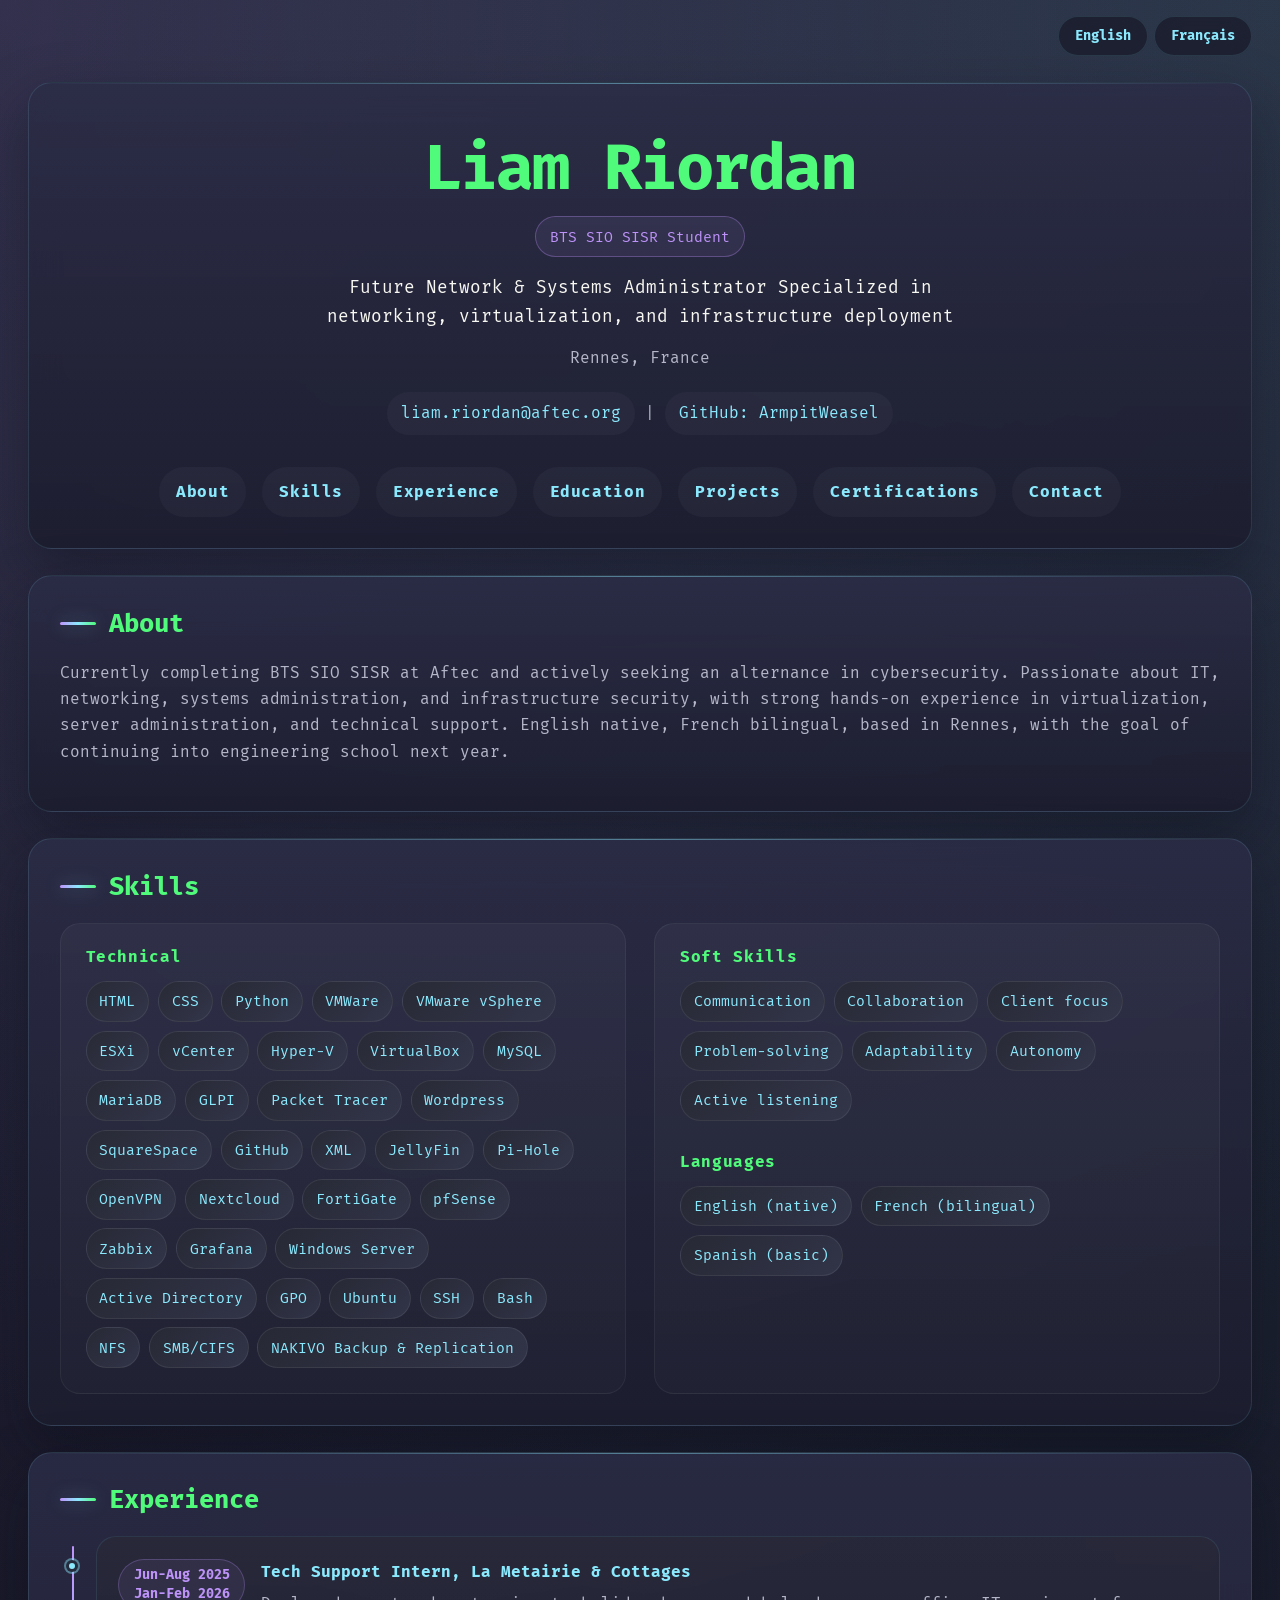
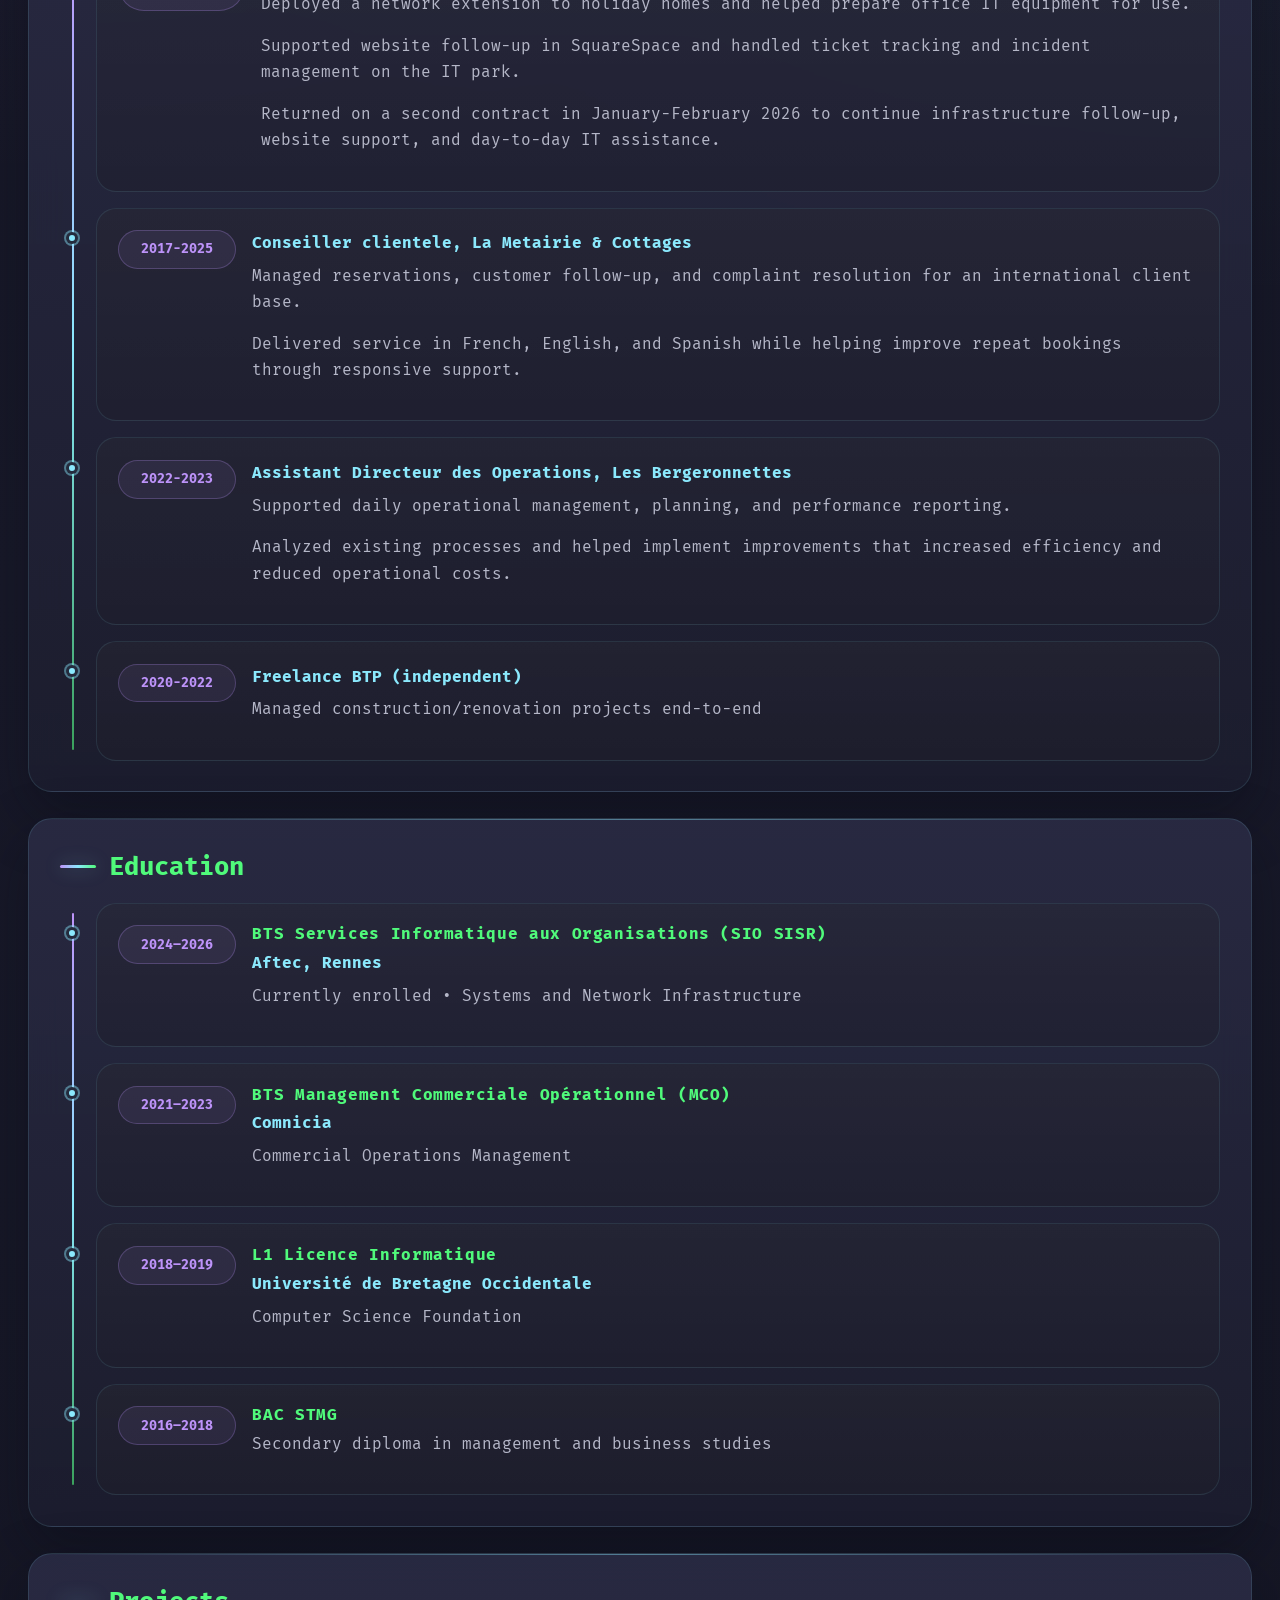
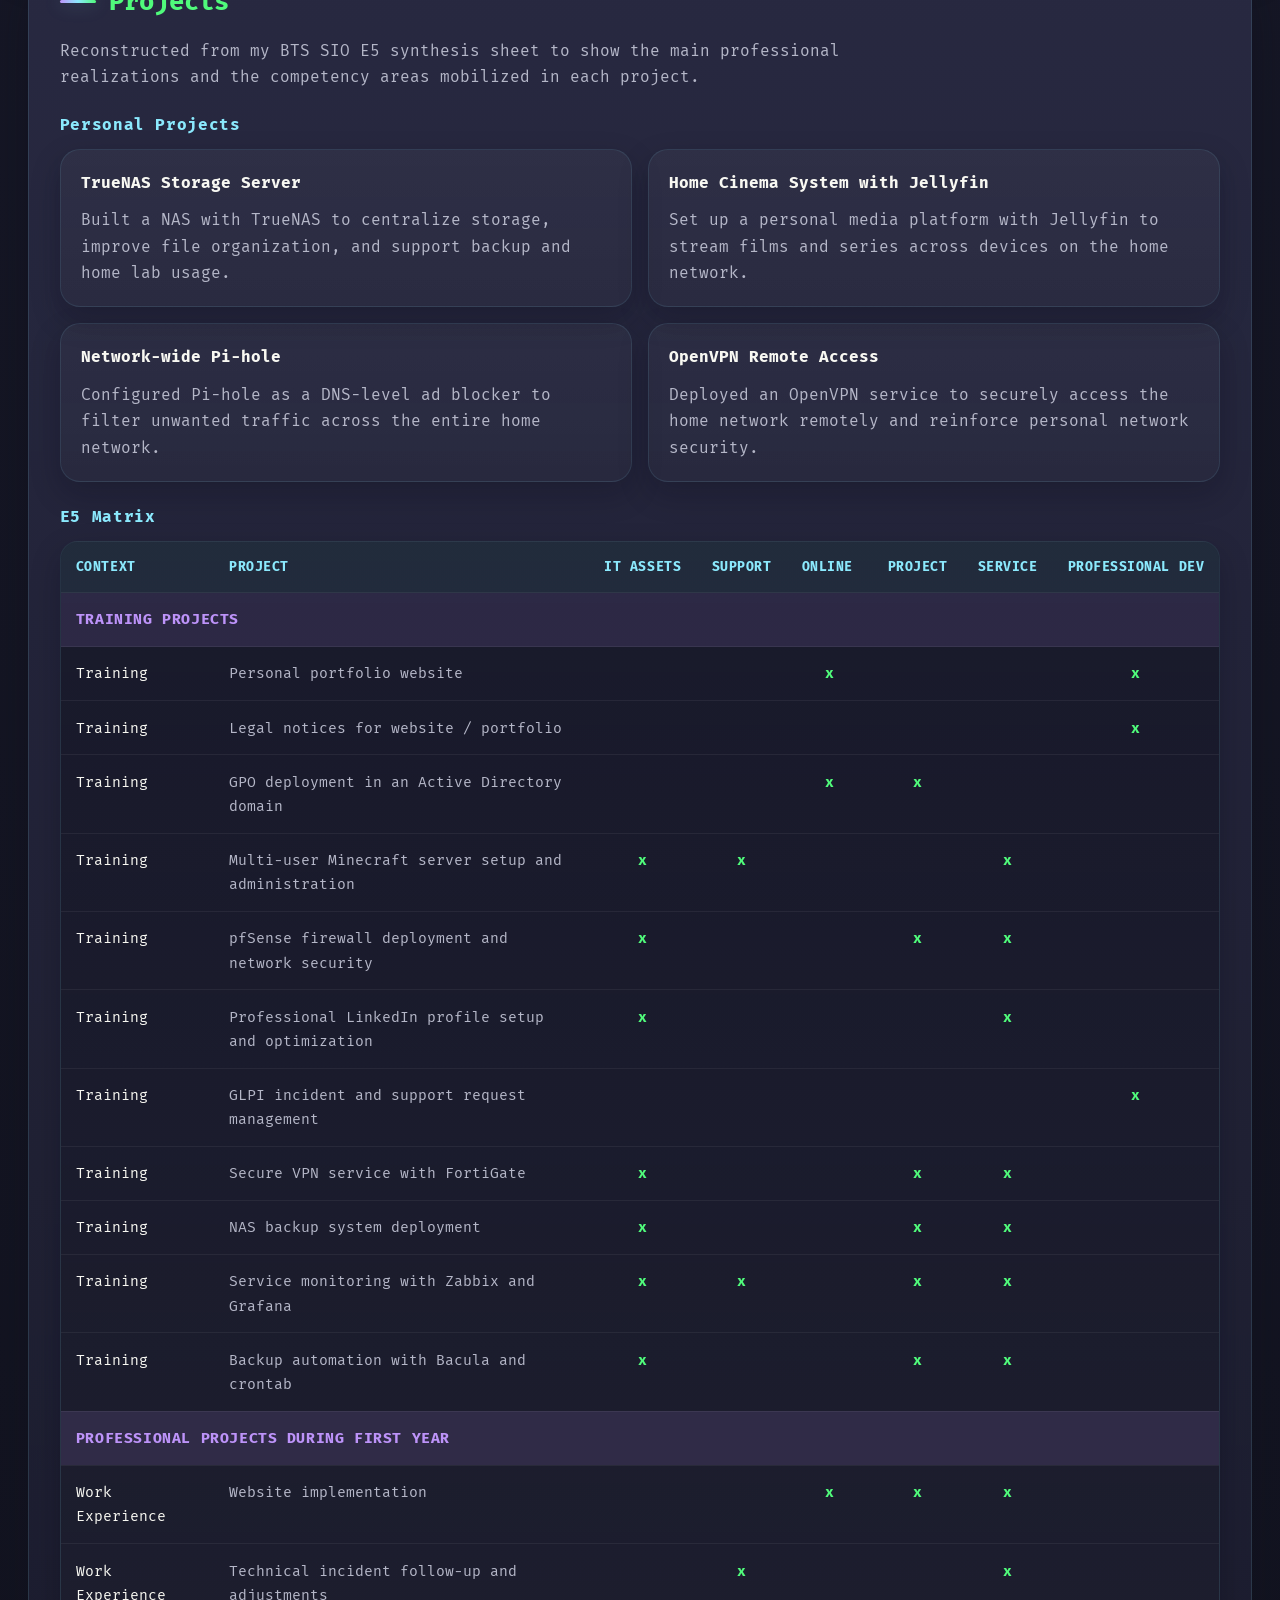
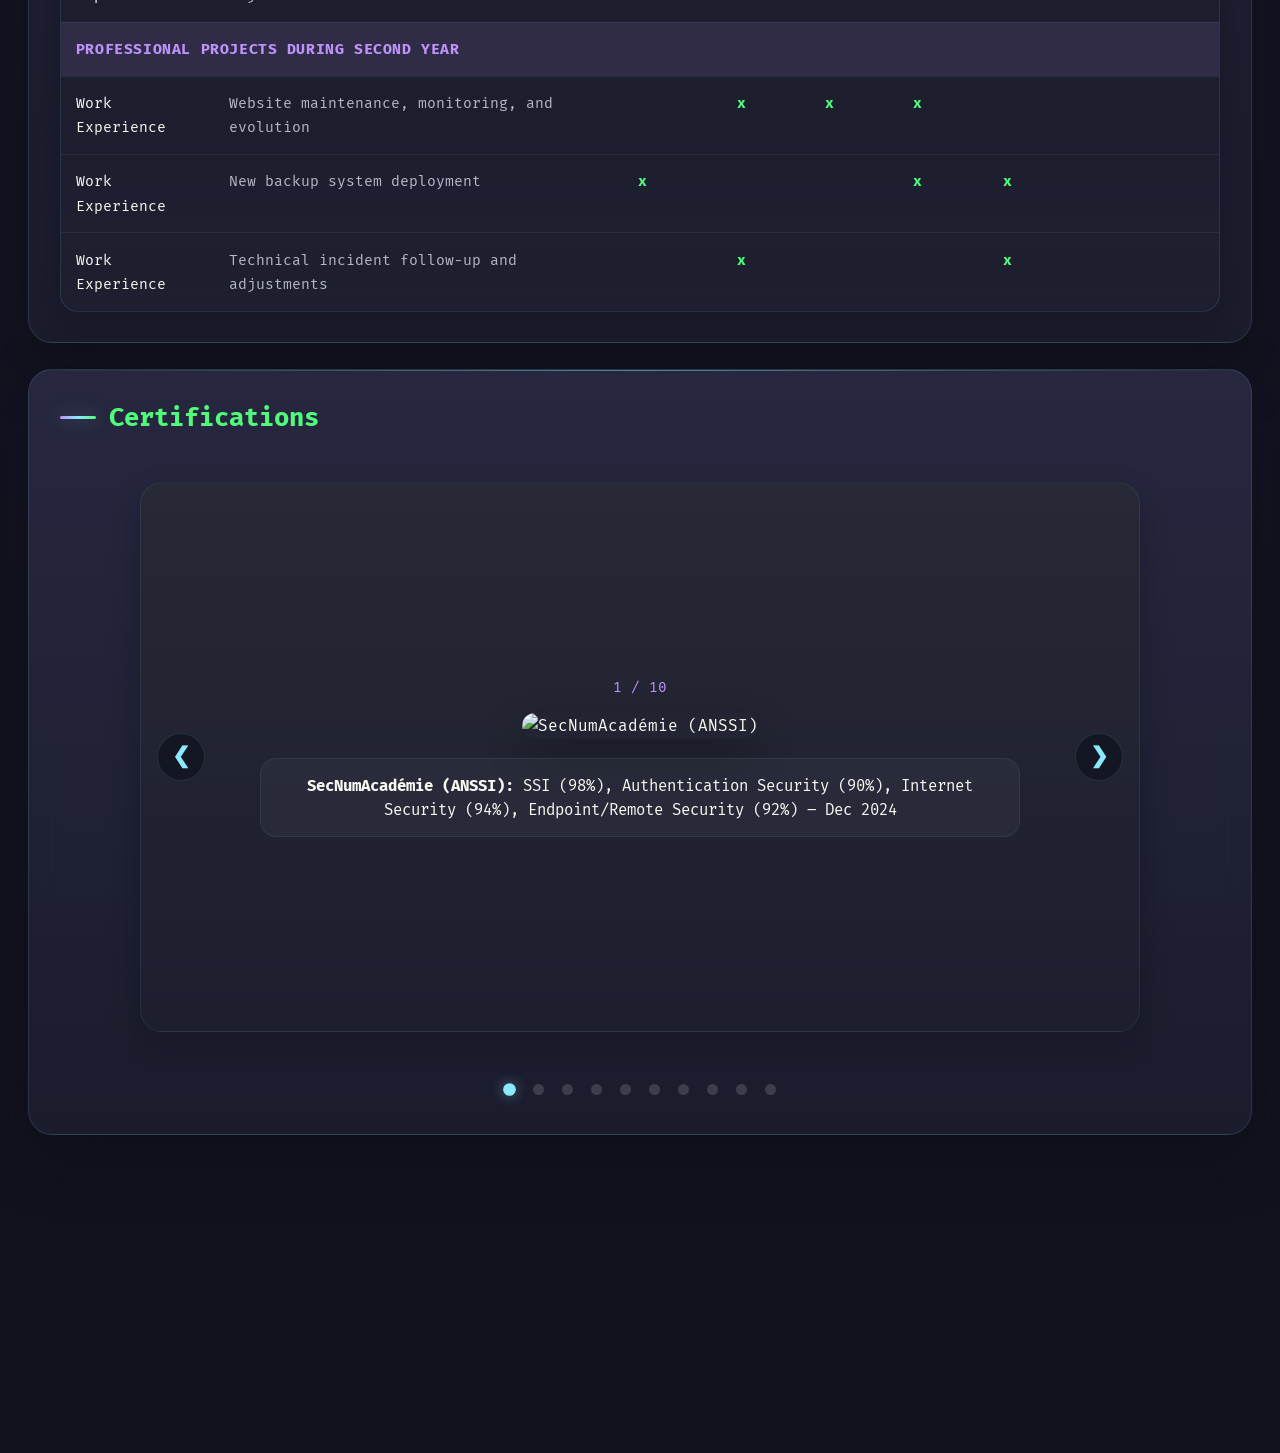
==== index.html @ 50fe9103 "Rename Portfolio.html to index.html" ====
<!DOCTYPE html>
<html lang="en">

<head>
  <meta charset="UTF-8" />
  <meta name="viewport" content="width=device-width, initial-scale=1" />
  <title>Liam Riordan | IT Technician Portfolio</title>
  <link href="https://fonts.googleapis.com/css?family=Fira+Mono:400,700&display=swap" rel="stylesheet" />
  <link rel="stylesheet" href="style.css" />
</head>

<body>
  <div class="language-switcher-container">
    <button id="btn-en" aria-label="Switch to English">English</button>
    <button id="btn-fr" aria-label="Switch to French">Français</button>
  </div>
  <!-- Header Section -->
  <header class="fade-in-element">
    <div class="header-content">
      <h1>Liam Riordan</h1>
      <p>BTS SIO SISR Student </p>  
      <p>Future Network & Systems Administrator Specialized in networking, virtualization, and infrastructure deployment</p>
      <p>Rennes, France</p>
      <div class="contact-links">
        <a href="mailto:liam.riordan@aftec.org">liam.riordan@aftec.org</a>
        <span>|</span>
        <a href="https://github.com/ArmpitWeasel" target="_blank" rel="noopener noreferrer">GitHub: ArmpitWeasel</a>
      </div>
    </div>
    <nav>
      <a href="#about" class="lang-en">About</a>
      <a href="#about" class="lang-fr" style="display:none;">À propos</a>
      <a href="#skills" class="lang-en">Skills</a>
      <a href="#skills" class="lang-fr" style="display:none;">Compétences</a>
      <a href="#experience" class="lang-en">Experience</a>
      <a href="#experience" class="lang-fr" style="display:none;">Expérience</a>
      <a href="#education" class="lang-en">Education</a>
      <a href="#education" class="lang-fr" style="display:none;">Formation</a>
      <a href="#projects" class="lang-en">Projects</a>
      <a href="#projects" class="lang-fr" style="display:none;">Projets</a>
      <a href="#certifications" class="lang-en">Certifications</a>
      <a href="#certifications" class="lang-fr" style="display:none;">Certifications</a>
      <a href="#contact" class="lang-en">Contact</a>
      <a href="#contact" class="lang-fr" style="display:none;">Contact</a>
    </nav>
  </header>

  <!-- About Section -->
  <section id="about" class="fade-in-element">
    <h2 class="lang-en">About</h2>
    <h2 class="lang-fr" style="display:none;">À propos</h2>
    <p class="lang-en">
      Currently completing BTS SIO SISR at Aftec and actively seeking an alternance in cybersecurity. Passionate about
      IT, networking, systems administration, and infrastructure security, with strong hands-on experience in
      virtualization, server administration, and technical support. English native, French bilingual, based in Rennes,
      with the goal of continuing into engineering school next year.
    </p>
    <p class="lang-fr" style="display:none;">
      Actuellement en fin de BTS SIO SISR à Aftec, je recherche activement une alternance en cybersécurité. Passionné
      par l'informatique, les réseaux, l'administration systèmes et la sécurisation des infrastructures, avec une
      solide expérience pratique en virtualisation, administration serveur et support technique. Anglais natif,
      français bilingue, basé à Rennes, avec pour objectif de poursuivre en école d'ingénieurs l'année prochaine.
    </p>
  </section>

  <!-- Skills Section -->
  <section id="skills" class="fade-in-element">
    <h2 class="lang-en">Skills</h2>
    <h2 class="lang-fr" style="display:none;">Compétences</h2>
    <div class="row">
      <div class="col">
        <h3 class="lang-en">Technical</h3>
        <h3 class="lang-fr" style="display:none;">Techniques</h3>
        <div class="skill-tags lang-en">
          <span>HTML</span>
          <span>CSS</span>
          <span>Python</span>
          <span>VMWare</span>
          <span>VMware vSphere</span>
          <span>ESXi</span>
          <span>vCenter</span>
          <span>Hyper-V</span>
          <span>VirtualBox</span>
          <span>MySQL</span>
          <span>MariaDB</span>
          <span>GLPI</span>
          <span>Packet Tracer</span>
          <span>Wordpress</span>
          <span>SquareSpace</span>
          <span>GitHub</span>
          <span>XML</span>
          <span>JellyFin</span>
          <span>Pi-Hole</span>
          <span>OpenVPN</span>
          <span>Nextcloud</span>
          <span>FortiGate</span>
          <span>pfSense</span>
          <span>Zabbix</span>
          <span>Grafana</span>
          <span>Windows Server</span>
          <span>Active Directory</span>
          <span>GPO</span>
          <span>Ubuntu</span>
          <span>SSH</span>
          <span>Bash</span>
          <span>NFS</span>
          <span>SMB/CIFS</span>
          <span>NAKIVO Backup & Replication</span>
        </div>
        <div class="skill-tags lang-fr" style="display:none;">
          <span>HTML</span>
          <span>CSS</span>
          <span>Python</span>
          <span>VMWare</span>
          <span>VMware vSphere</span>
          <span>ESXi</span>
          <span>vCenter</span>
          <span>Hyper-V</span>
          <span>VirtualBox</span>
          <span>MySQL</span>
          <span>MariaDB</span>
          <span>GLPI</span>
          <span>Packet Tracer</span>
          <span>Wordpress</span>
          <span>SquareSpace</span>
          <span>GitHub</span>
          <span>XML</span>
          <span>JellyFin</span>
          <span>Pi-Hole</span>
          <span>OpenVPN</span>
          <span>Nextcloud</span>
          <span>FortiGate</span>
          <span>pfSense</span>
          <span>Zabbix</span>
          <span>Grafana</span>
          <span>Windows Server</span>
          <span>Active Directory</span>
          <span>GPO</span>
          <span>Ubuntu</span>
          <span>SSH</span>
          <span>Bash</span>
          <span>NFS</span>
          <span>SMB/CIFS</span>
          <span>NAKIVO Backup & Replication</span>
        </div>
      </div>
      <div class="col">
        <h3 class="lang-en">Soft Skills</h3>
        <h3 class="lang-fr" style="display:none;">Compétences Douces</h3>
        <div class="soft-skill-tags lang-en">
          <span>Communication</span>
          <span>Collaboration</span>
          <span>Client focus</span>
          <span>Problem-solving</span>
          <span>Adaptability</span>
          <span>Autonomy</span>
          <span>Active listening</span>
        </div>
        <div class="soft-skill-tags lang-fr" style="display:none;">
          <span>Communication</span>
          <span>Collaboration</span>
          <span>Orientation client</span>
          <span>Résolution de problèmes</span>
          <span>Adaptabilité</span>
          <span>Autonomie</span>
          <span>Écoute active</span>
        </div>
        <h3 class="lang-en">Languages</h3>
        <h3 class="lang-fr" style="display:none;">Langues</h3>
        <div class="language-tags lang-en">
          <span>English (native)</span>
          <span>French (bilingual)</span>
          <span>Spanish (basic)</span>
        </div>
        <div class="language-tags lang-fr" style="display:none;">
          <span>Anglais (natif)</span>
          <span>Français (bilingue)</span>
          <span>Espagnol (basique)</span>
        </div>
      </div>
    </div>
  </section>

  <!-- Experience Section -->
  <section id="experience" class="fade-in-element">
    <h2 class="lang-en">Experience</h2>
    <h2 class="lang-fr" style="display:none;">Experience</h2>
    <div class="education-timeline lang-en">
      <div class="education-item">
        <div class="education-period multi-period">
          <span>Jun-Aug 2025</span>
          <span>Jan-Feb 2026</span>
        </div>
        <div class="education-content">
          <p class="education-school">Tech Support Intern, La Metairie & Cottages</p>
          <p>Deployed a network extension to holiday homes and helped prepare office IT equipment for use.</p>
          <p>Supported website follow-up in SquareSpace and handled ticket tracking and incident management on the IT park.</p>
          <p>Returned on a second contract in January-February 2026 to continue infrastructure follow-up, website support, and day-to-day IT assistance.</p>
        </div>
      </div>
      <div class="education-item">
        <div class="education-period">2017-2025</div>
        <div class="education-content">
          <p class="education-school">Conseiller clientele, La Metairie & Cottages</p>
          <p>Managed reservations, customer follow-up, and complaint resolution for an international client base.</p>
          <p>Delivered service in French, English, and Spanish while helping improve repeat bookings through responsive support.</p>
        </div>
      </div>
      <div class="education-item">
        <div class="education-period">2022-2023</div>
        <div class="education-content">
          <p class="education-school">Assistant Directeur des Operations, Les Bergeronnettes</p>
          <p>Supported daily operational management, planning, and performance reporting.</p>
          <p>Analyzed existing processes and helped implement improvements that increased efficiency and reduced operational costs.</p>
        </div>
      </div>
      <div class="education-item">
        <div class="education-period">2020-2022</div>
        <div class="education-content">
          <p class="education-school">Freelance BTP (independent)</p>
          <p>Managed construction/renovation projects end-to-end</p>
        </div>
      </div>
    </div>
    <div class="education-timeline lang-fr" style="display:none;">
      <div class="education-item">
        <div class="education-period multi-period">
          <span>Juin-Aout 2025</span>
          <span>Janv-Fevr 2026</span>
        </div>
        <div class="education-content">
          <p class="education-school">Stagiaire Support Technique, La Metairie & Cottages</p>
          <p>Mise en place d'une extension de reseau vers les maisons de vacances et preparation des equipements informatiques des bureaux.</p>
          <p>Suivi du developpement du site web sur SquareSpace et gestion des tickets ainsi que des incidents du parc informatique.</p>
          <p>Retour en contrat en janvier-fevrier 2026 pour poursuivre le suivi de l'infrastructure, du site web et du support informatique quotidien.</p>
        </div>
      </div>
      <div class="education-item">
        <div class="education-period">2017-2025</div>
        <div class="education-content">
          <p class="education-school">Conseiller clientele, La Metairie & Cottages</p>
          <p>Gestion des reservations, du suivi client et de la resolution des reclamations pour une clientele internationale.</p>
          <p>Service client en francais, anglais et espagnol, avec fidelisation grace a un accompagnement reactif et personnalise.</p>
        </div>
      </div>
      <div class="education-item">
        <div class="education-period">2022-2023</div>
        <div class="education-content">
          <p class="education-school">Assistant Directeur des Operations, Les Bergeronnettes</p>
          <p>Soutien a la gestion operationnelle quotidienne, a la planification et au reporting des performances.</p>
          <p>Analyse des processus existants et mise en place d'ameliorations pour gagner en efficacite et reduire les couts operationnels.</p>
        </div>
      </div>
      <div class="education-item">
        <div class="education-period">2020-2022</div>
        <div class="education-content">
          <p class="education-school">Freelance BTP (independant)</p>
          <p>Gere des projets de construction/renovation de A a Z</p>
        </div>
      </div>
    </div>
  </section>
  <script>
    function toggleJobInfo(event) {
      const button = event.currentTarget;
      const descId = button.getAttribute('aria-controls');
      const desc = document.getElementById(descId);
      if (desc.style.display === 'none') {
        desc.style.display = 'block';
        button.setAttribute('aria-expanded', 'true');
      } else {
        desc.style.display = 'none';
        button.setAttribute('aria-expanded', 'false');
      }
    }
  </script>

  <!-- Education Section -->
  <section id="education" class="fade-in-element">
    <h2 class="lang-en">Education</h2>
    <h2 class="lang-fr" style="display:none;">Formation</h2>
    <div class="education-timeline lang-en">
      <div class="education-item">
        <div class="education-period">2024–2026</div>
        <div class="education-content">
          <h3>BTS Services Informatique aux Organisations (SIO SISR)</h3>
          <p class="education-school">Aftec, Rennes</p>
          <p class="education-description">Currently enrolled • Systems and Network Infrastructure</p>
        </div>
      </div>
      <div class="education-item">
        <div class="education-period">2021–2023</div>
        <div class="education-content">
          <h3>BTS Management Commerciale Opérationnel (MCO)</h3>
          <p class="education-school">Comnicia</p>
          <p class="education-description">Commercial Operations Management</p>
        </div>
      </div>
      <div class="education-item">
        <div class="education-period">2018–2019</div>
        <div class="education-content">
          <h3>L1 Licence Informatique</h3>
          <p class="education-school">Université de Bretagne Occidentale</p>
          <p class="education-description">Computer Science Foundation</p>
        </div>
      </div>
      <div class="education-item">
        <div class="education-period">2016–2018</div>
        <div class="education-content">
          <h3>BAC STMG</h3>
          <p class="education-description">Secondary diploma in management and business studies</p>
        </div>
      </div>
    </div>
    <div class="education-timeline lang-fr" style="display:none;">
      <div class="education-item">
        <div class="education-period">2024–2026</div>
        <div class="education-content">
          <h3>BTS Services Informatiques aux Organisations (SIO SISR)</h3>
          <p class="education-school">Aftec, Rennes</p>
          <p class="education-description">Actuellement inscrit • Systèmes et Infrastructure Réseau</p>
        </div>
      </div>
      <div class="education-item">
        <div class="education-period">2021–2023</div>
        <div class="education-content">
          <h3>BTS Management Commercial Opérationnel (MCO)</h3>
          <p class="education-school">Comnicia</p>
          <p class="education-description">Gestion des opérations commerciales</p>
        </div>
      </div>
      <div class="education-item">
        <div class="education-period">2018–2019</div>
        <div class="education-content">
          <h3>L1 Licence Informatique</h3>
          <p class="education-school">Université de Bretagne Occidentale</p>
          <p class="education-description">Fondamentaux en informatique</p>
        </div>
      </div>
      <div class="education-item">
        <div class="education-period">2016–2018</div>
        <div class="education-content">
          <h3>BAC STMG</h3>
          <p class="education-description">Baccalauréat sciences et technologies du management et de la gestion</p>
        </div>
      </div>
    </div>
  </section>

  <!-- Projects Section -->
  <section id="projects" class="fade-in-element">
    <h2 class="lang-en">Projects</h2>
    <h2 class="lang-fr" style="display:none;">Projets</h2>

    <div class="project-showcase lang-en">
      <p class="project-intro">
        Reconstructed from my BTS SIO E5 synthesis sheet to show the main professional realizations and the competency
        areas mobilized in each project.
      </p>
      <div class="project-table-wrapper">
        <h3>Personal Projects</h3>
        <div class="personal-projects">
          <article class="personal-project-card">
            <h4>TrueNAS Storage Server</h4>
            <p>Built a NAS with TrueNAS to centralize storage, improve file organization, and support backup and home lab usage.</p>
          </article>
          <article class="personal-project-card">
            <h4>Home Cinema System with Jellyfin</h4>
            <p>Set up a personal media platform with Jellyfin to stream films and series across devices on the home network.</p>
          </article>
          <article class="personal-project-card">
            <h4>Network-wide Pi-hole</h4>
            <p>Configured Pi-hole as a DNS-level ad blocker to filter unwanted traffic across the entire home network.</p>
          </article>
          <article class="personal-project-card">
            <h4>OpenVPN Remote Access</h4>
            <p>Deployed an OpenVPN service to securely access the home network remotely and reinforce personal network security.</p>
          </article>
        </div>
      </div>
      <div class="project-table-wrapper">
        <h3>E5 Matrix</h3>
        <div class="project-matrix-scroll">
          <table class="project-matrix">
            <thead>
              <tr>
                <th>Context</th>
                <th>Project</th>
                <th>IT Assets</th>
                <th>Support</th>
                <th>Online</th>
                <th>Project</th>
                <th>Service</th>
                <th>Professional Dev</th>
              </tr>
            </thead>
            <tbody>
              <tr class="matrix-group">
                <td colspan="8">Training Projects</td>
              </tr>
              <tr>
                <td>Training</td>
                <td>Personal portfolio website</td>
                <td></td><td></td><td>x</td><td></td><td></td><td>x</td>
              </tr>
              <tr>
                <td>Training</td>
                <td>Legal notices for website / portfolio</td>
                <td></td><td></td><td></td><td></td><td></td><td>x</td>
              </tr>
              <tr>
                <td>Training</td>
                <td>GPO deployment in an Active Directory domain</td>
                <td></td><td></td><td>x</td><td>x</td><td></td><td></td>
              </tr>
              <tr>
                <td>Training</td>
                <td>Multi-user Minecraft server setup and administration</td>
                <td>x</td><td>x</td><td></td><td></td><td>x</td><td></td>
              </tr>
              <tr>
                <td>Training</td>
                <td>pfSense firewall deployment and network security</td>
                <td>x</td><td></td><td></td><td>x</td><td>x</td><td></td>
              </tr>
              <tr>
                <td>Training</td>
                <td>Professional LinkedIn profile setup and optimization</td>
                <td>x</td><td></td><td></td><td></td><td>x</td><td></td>
              </tr>
              <tr>
                <td>Training</td>
                <td>GLPI incident and support request management</td>
                <td></td><td></td><td></td><td></td><td></td><td>x</td>
              </tr>
              <tr>
                <td>Training</td>
                <td>Secure VPN service with FortiGate</td>
                <td>x</td><td></td><td></td><td>x</td><td>x</td><td></td>
              </tr>
              <tr>
                <td>Training</td>
                <td>NAS backup system deployment</td>
                <td>x</td><td></td><td></td><td>x</td><td>x</td><td></td>
              </tr>
              <tr>
                <td>Training</td>
                <td>Service monitoring with Zabbix and Grafana</td>
                <td>x</td><td>x</td><td></td><td>x</td><td>x</td><td></td>
              </tr>
              <tr>
                <td>Training</td>
                <td>Backup automation with Bacula and crontab</td>
                <td>x</td><td></td><td></td><td>x</td><td>x</td><td></td>
              </tr>
              <tr class="matrix-group">
                <td colspan="8">Professional Projects During First Year</td>
              </tr>
              <tr>
                <td>Work Experience</td>
                <td>Website implementation</td>
                <td></td><td></td><td>x</td><td>x</td><td>x</td><td></td>
              </tr>
              <tr>
                <td>Work Experience</td>
                <td>Technical incident follow-up and adjustments</td>
                <td></td><td>x</td><td></td><td></td><td>x</td><td></td>
              </tr>
              <tr class="matrix-group">
                <td colspan="8">Professional Projects During Second Year</td>
              </tr>
              <tr>
                <td>Work Experience</td>
                <td>Website maintenance, monitoring, and evolution</td>
                <td></td><td>x</td><td>x</td><td>x</td><td></td><td></td>
              </tr>
              <tr>
                <td>Work Experience</td>
                <td>New backup system deployment</td>
                <td>x</td><td></td><td></td><td>x</td><td>x</td><td></td>
              </tr>
              <tr>
                <td>Work Experience</td>
                <td>Technical incident follow-up and adjustments</td>
                <td></td><td>x</td><td></td><td></td><td>x</td><td></td>
              </tr>
            </tbody>
          </table>
        </div>
      </div>
    </div>

    <div class="project-showcase lang-fr" style="display:none;">
      <p class="project-intro">
        Reconstitution de mon tableau de synthèse E5 BTS SIO afin de présenter les réalisations professionnelles et
        les grands blocs de compétences mobilisés pour chacune.
      </p>
      <div class="project-table-wrapper">
        <h3>Projets Personnels</h3>
        <div class="personal-projects">
          <article class="personal-project-card">
            <h4>Serveur de Stockage TrueNAS</h4>
            <p>Mise en place d'un NAS avec TrueNAS pour centraliser le stockage, mieux organiser les fichiers et soutenir les sauvegardes du home lab.</p>
          </article>
          <article class="personal-project-card">
            <h4>Système Home Cinema avec Jellyfin</h4>
            <p>Création d'une plateforme multimédia personnelle avec Jellyfin pour diffuser films et séries sur les appareils du réseau domestique.</p>
          </article>
          <article class="personal-project-card">
            <h4>Pi-hole sur Tout le Réseau</h4>
            <p>Configuration de Pi-hole comme bloqueur DNS pour filtrer les publicités et le trafic indésirable sur l'ensemble du réseau domestique.</p>
          </article>
          <article class="personal-project-card">
            <h4>Accès Distant avec OpenVPN</h4>
            <p>Déploiement d'un service OpenVPN afin d'accéder au réseau domestique à distance de manière sécurisée et de renforcer la sécurité personnelle.</p>
          </article>
        </div>
      </div>
      <div class="project-table-wrapper">
        <h3>Tableau E5 Reconstitué</h3>
        <div class="project-matrix-scroll">
          <table class="project-matrix">
            <thead>
              <tr>
                <th>Contexte</th>
                <th>Réalisation professionnelle</th>
                <th>Patrimoine</th>
                <th>Support</th>
                <th>Présence en ligne</th>
                <th>Mode projet</th>
                <th>Service</th>
                <th>Dév. pro</th>
              </tr>
            </thead>
            <tbody>
              <tr class="matrix-group">
                <td colspan="8">Réalisations en cours de formation</td>
              </tr>
              <tr>
                <td>Formation</td>
                <td>Création d'un portfolio personnel</td>
                <td></td><td></td><td>x</td><td></td><td></td><td>x</td>
              </tr>
              <tr>
                <td>Formation</td>
                <td>Mentions légales du site / portfolio</td>
                <td></td><td></td><td></td><td></td><td></td><td>x</td>
              </tr>
              <tr>
                <td>Formation</td>
                <td>Mise en place et déploiement de stratégies de groupe (GPO) dans un domaine Active Directory</td>
                <td></td><td></td><td>x</td><td>x</td><td></td><td></td>
              </tr>
              <tr>
                <td>Formation</td>
                <td>Mise en place et administration d’un serveur Minecraft multi-utilisateurs</td>
                <td>x</td><td>x</td><td></td><td></td><td>x</td><td></td>
              </tr>
              <tr>
                <td>Formation</td>
                <td>Mise en place et configuration d’un pare-feu pfSense pour la sécurisation du réseau</td>
                <td>x</td><td></td><td></td><td>x</td><td>x</td><td></td>
              </tr>
              <tr>
                <td>Formation</td>
                <td>Mise en place et optimisation d’un profil LinkedIn professionnel</td>
                <td>x</td><td></td><td></td><td></td><td>x</td><td></td>
              </tr>
              <tr>
                <td>Formation</td>
                <td>Utilisation de GLPI pour la gestion des incidents et des demandes d’assistance</td>
                <td></td><td></td><td></td><td></td><td></td><td>x</td>
              </tr>
              <tr>
                <td>Formation</td>
                <td>Mise en place d’un service VPN sécurisé avec FortiGate</td>
                <td>x</td><td></td><td></td><td>x</td><td>x</td><td></td>
              </tr>
              <tr>
                <td>Formation</td>
                <td>Mise en place d’un système de sauvegarde sur NAS</td>
                <td>x</td><td></td><td></td><td>x</td><td>x</td><td></td>
              </tr>
              <tr>
                <td>Formation</td>
                <td>Mise en place d’une supervision des services avec Zabbix et Grafana</td>
                <td>x</td><td>x</td><td></td><td>x</td><td>x</td><td></td>
              </tr>
              <tr>
                <td>Formation</td>
                <td>Automatisation des sauvegardes avec Bacula et crontab</td>
                <td>x</td><td></td><td></td><td>x</td><td>x</td><td></td>
              </tr>
              <tr class="matrix-group">
                <td colspan="8">Réalisations en milieu professionnel en cours de première année</td>
              </tr>
              <tr>
                <td>Milieu professionnel</td>
                <td>Mise en place d'un site web</td>
                <td></td><td></td><td>x</td><td>x</td><td>x</td><td></td>
              </tr>
              <tr>
                <td>Milieu professionnel</td>
                <td>Suivi et réglage des incidents techniques</td>
                <td></td><td>x</td><td></td><td></td><td>x</td><td></td>
              </tr>
              <tr class="matrix-group">
                <td colspan="8">Réalisations en milieu professionnel en cours de seconde année</td>
              </tr>
              <tr>
                <td>Milieu professionnel</td>
                <td>Suivi, maintenance et évolution du site web</td>
                <td></td><td>x</td><td>x</td><td>x</td><td></td><td></td>
              </tr>
              <tr>
                <td>Milieu professionnel</td>
                <td>Mise en place d’un nouveau système de sauvegarde</td>
                <td>x</td><td></td><td></td><td>x</td><td>x</td><td></td>
              </tr>
              <tr>
                <td>Milieu professionnel</td>
                <td>Suivi et réglage des incidents techniques</td>
                <td></td><td>x</td><td></td><td></td><td>x</td><td></td>
              </tr>
            </tbody>
          </table>
        </div>
      </div>
    </div>
  </section>

  <!-- Certifications Section -->
  <section id="certifications" class="fade-in-element">
    <h2 class="lang-en">Certifications</h2>
    <h2 class="lang-fr" style="display:none;">Certifications</h2>
    <div class="slideshow-container lang-en">
      <div class="mySlides fade">
        <div class="numbertext">1 / 10</div>
        <img src="Images/SecuNum.jpeg" alt="SecNumAcadémie (ANSSI)" class="slide-image" />
        <div class="text"><strong>SecNumAcadémie (ANSSI):</strong> SSI (98%), Authentication Security (90%), Internet Security (94%), Endpoint/Remote Security (92%) – Dec 2024</div>
      </div>
      <div class="mySlides fade">
        <div class="numbertext">2 / 10</div>
        <img src="Images/RGPD - Module 1.jpeg" alt="CNIL Module 1" class="slide-image" />
        <div class="text"><strong>CNIL Module 1:</strong> RGPD (91%)</div>
      </div>
      <div class="mySlides fade">
        <div class="numbertext">3 / 10</div>
        <img src="Images/RGPD - Module 2.jpeg" alt="CNIL Module 2" class="slide-image" />
        <div class="text"><strong>CNIL Module 2:</strong> Data Protection Principles (100%)</div>
      </div>
      <div class="mySlides fade">
        <div class="numbertext">4 / 10</div>
        <img src="Images/RGPD - Module 3.jpeg" alt="CNIL Module 3" class="slide-image" />
        <div class="text"><strong>CNIL Module 3:</strong> Actor Responsibilities (100%)</div>
      </div>
      <div class="mySlides fade">
        <div class="numbertext">5 / 10</div>
        <img src="Images/RGPD - Module 4.jpeg" alt="CNIL Module 4" class="slide-image" />
        <div class="text"><strong>CNIL Module 4:</strong> DPO & Compliance Tools (100%)</div>
      </div>
      <div class="mySlides fade">
        <div class="numbertext">6 / 10</div>
        <img src="Images/RGPD - Module 5.jpeg" alt="CNIL Module 5" class="slide-image" />
        <div class="text"><strong>CNIL Module 5:</strong> Territorial Communities (100%) – Dec 2024</div>
      </div>
      <div class="mySlides fade">
        <div class="numbertext">7 / 10</div>
        <img src="Images/Cisco - Notions de Bases.jpeg" alt="Cisco Networking Academy" class="slide-image" />
        <div class="text"><strong>Cisco:</strong> Basic Networking – Jan 2025</div>
      </div>
      <div class="mySlides fade">
        <div class="numbertext">8 / 10</div>
        <img src="Images/Cisco - Network Adressing.jpeg" alt="Cisco Networking Academy" class="slide-image" />
        <div class="text"><strong>Cisco:</strong> Network Addressing & Troubleshooting – May 2025</div>
      </div>
      <div class="mySlides fade">
        <div class="numbertext">9 / 10</div>
        <img src="Images/Cisco - Support et Securite.jpeg" alt="Cisco Networking Academy" class="slide-image" />
        <div class="text"><strong>Cisco:</strong> Network Support & Security – May 2025</div>
      </div>
      <div class="mySlides fade">
        <div class="numbertext">10 / 10</div>
        <img src="Images/Cisco - Equipements Reseau.jpeg" alt="Cisco Networking Academy" class="slide-image" />
        <div class="text"><strong>Cisco:</strong> Network Equipment & Configuration – Feb 2025</div>
      </div>
      <a class="prev" onclick="plusSlides(-1)">&#10094;</a>
      <a class="next" onclick="plusSlides(1)">&#10095;</a>
    </div>
    <div class="slideshow-container lang-fr" style="display:none;">
      <div class="mySlides fade">
        <div class="numbertext">1 / 10</div>
        <img src="Images/SecuNum.jpeg" alt="SecNumAcadémie (ANSSI)" class="slide-image" />
        <div class="text"><strong>SecNumAcadémie (ANSSI) :</strong> SSI (98 %), Sécurité de l'authentification (90 %), Sécurité Internet (94 %), Sécurité des points de terminaison/à distance (92 %) – Déc 2024</div>
      </div>
      <div class="mySlides fade">
        <div class="numbertext">2 / 10</div>
        <img src="Images/RGPD - Module 1.jpeg" alt="CNIL Module 1" class="slide-image" />
        <div class="text"><strong>CNIL Module 1 :</strong> RGPD (91 %)</div>
      </div>
      <div class="mySlides fade">
        <div class="numbertext">3 / 10</div>
        <img src="Images/RGPD - Module 2.jpeg" alt="CNIL Module 2" class="slide-image" />
        <div class="text"><strong>CNIL Module 2 :</strong> Principes de protection des données (100 %)</div>
      </div>
      <div class="mySlides fade">
        <div class="numbertext">4 / 10</div>
        <img src="Images/RGPD - Module 3.jpeg" alt="CNIL Module 3" class="slide-image" />
        <div class="text"><strong>CNIL Module 3 :</strong> Responsabilités des acteurs (100 %)</div>
      </div>
      <div class="mySlides fade">
        <div class="numbertext">5 / 10</div>
        <img src="Images/RGPD - Module 4.jpeg" alt="CNIL Module 4" class="slide-image" />
        <div class="text"><strong>CNIL Module 4 :</strong> DPO & outils de conformité (100 %)</div>
      </div>
      <div class="mySlides fade">
        <div class="numbertext">6 / 10</div>
        <img src="Images/RGPD - Module 5.jpeg" alt="CNIL Module 5" class="slide-image" />
        <div class="text"><strong>CNIL Module 5 :</strong> Collectivités territoriales (100 %) – Déc 2024</div>
      </div>
      <div class="mySlides fade">
        <div class="numbertext">7 / 10</div>
        <img src="Images/Cisco - Notions de Bases.jpeg" alt="Cisco Networking Academy" class="slide-image" />
        <div class="text"><strong>Cisco :</strong> Réseautage de base – Jan 2025</div>
      </div>
      <div class="mySlides fade">
        <div class="numbertext">8 / 10</div>
        <img src="Images/Cisco - Network Adressing.jpeg" alt="Cisco Networking Academy" class="slide-image" />
        <div class="text"><strong>Cisco :</strong> Adressage réseau et dépannage – Mai 2025</div>
      </div>
      <div class="mySlides fade">
        <div class="numbertext">9 / 10</div>
        <img src="Images/Cisco - Support et Securite.jpeg" alt="Cisco Networking Academy" class="slide-image" />
        <div class="text"><strong>Cisco :</strong> Support et sécurité réseau – Mai 2025</div>
      </div>
      <div class="mySlides fade">
        <div class="numbertext">10 / 10</div>
        <img src="Images/Cisco - Equipements Reseau.jpeg" alt="Cisco Networking Academy" class="slide-image" />
        <div class="text"><strong>Cisco :</strong> Équipements et configuration réseau – Fév 2025</div>
      </div>
      <a class="prev" onclick="plusSlides(-1)">&#10094;</a>
      <a class="next" onclick="plusSlides(1)">&#10095;</a>
    </div>
    <br />
    <div class="dot-container" style="text-align:center">
      <span class="dot lang-en" onclick="currentSlide(1)"></span>
      <span class="dot lang-fr" style="display:none;" onclick="currentSlide(1)"></span>
      <span class="dot lang-en" onclick="currentSlide(2)"></span>
      <span class="dot lang-fr" style="display:none;" onclick="currentSlide(2)"></span>
      <span class="dot lang-en" onclick="currentSlide(3)"></span>
      <span class="dot lang-fr" style="display:none;" onclick="currentSlide(3)"></span>
      <span class="dot lang-en" onclick="currentSlide(4)"></span>
      <span class="dot lang-fr" style="display:none;" onclick="currentSlide(4)"></span>
      <span class="dot lang-en" onclick="currentSlide(5)"></span>
      <span class="dot lang-fr" style="display:none;" onclick="currentSlide(5)"></span>
      <span class="dot lang-en" onclick="currentSlide(6)"></span>
      <span class="dot lang-fr" style="display:none;" onclick="currentSlide(6)"></span>
      <span class="dot lang-en" onclick="currentSlide(7)"></span>
      <span class="dot lang-fr" style="display:none;" onclick="currentSlide(7)"></span>
      <span class="dot lang-en" onclick="currentSlide(8)"></span>
      <span class="dot lang-fr" style="display:none;" onclick="currentSlide(8)"></span>
      <span class="dot lang-en" onclick="currentSlide(9)"></span>
      <span class="dot lang-fr" style="display:none;" onclick="currentSlide(9)"></span>
      <span class="dot lang-en" onclick="currentSlide(10)"></span>
      <span class="dot lang-fr" style="display:none;" onclick="currentSlide(10)"></span>
    </div>
  </section>

  <!-- Contact Section -->
  <section id="contact" class="fade-in-element">
    <h2 class="lang-en">Contact</h2>
    <h2 class="lang-fr" style="display:none;">Contact</h2>
    <p class="lang-en">
      <strong>Email:</strong> <a href="mailto:liam.riordan@aftec.org">liam.riordan@aftec.org</a><br />
      <strong>GitHub:</strong> <a href="https://github.com/ArmpitWeasel" target="_blank" rel="noopener noreferrer">github.com/ArmpitWeasel</a><br />
      <strong>Legal Notice:</strong> <a href="mentions-legales.html">View the dedicated page</a>
    </p>
    <p class="lang-fr" style="display:none;">
      <strong>Email :</strong> <a href="mailto:liam.riordan@aftec.org">liam.riordan@aftec.org</a><br />
      <strong>GitHub :</strong> <a href="https://github.com/ArmpitWeasel" target="_blank" rel="noopener noreferrer">github.com/ArmpitWeasel</a><br />
      <strong>Mentions legales :</strong> <a href="mentions-legales.html">Voir la page dediee</a>
    </p>
  </section>

  <script>
    // Intersection Observer for scroll-triggered animations
    const observerOptions = {
      threshold: 0.1, // Trigger when 10% of element is visible
      rootMargin: '0px 0px -50px 0px' // Trigger slightly before element comes fully into view
    };

    const observer = new IntersectionObserver((entries) => {
      entries.forEach((entry) => {
        if (entry.isIntersecting) {
          entry.target.classList.add('visible');
          observer.unobserve(entry.target);
        }
      });
    }, observerOptions);

    document.addEventListener('DOMContentLoaded', () => {
      // Fade-in elements
      const fadeElements = document.querySelectorAll('.fade-in-element');
      fadeElements.forEach((element) => {
        observer.observe(element);
      });

      // Language switcher logic
      const btnEn = document.getElementById('btn-en');
      const btnFr = document.getElementById('btn-fr');

      function setLanguage(lang) {
        const enElements = document.querySelectorAll('.lang-en');
        const frElements = document.querySelectorAll('.lang-fr');
        const slideshowEn = document.querySelector('.slideshow-container.lang-en');
        const slideshowFr = document.querySelector('.slideshow-container.lang-fr');

        if (lang === 'en') {
          enElements.forEach(el => el.style.display = '');
          frElements.forEach(el => el.style.display = 'none');
          if (slideshowEn) slideshowEn.style.display = '';
          if (slideshowFr) slideshowFr.style.display = 'none';
          document.documentElement.lang = 'en';
          localStorage.setItem('preferredLanguage', 'en');
          slideIndexEn = 1;
          showSlides('en', slideIndexEn);
        } else if (lang === 'fr') {
          enElements.forEach(el => el.style.display = 'none');
          frElements.forEach(el => el.style.display = '');
          if (slideshowEn) slideshowEn.style.display = 'none';
          if (slideshowFr) slideshowFr.style.display = '';
          document.documentElement.lang = 'fr';
          localStorage.setItem('preferredLanguage', 'fr');
          slideIndexFr = 1;
          showSlides('fr', slideIndexFr);
        }
      }

      btnEn.addEventListener('click', () => {
        setLanguage('en');
      });
      btnFr.addEventListener('click', () => {
        setLanguage('fr');
      });

      // Force English as the default language on page load, ignoring stored preference
      const preferredLanguage = 'en';
      setLanguage(preferredLanguage);
    });

    // Slideshow functionality
    let slideIndexEn = 1;
    let slideIndexFr = 1;

    function plusSlides(n) {
      const lang = document.documentElement.lang || 'en';
      if (lang === 'en') {
        slideIndexEn += n;
        showSlides(lang, slideIndexEn);
      } else {
        slideIndexFr += n;
        showSlides(lang, slideIndexFr);
      }
    }

    function currentSlide(n) {
      const lang = document.documentElement.lang || 'en';
      if (lang === 'en') {
        slideIndexEn = n;
        showSlides(lang, slideIndexEn);
      } else {
        slideIndexFr = n;
        showSlides(lang, slideIndexFr);
      }
    }

    function showSlides(lang, n) {
      let i;
      // Get the slideshow container for the current language
      const container = document.querySelector('.slideshow-container.lang-' + lang);
      // Get slides inside the container
      const slides = container ? container.querySelectorAll('.mySlides') : [];
      // Get dots container
      const dotContainer = document.querySelector('.dot-container');
      // Get dots for current language
      const dots = dotContainer ? dotContainer.querySelectorAll('.dot.lang-' + lang) : [];
      if (n > slides.length) {
        n = 1;
        if (lang === 'en') slideIndexEn = 1;
        else slideIndexFr = 1;
      }
      if (n < 1) {
        n = slides.length;
        if (lang === 'en') slideIndexEn = n;
        else slideIndexFr = n;
      }
      // Hide all slides and dots only within the current language container
      for (i = 0; i < slides.length; i++) {
        slides[i].style.display = 'none';
      }
      for (i = 0; i < dots.length; i++) {
        dots[i].className = dots[i].className.replace(' active', '');
      }
      if (slides.length > 0) slides[n - 1].style.display = 'flex';
      if (dots.length > 0) dots[n - 1].className += ' active';
    }
  </script>
</body>

</html>
---- style.css ----
:root {
  --bg-dark: #181929;
  --bg-dark-rgb: 24, 25, 41;
  --bg-section: rgba(36, 36, 58, 0.82);
  --bg-section-strong: rgba(30, 31, 49, 0.94);
  --bg-accent: #282a36;
  --surface-soft: rgba(255, 255, 255, 0.03);
  --surface-border: rgba(139, 233, 253, 0.12);
  --surface-border-strong: rgba(139, 233, 253, 0.25);
  --text-primary: #f8f8f2;
  --text-secondary: #b5b7c8;
  --accent-green: #50fa7b;
  --accent-blue: #8be9fd;
  --accent-purple: #bd93f9;
  --shadow: 0 24px 60px rgba(8, 10, 22, 0.38);
  --shadow-soft: 0 12px 30px rgba(8, 10, 22, 0.24);
  --border-radius: 24px;
  --border-radius-sm: 16px;
  --transition: 0.3s ease;
  --page-width: 1320px;
}

*,
*::before,
*::after {
  box-sizing: border-box;
}

html {
  scroll-behavior: smooth;
}

body {
  margin: 0;
  padding: 0 28px 56px;
  min-height: 100vh;
  background:
    radial-gradient(circle at top left, rgba(189, 147, 249, 0.16), transparent 28%),
    radial-gradient(circle at top right, rgba(139, 233, 253, 0.14), transparent 30%),
    linear-gradient(180deg, #131422 0%, var(--bg-dark) 35%, #11121d 100%);
  color: var(--text-primary);
  font-family: 'Fira Mono', monospace, monospace;
  line-height: 1.65;
}

body::before {
  content: '';
  position: fixed;
  inset: 0;
  pointer-events: none;
  background-image:
    linear-gradient(rgba(255, 255, 255, 0.015) 1px, transparent 1px),
    linear-gradient(90deg, rgba(255, 255, 255, 0.015) 1px, transparent 1px);
  background-size: 28px 28px;
  mask-image: linear-gradient(180deg, rgba(0, 0, 0, 0.45), transparent 85%);
  opacity: 0.55;
}

a {
  color: var(--accent-blue);
  text-decoration: none;
  transition: color var(--transition), transform var(--transition), opacity var(--transition);
}

a:hover {
  color: var(--accent-green);
}

p {
  margin: 0 0 0.95rem;
  color: var(--text-secondary);
}

h1,
h2,
h3 {
  margin-top: 0;
  color: var(--accent-green);
  font-weight: 700;
  line-height: 1.15;
}

h1 {
  margin-bottom: 0.75rem;
  font-size: clamp(2.4rem, 6vw, 4rem);
  letter-spacing: -0.03em;
}

h2 {
  display: inline-flex;
  align-items: center;
  gap: 0.85rem;
  margin-bottom: 1.35rem;
  padding-left: 0;
  border-left: none;
  font-size: clamp(1.35rem, 2vw, 1.85rem);
}

h2::before {
  content: '';
  width: 36px;
  height: 3px;
  border-radius: 999px;
  background: linear-gradient(90deg, var(--accent-purple), var(--accent-blue), var(--accent-green));
  box-shadow: 0 0 18px rgba(139, 233, 253, 0.35);
}

h3 {
  margin-bottom: 0.9rem;
  font-size: 1rem;
  letter-spacing: 0.04em;
}

ul {
  margin: 0;
  padding-left: 1.15rem;
}

header,
section {
  position: relative;
  width: min(100%, var(--page-width));
  margin: 26px auto;
  padding: clamp(1.6rem, 2.4vw, 2.8rem);
  background: linear-gradient(180deg, rgba(43, 44, 70, 0.85) 0%, rgba(28, 29, 46, 0.92) 100%);
  border: 1px solid var(--surface-border);
  border-radius: var(--border-radius);
  box-shadow: var(--shadow);
  backdrop-filter: blur(16px);
  overflow: hidden;
}

header::before,
section::before {
  content: '';
  position: absolute;
  inset: 0 0 auto;
  height: 1px;
  background: linear-gradient(90deg, transparent, rgba(139, 233, 253, 0.75), transparent);
  opacity: 0.6;
}

.language-switcher-container {
  position: sticky;
  top: 16px;
  z-index: 20;
  display: flex;
  justify-content: flex-end;
  gap: 0.35rem;
  width: min(100%, var(--page-width));
  margin: 16px auto 0;
  padding: 0;
}

.language-switcher-container button {
  padding: 0.65rem 1rem;
  border: 1px solid var(--surface-border);
  border-radius: 999px;
  background: rgba(var(--bg-dark-rgb), 0.72);
  color: var(--accent-blue);
  font-family: 'Fira Mono', monospace;
  font-size: 0.86rem;
  font-weight: 600;
  cursor: pointer;
  transition: transform var(--transition), border-color var(--transition), color var(--transition), box-shadow var(--transition), background var(--transition);
  backdrop-filter: blur(12px);
}

.language-switcher-container button:hover,
.language-switcher-container button:focus {
  outline: none;
  color: var(--accent-green);
  border-color: var(--surface-border-strong);
  background: rgba(40, 42, 54, 0.92);
  transform: translateY(-2px);
  box-shadow: var(--shadow-soft);
}

header {
  text-align: center;
  padding-top: clamp(2rem, 4vw, 3rem);
}

.header-content {
  max-width: 900px;
  margin: 0 auto 2rem;
}

.header-content p:first-of-type {
  display: inline-block;
  margin-bottom: 1rem;
  padding: 0.45rem 0.9rem;
  border: 1px solid rgba(189, 147, 249, 0.32);
  border-radius: 999px;
  background: rgba(189, 147, 249, 0.08);
  color: var(--accent-purple);
  font-size: 0.92rem;
}

.header-content p:nth-of-type(2) {
  max-width: 700px;
  margin: 0 auto 0.9rem;
  color: var(--text-primary);
  font-size: clamp(1rem, 2vw, 1.1rem);
}

.header-content p:nth-of-type(3) {
  margin-bottom: 1.25rem;
  color: var(--text-secondary);
}

.contact-links {
  display: flex;
  flex-wrap: wrap;
  justify-content: center;
  align-items: center;
  gap: 0.65rem;
  color: var(--text-secondary);
}

.contact-links a {
  padding: 0.45rem 0.8rem;
  border: 1px solid transparent;
  border-radius: 999px;
  background: rgba(255, 255, 255, 0.03);
}

.contact-links a:hover {
  border-color: var(--surface-border-strong);
  background: rgba(139, 233, 253, 0.08);
}

nav {
  display: flex;
  flex-wrap: wrap;
  justify-content: center;
  gap: 0.8rem 1rem;
  margin-top: 0.5rem;
}

nav a {
  position: relative;
  display: inline-flex;
  align-items: center;
  justify-content: center;
  min-height: 42px;
  padding: 0.7rem 1rem;
  border: 1px solid transparent;
  border-radius: 999px;
  background: rgba(255, 255, 255, 0.03);
  color: var(--accent-blue);
  font-weight: 700;
  letter-spacing: 0.04em;
}

nav a::before {
  content: '';
  position: absolute;
  inset: auto 14px 8px;
  height: 2px;
  border-radius: 999px;
  background: linear-gradient(90deg, var(--accent-blue), var(--accent-green));
  transform: scaleX(0);
  transform-origin: center;
  transition: transform var(--transition);
}

nav a:hover {
  transform: translateY(-2px);
  border-color: var(--surface-border-strong);
  text-shadow: 0 4px 12px rgba(139, 233, 253, 0.25);
}

nav a:hover::before {
  transform: scaleX(1);
}

.row {
  display: grid;
  grid-template-columns: repeat(2, minmax(0, 1fr));
  gap: 1.8rem;
}

.col {
  min-width: 0;
  padding: 1.55rem;
  border: 1px solid rgba(255, 255, 255, 0.05);
  border-radius: 20px;
  background: linear-gradient(180deg, rgba(255, 255, 255, 0.035), rgba(255, 255, 255, 0.02));
}

.skill-tags,
.soft-skill-tags,
.language-tags {
  display: flex;
  flex-wrap: wrap;
  gap: 0.55rem;
}

.skill-tags span,
.soft-skill-tags span,
.language-tags span {
  display: inline-flex;
  align-items: center;
  min-height: 36px;
  padding: 0.45rem 0.8rem;
  border: 1px solid rgba(255, 255, 255, 0.08);
  border-radius: 999px;
  background: linear-gradient(135deg, rgba(40, 42, 54, 0.95) 0%, rgba(51, 54, 74, 0.95) 100%);
  color: var(--accent-blue);
  font-size: 0.92rem;
  cursor: default;
  transition: transform var(--transition), box-shadow var(--transition), border-color var(--transition), background var(--transition), color var(--transition);
}

.skill-tags span:hover,
.soft-skill-tags span:hover,
.language-tags span:hover {
  transform: translateY(-2px);
  border-color: rgba(139, 233, 253, 0.4);
  box-shadow: 0 12px 24px rgba(8, 10, 22, 0.22);
}

.skill-tags span:hover {
  background: linear-gradient(135deg, var(--accent-blue) 0%, var(--accent-green) 100%);
  color: #141625;
}

.soft-skill-tags span:hover {
  background: linear-gradient(135deg, #ffcf4d 0%, #ffa023 100%);
  color: #171717;
}

.language-tags span:hover {
  background: linear-gradient(135deg, #57d3ff 0%, #4a8cff 100%);
  color: #10162a;
}

.soft-skill-tags + h3 {
  margin-top: 2rem;
}

.education-timeline {
  position: relative;
  display: grid;
  gap: 1rem;
  padding-left: 2.25rem;
}

.education-timeline::before {
  content: '';
  position: absolute;
  left: 0.75rem;
  top: 0.65rem;
  bottom: 0.65rem;
  width: 2px;
  border-radius: 999px;
  background: linear-gradient(180deg, var(--accent-purple), var(--accent-blue), rgba(80, 250, 123, 0.6));
}

.education-item {
  position: relative;
  display: grid;
  grid-template-columns: auto 1fr;
  gap: 1rem;
  align-items: start;
  padding: 1.35rem;
  border: 1px solid rgba(139, 233, 253, 0.1);
  border-radius: 20px;
  background:
    linear-gradient(180deg, rgba(255, 255, 255, 0.04), rgba(255, 255, 255, 0.02)),
    rgba(20, 21, 35, 0.45);
  transition: transform var(--transition), border-color var(--transition), box-shadow var(--transition);
}

.education-item:hover {
  transform: translateX(6px);
  border-color: rgba(139, 233, 253, 0.24);
  box-shadow: var(--shadow-soft);
}

.education-item::before {
  content: '';
  position: absolute;
  left: -1.95rem;
  top: 1.45rem;
  width: 12px;
  height: 12px;
  border: 3px solid var(--bg-section-strong);
  border-radius: 50%;
  background: var(--accent-blue);
  box-shadow: 0 0 0 2px rgba(139, 233, 253, 0.45);
}

.education-period {
  min-width: 118px;
  padding: 0.45rem 0.9rem;
  border: 1px solid rgba(189, 147, 249, 0.25);
  border-radius: 999px;
  background: rgba(189, 147, 249, 0.08);
  color: var(--accent-purple);
  font-size: 0.84rem;
  font-weight: 700;
  text-align: center;
  white-space: nowrap;
}

.education-period.multi-period {
  display: inline-flex;
  flex-direction: column;
  align-items: center;
  gap: 0.12rem;
  min-width: 0;
  white-space: normal;
  line-height: 1.25;
}

.education-period.multi-period span {
  display: block;
}

.education-content h3,
.education-school {
  margin-bottom: 0.4rem;
}

.education-school {
  color: var(--accent-blue);
  font-weight: 600;
}

.education-description,
.education-content p:not(.education-school) {
  color: var(--text-secondary);
}

.project-list {
  padding-left: 0;
  list-style: none;
}

.project-list li {
  position: relative;
  margin-bottom: 1rem;
  padding: 1.15rem 1.2rem 1.15rem 1.35rem;
  border: 1px solid rgba(80, 250, 123, 0.08);
  border-left: 4px solid var(--accent-green);
  border-radius: 18px;
  background: linear-gradient(135deg, rgba(40, 40, 60, 0.35) 0%, rgba(28, 29, 46, 0.72) 100%);
  transition: transform var(--transition), box-shadow var(--transition), border-color var(--transition);
}

.project-list li:hover {
  transform: translateX(5px);
  border-color: rgba(80, 250, 123, 0.22);
  box-shadow: var(--shadow-soft);
}

.project-showcase {
  display: grid;
  gap: 1.6rem;
}

.project-intro {
  max-width: 860px;
  margin-bottom: 0;
  color: var(--text-secondary);
}

.project-table-wrapper h3 {
  margin-bottom: 0;
}

.project-table-wrapper {
  display: grid;
  gap: 0.9rem;
}

.project-table-wrapper h3 {
  color: var(--accent-blue);
}

.personal-projects {
  display: grid;
  grid-template-columns: repeat(2, minmax(0, 1fr));
  gap: 1rem;
}

.personal-project-card {
  padding: 1.25rem;
  border: 1px solid rgba(139, 233, 253, 0.1);
  border-radius: 20px;
  background: linear-gradient(180deg, rgba(255, 255, 255, 0.04), rgba(255, 255, 255, 0.02));
  box-shadow: var(--shadow-soft);
  transition: transform var(--transition), border-color var(--transition), box-shadow var(--transition);
}

.personal-project-card:hover {
  transform: translateY(-4px);
  border-color: rgba(139, 233, 253, 0.24);
  box-shadow: 0 18px 36px rgba(8, 10, 22, 0.28);
}

.personal-project-card h4 {
  margin: 0 0 0.7rem;
  color: var(--text-primary);
  font-size: 1rem;
}

.personal-project-card p {
  margin-bottom: 0;
}

.project-table {
  width: 100%;
  border-collapse: collapse;
  overflow: hidden;
  border: 1px solid rgba(139, 233, 253, 0.12);
  border-radius: 18px;
  background: linear-gradient(180deg, rgba(20, 21, 35, 0.64), rgba(31, 32, 49, 0.86));
}

.project-table thead {
  background: rgba(139, 233, 253, 0.08);
}

.project-table th,
.project-table td {
  padding: 0.95rem 1rem;
  border-bottom: 1px solid rgba(255, 255, 255, 0.06);
  text-align: left;
  vertical-align: top;
}

.project-table th {
  color: var(--accent-blue);
  font-size: 0.86rem;
  letter-spacing: 0.04em;
  text-transform: uppercase;
}

.project-table td {
  color: var(--text-secondary);
  font-size: 0.92rem;
}

.project-table tbody tr:last-child td {
  border-bottom: none;
}

.project-table tbody tr:hover {
  background: rgba(255, 255, 255, 0.03);
}

.project-matrix-scroll {
  overflow-x: auto;
  border: 1px solid rgba(139, 233, 253, 0.12);
  border-radius: 18px;
  background: linear-gradient(180deg, rgba(20, 21, 35, 0.64), rgba(31, 32, 49, 0.86));
  box-shadow: var(--shadow-soft);
}

.project-matrix {
  width: 100%;
  min-width: 920px;
  border-collapse: collapse;
}

.project-matrix thead {
  background: rgba(139, 233, 253, 0.08);
}

.project-matrix th,
.project-matrix td {
  padding: 0.9rem 0.95rem;
  border-bottom: 1px solid rgba(255, 255, 255, 0.06);
  text-align: left;
  vertical-align: top;
}

.project-matrix th {
  color: var(--accent-blue);
  font-size: 0.82rem;
  letter-spacing: 0.04em;
  text-transform: uppercase;
  white-space: nowrap;
}

.project-matrix td {
  color: var(--text-secondary);
  font-size: 0.92rem;
}

.project-matrix td:nth-child(n + 3) {
  width: 86px;
  text-align: center;
  font-weight: 700;
  color: var(--accent-green);
}

.project-matrix td:nth-child(1) {
  min-width: 150px;
  color: var(--text-primary);
}

.project-matrix td:nth-child(2) {
  min-width: 340px;
}

.project-matrix tbody tr:last-child td {
  border-bottom: none;
}

.project-matrix tbody tr:hover td {
  background: rgba(255, 255, 255, 0.025);
}

.project-matrix .matrix-group td {
  background: rgba(189, 147, 249, 0.12);
  color: var(--accent-purple);
  font-weight: 700;
  text-transform: uppercase;
  letter-spacing: 0.04em;
  text-align: left;
}

.legal-top-links {
  display: flex;
  justify-content: center;
  margin-bottom: 1rem;
}

.legal-top-links a {
  display: inline-flex;
  align-items: center;
  min-height: 40px;
  padding: 0.65rem 1rem;
  border: 1px solid rgba(139, 233, 253, 0.12);
  border-radius: 999px;
  background: rgba(255, 255, 255, 0.03);
  color: var(--accent-blue);
  font-weight: 700;
}

.legal-top-links a:hover {
  border-color: rgba(139, 233, 253, 0.28);
  background: rgba(139, 233, 253, 0.08);
}

.legal-meta {
  margin-bottom: 0;
  color: var(--accent-purple);
  font-size: 0.92rem;
}

.legal-grid {
  display: grid;
  grid-template-columns: repeat(2, minmax(0, 1fr));
  gap: 1rem;
}

.legal-grid-single {
  grid-template-columns: 1fr;
}

.legal-card {
  padding: 1.25rem;
  border: 1px solid rgba(139, 233, 253, 0.1);
  border-radius: 20px;
  background: linear-gradient(180deg, rgba(255, 255, 255, 0.04), rgba(255, 255, 255, 0.02));
  box-shadow: var(--shadow-soft);
}

.legal-card h3 {
  margin-bottom: 0.8rem;
  color: var(--accent-blue);
}

.legal-list {
  margin: 0;
  padding-left: 1.15rem;
}

.legal-list li {
  margin-bottom: 0.7rem;
  color: var(--text-secondary);
}

.slideshow-container {
  position: relative;
  display: grid;
  place-items: center;
  max-width: 1000px;
  margin: 1.75rem auto 0;
  padding: 1.5rem 4.2rem;
  border: 1px solid rgba(139, 233, 253, 0.08);
  border-radius: 22px;
  background: linear-gradient(180deg, rgba(40, 42, 54, 0.92), rgba(29, 30, 47, 0.96));
  box-shadow: var(--shadow-soft);
  overflow: hidden;
}

.mySlides {
  display: flex;
  flex-direction: column;
  align-items: center;
  justify-content: center;
  width: 100%;
  min-height: 500px;
  text-align: center;
}

.mySlides img {
  display: block;
  width: auto;
  max-width: 100%;
  max-height: 400px;
  border-radius: 16px;
  box-shadow: 0 16px 38px rgba(0, 0, 0, 0.28);
}

.numbertext {
  margin-bottom: 0.8rem;
  color: var(--accent-purple);
  font-size: 0.9rem;
}

.text {
  max-width: 760px;
  margin-top: 1.15rem;
  padding: 0.95rem 1.1rem;
  border: 1px solid rgba(139, 233, 253, 0.08);
  border-radius: 16px;
  background: rgba(255, 255, 255, 0.04);
  color: var(--text-primary);
  font-size: 0.98rem;
  line-height: 1.5;
}

.prev,
.next {
  position: absolute;
  top: 50%;
  display: flex;
  align-items: center;
  justify-content: center;
  width: 48px;
  height: 48px;
  padding: 0;
  border: 1px solid rgba(139, 233, 253, 0.12);
  border-radius: 50%;
  background: rgba(19, 20, 34, 0.85);
  color: var(--accent-blue);
  font-size: 1.4rem;
  font-weight: 700;
  transform: translateY(-50%);
  transition: transform var(--transition), background var(--transition), color var(--transition), border-color var(--transition);
  user-select: none;
  cursor: pointer;
}

.prev {
  left: 1rem;
}

.next {
  right: 1rem;
}

.prev:hover,
.next:hover {
  background: rgba(139, 233, 253, 0.12);
  color: var(--accent-green);
  border-color: rgba(139, 233, 253, 0.28);
}

.dot-container {
  padding: 1.15rem 0 0;
  text-align: center;
}

.dot {
  display: inline-block;
  width: 11px;
  height: 11px;
  margin: 0 4px;
  border-radius: 50%;
  background: rgba(255, 255, 255, 0.15);
  transition: transform var(--transition), background-color var(--transition), box-shadow var(--transition);
  cursor: pointer;
}

.dot:hover,
.dot.active {
  background: var(--accent-blue);
  transform: scale(1.15);
  box-shadow: 0 0 12px rgba(139, 233, 253, 0.45);
}

.cert-list li,
.project-list li {
  line-height: 1.5;
}

.fade-in-element {
  opacity: 0;
}

.fade-in-element.visible {
  animation: fadeInUp 1s cubic-bezier(0.16, 1, 0.3, 1) forwards;
}

@keyframes fadeInUp {
  from {
    opacity: 0;
    transform: translateY(26px);
  }

  to {
    opacity: 1;
    transform: translateY(0);
  }
}

.fade {
  animation: fade 0.9s ease;
}

@keyframes fade {
  from {
    opacity: 0.45;
  }

  to {
    opacity: 1;
  }
}

@media (max-width: 900px) {
  body {
    padding-inline: 18px;
  }

  .row {
    grid-template-columns: 1fr;
  }

  .personal-projects {
    grid-template-columns: 1fr;
  }

  .legal-grid {
    grid-template-columns: 1fr;
  }

  .slideshow-container {
    padding-inline: 3.4rem;
  }
}

@media (max-width: 800px) {
  header,
  section {
    padding: 1.2rem;
    border-radius: 20px;
  }

  nav {
    gap: 0.55rem 0.65rem;
  }

  nav a {
    min-height: 38px;
    padding: 0.6rem 0.85rem;
    font-size: 0.9rem;
  }

  .education-timeline {
    padding-left: 0;
  }

  .education-timeline::before,
  .education-item::before {
    display: none;
  }

  .education-item {
    grid-template-columns: 1fr;
    text-align: center;
  }

  .education-period {
    justify-self: center;
  }

  .contact-links {
    flex-direction: column;
  }

  .contact-links span {
    display: none;
  }

  .slideshow-container {
    padding: 1.2rem 1rem 4rem;
  }

  .mySlides {
    min-height: auto;
  }

  .prev,
  .next {
    top: auto;
    bottom: 0.9rem;
    transform: none;
    width: 42px;
    height: 42px;
  }

  .prev {
    left: calc(50% - 52px);
  }

  .next {
    right: calc(50% - 52px);
  }
}

@media (max-width: 560px) {
  body {
    padding-inline: 12px;
  }

  h2 {
    gap: 0.65rem;
  }

  h2::before {
    width: 26px;
  }

  .language-switcher-container {
    top: 10px;
  }

  .language-switcher-container button {
    padding: 0.55rem 0.8rem;
    font-size: 0.8rem;
  }

  .col {
    padding: 1rem;
  }

  .skill-tags span,
  .soft-skill-tags span,
  .language-tags span {
    width: 100%;
    justify-content: center;
  }

  .text {
    font-size: 0.92rem;
  }
}
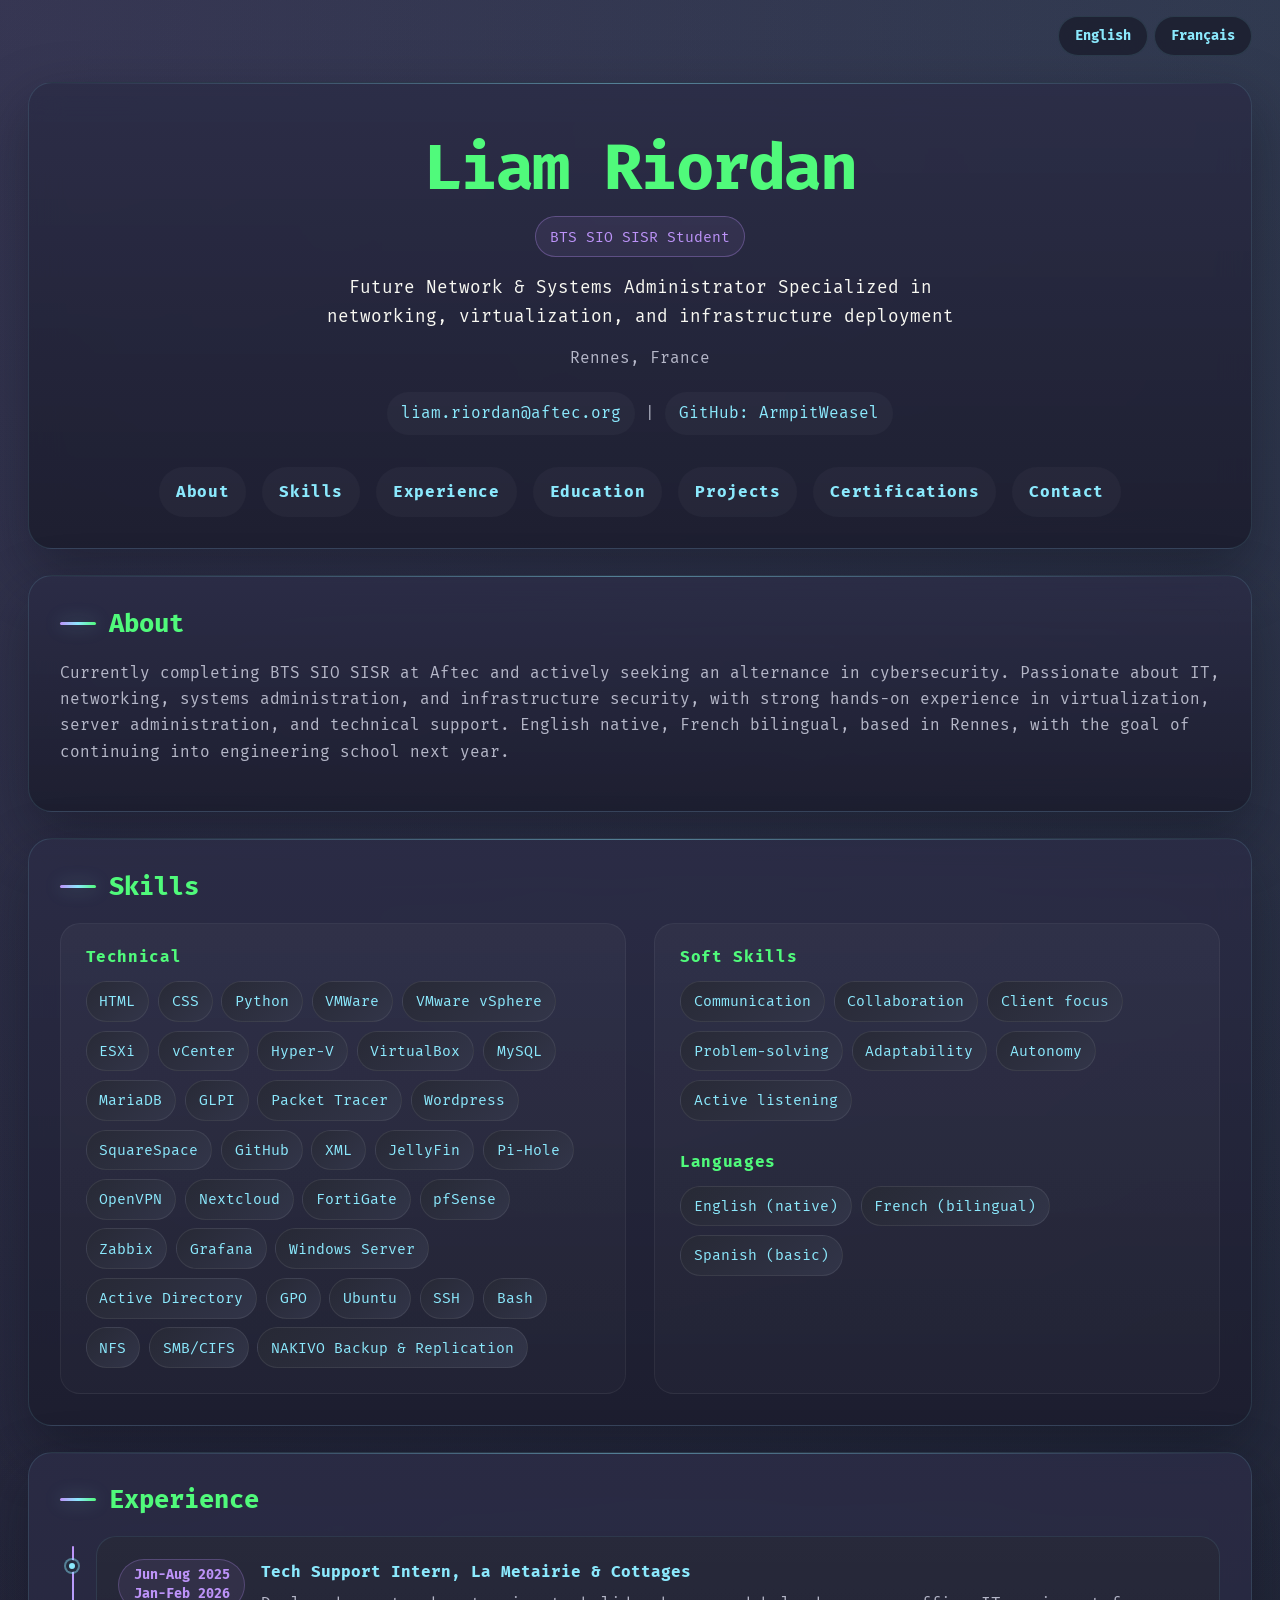
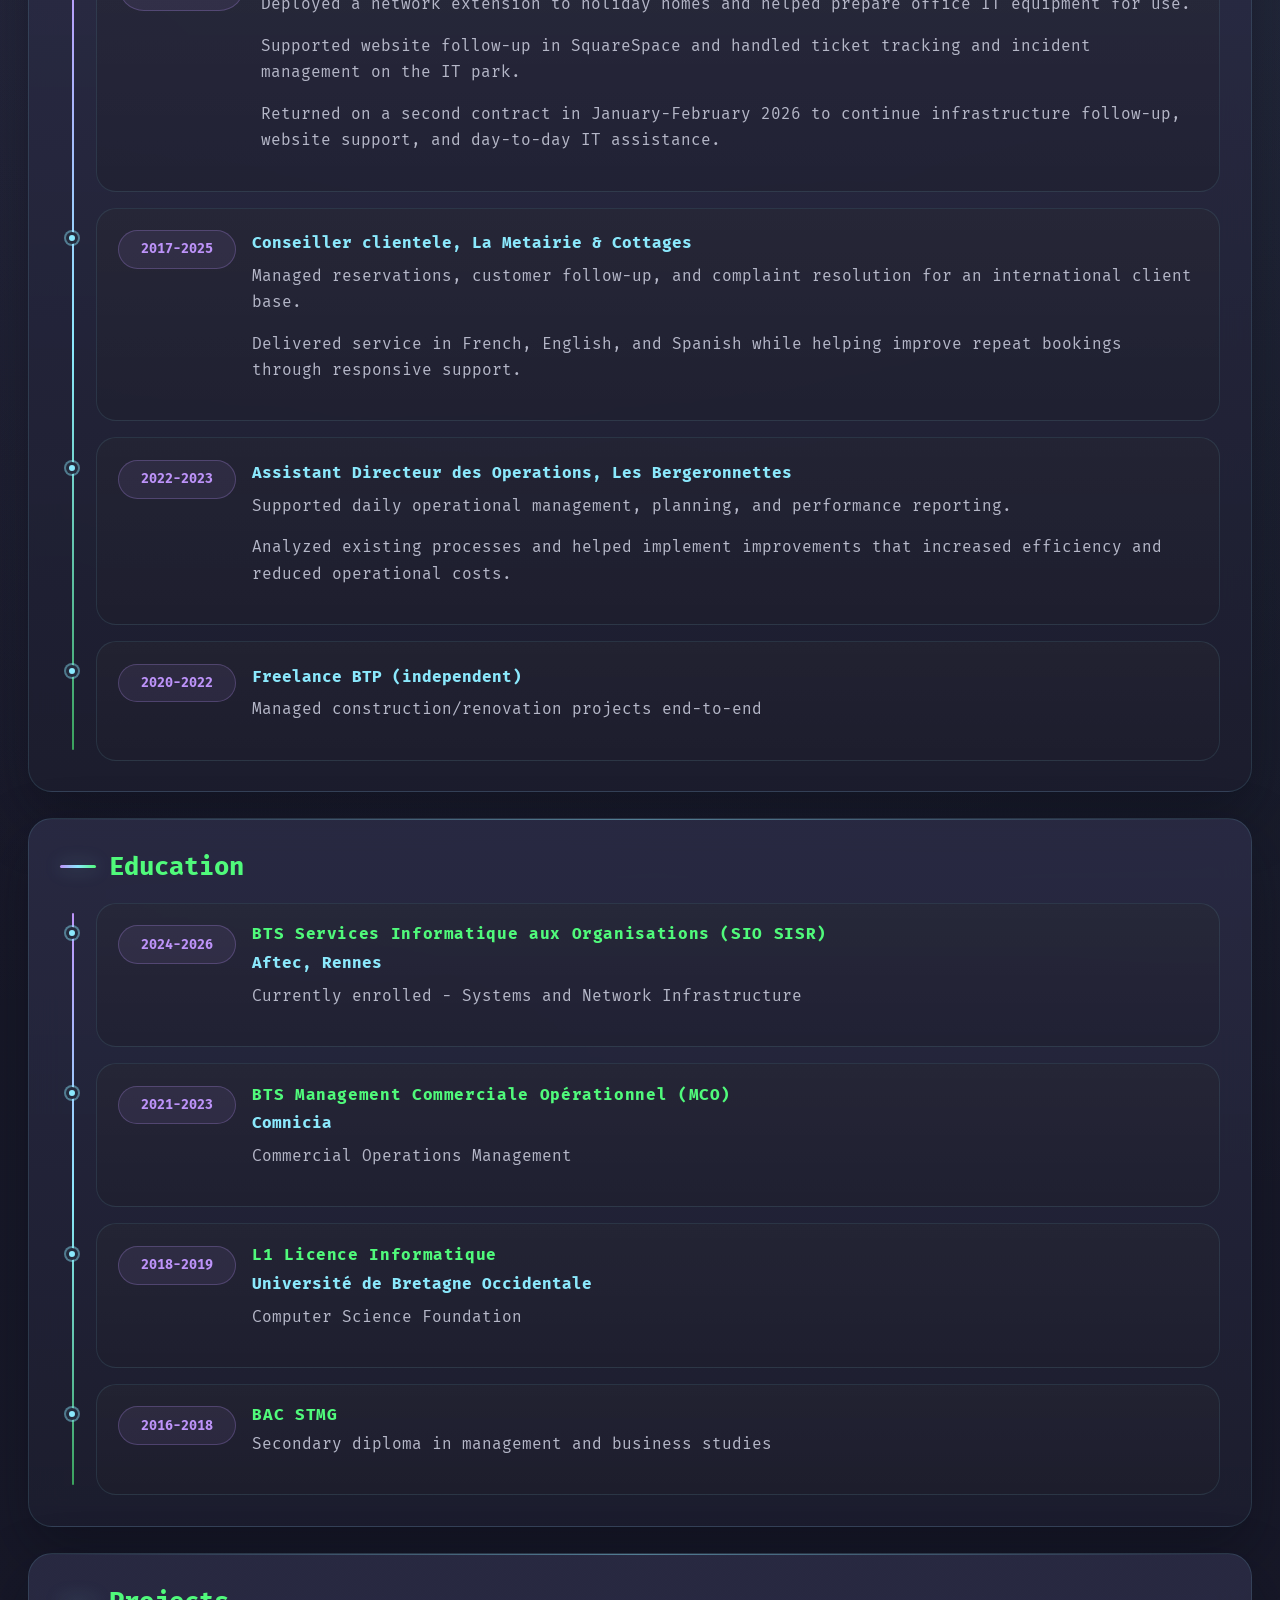
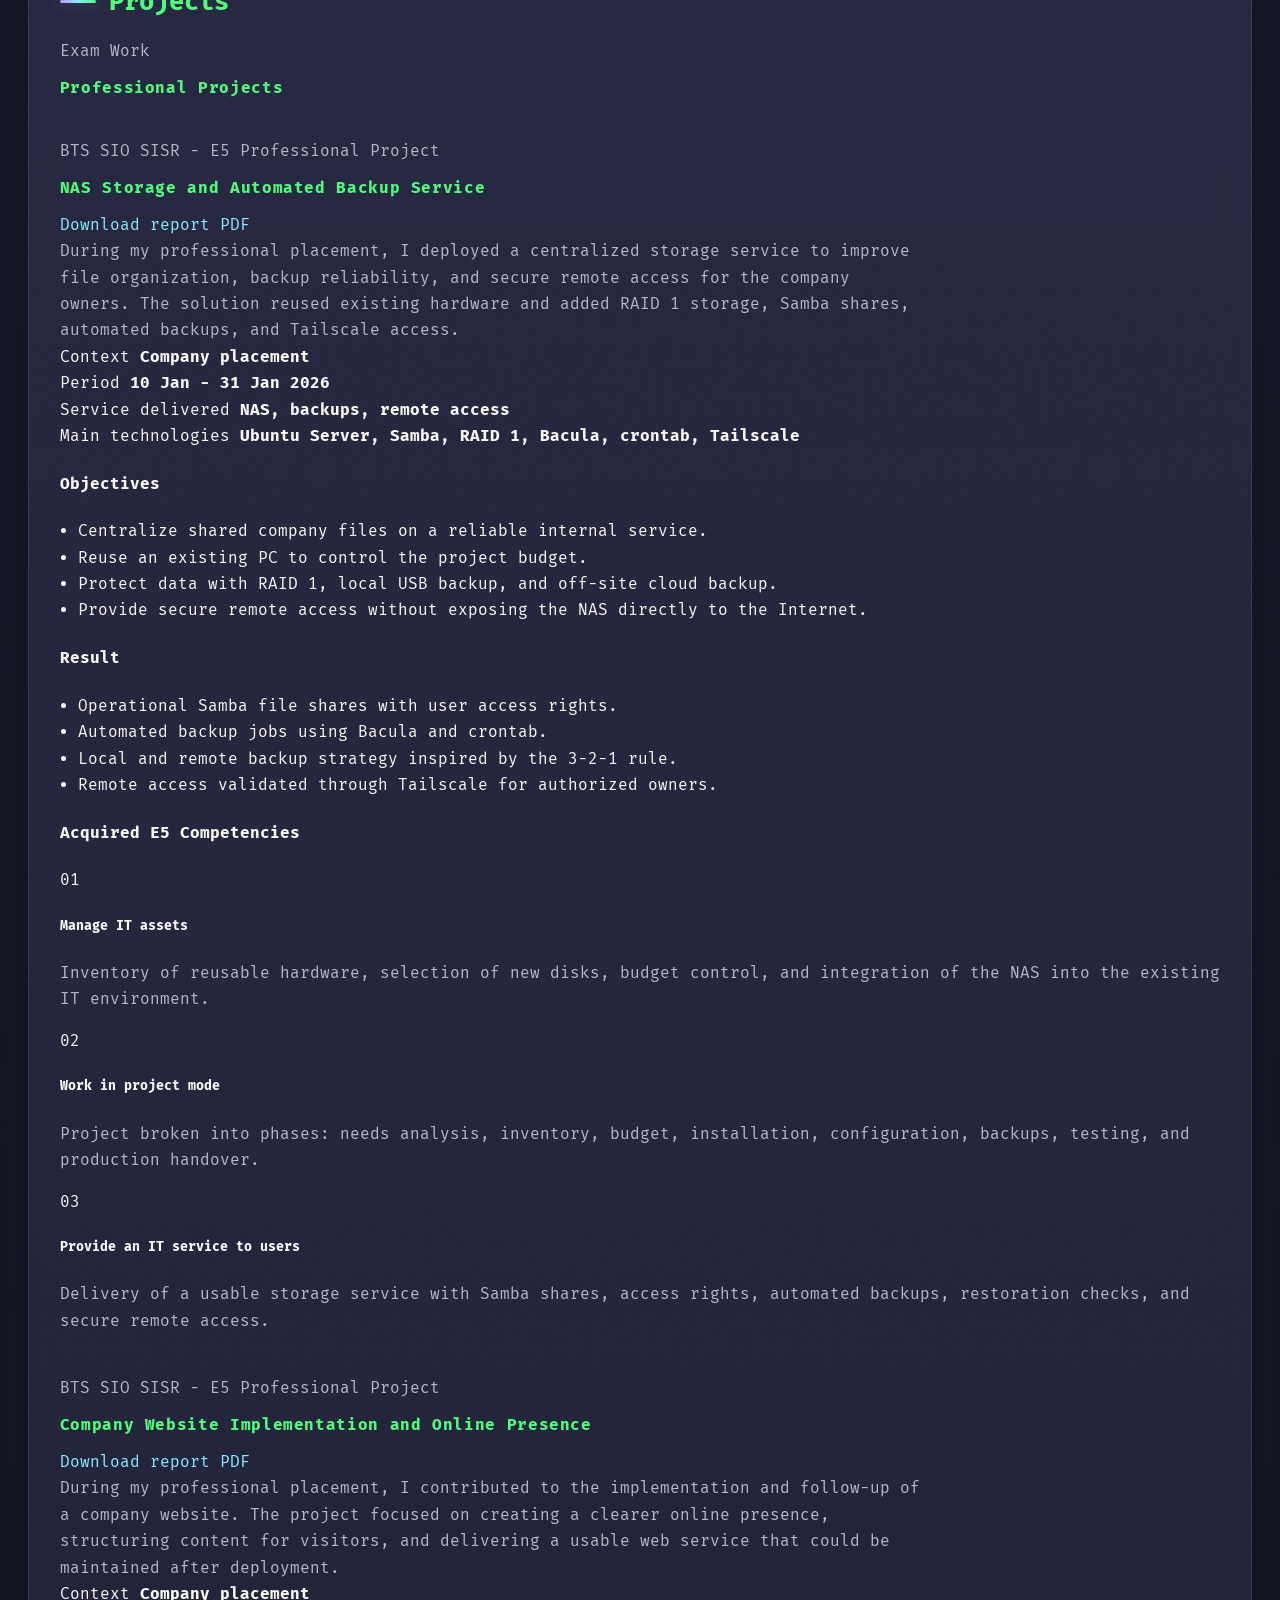
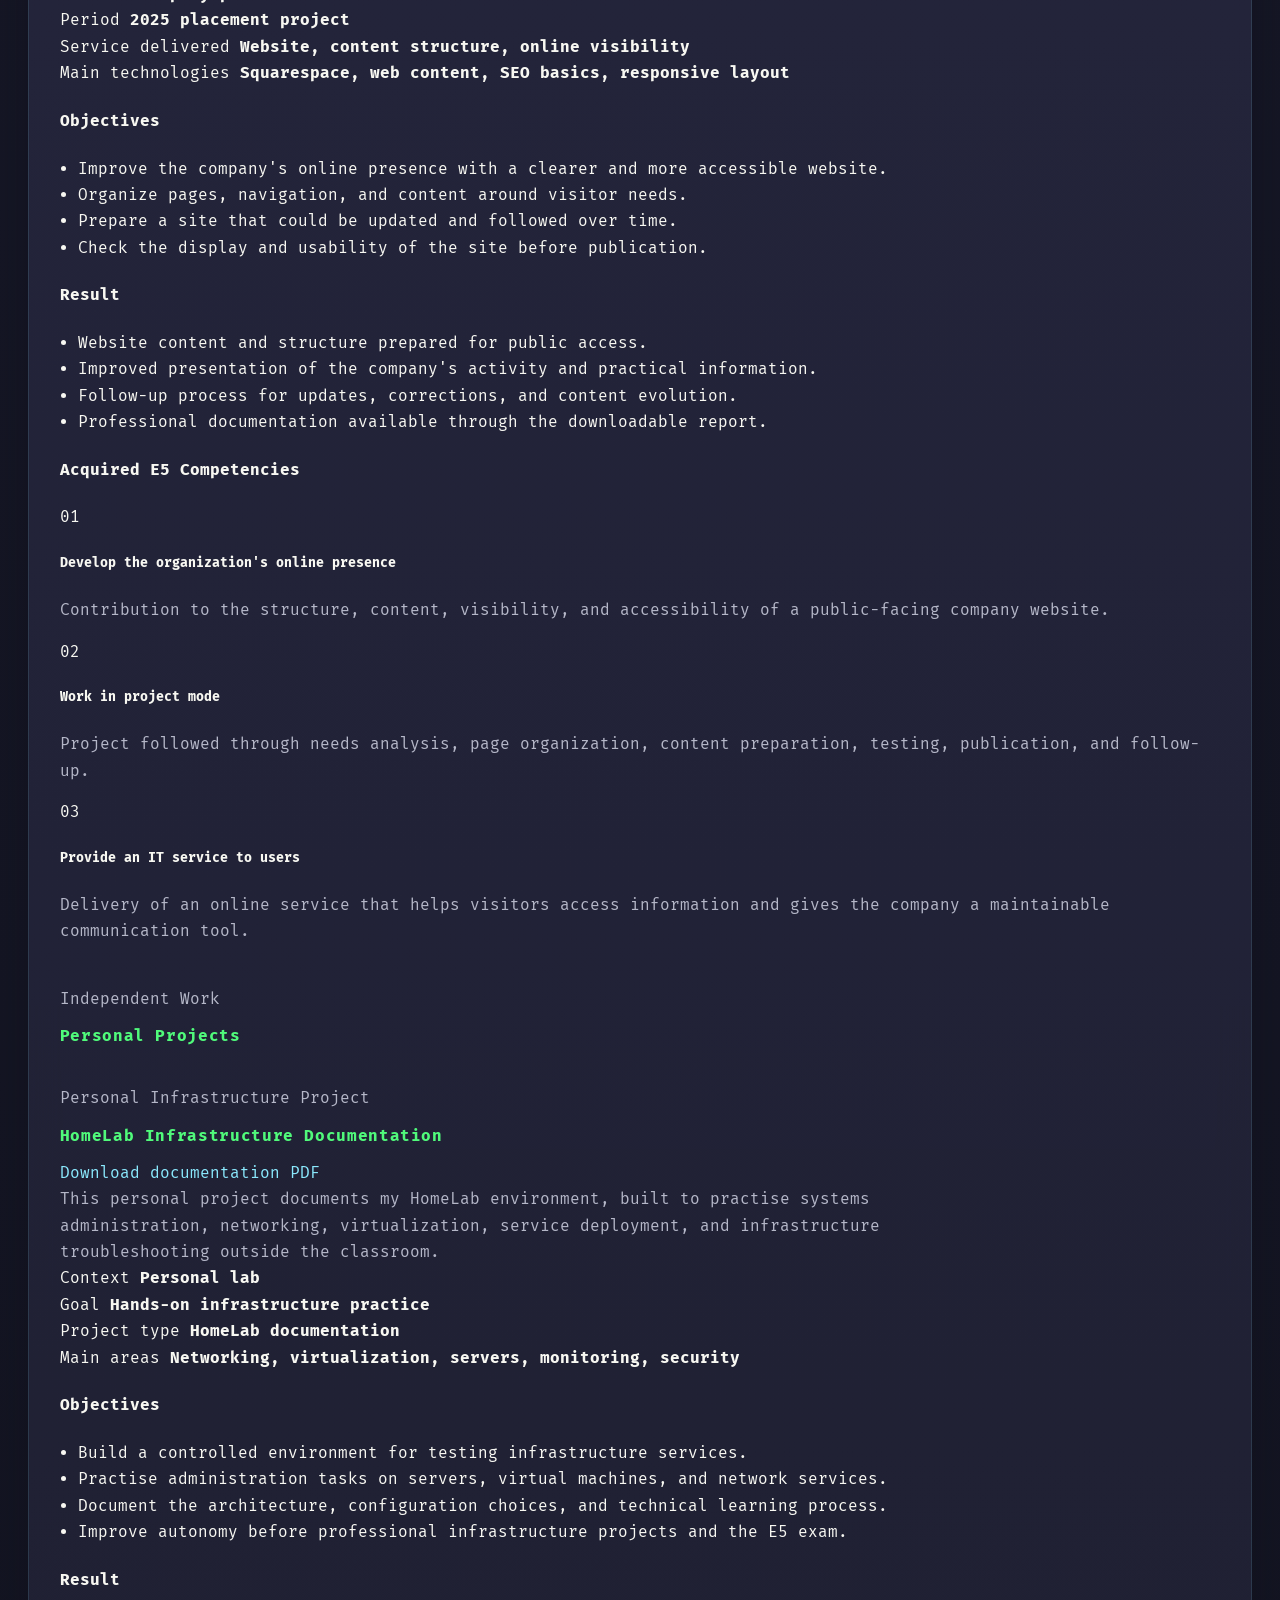
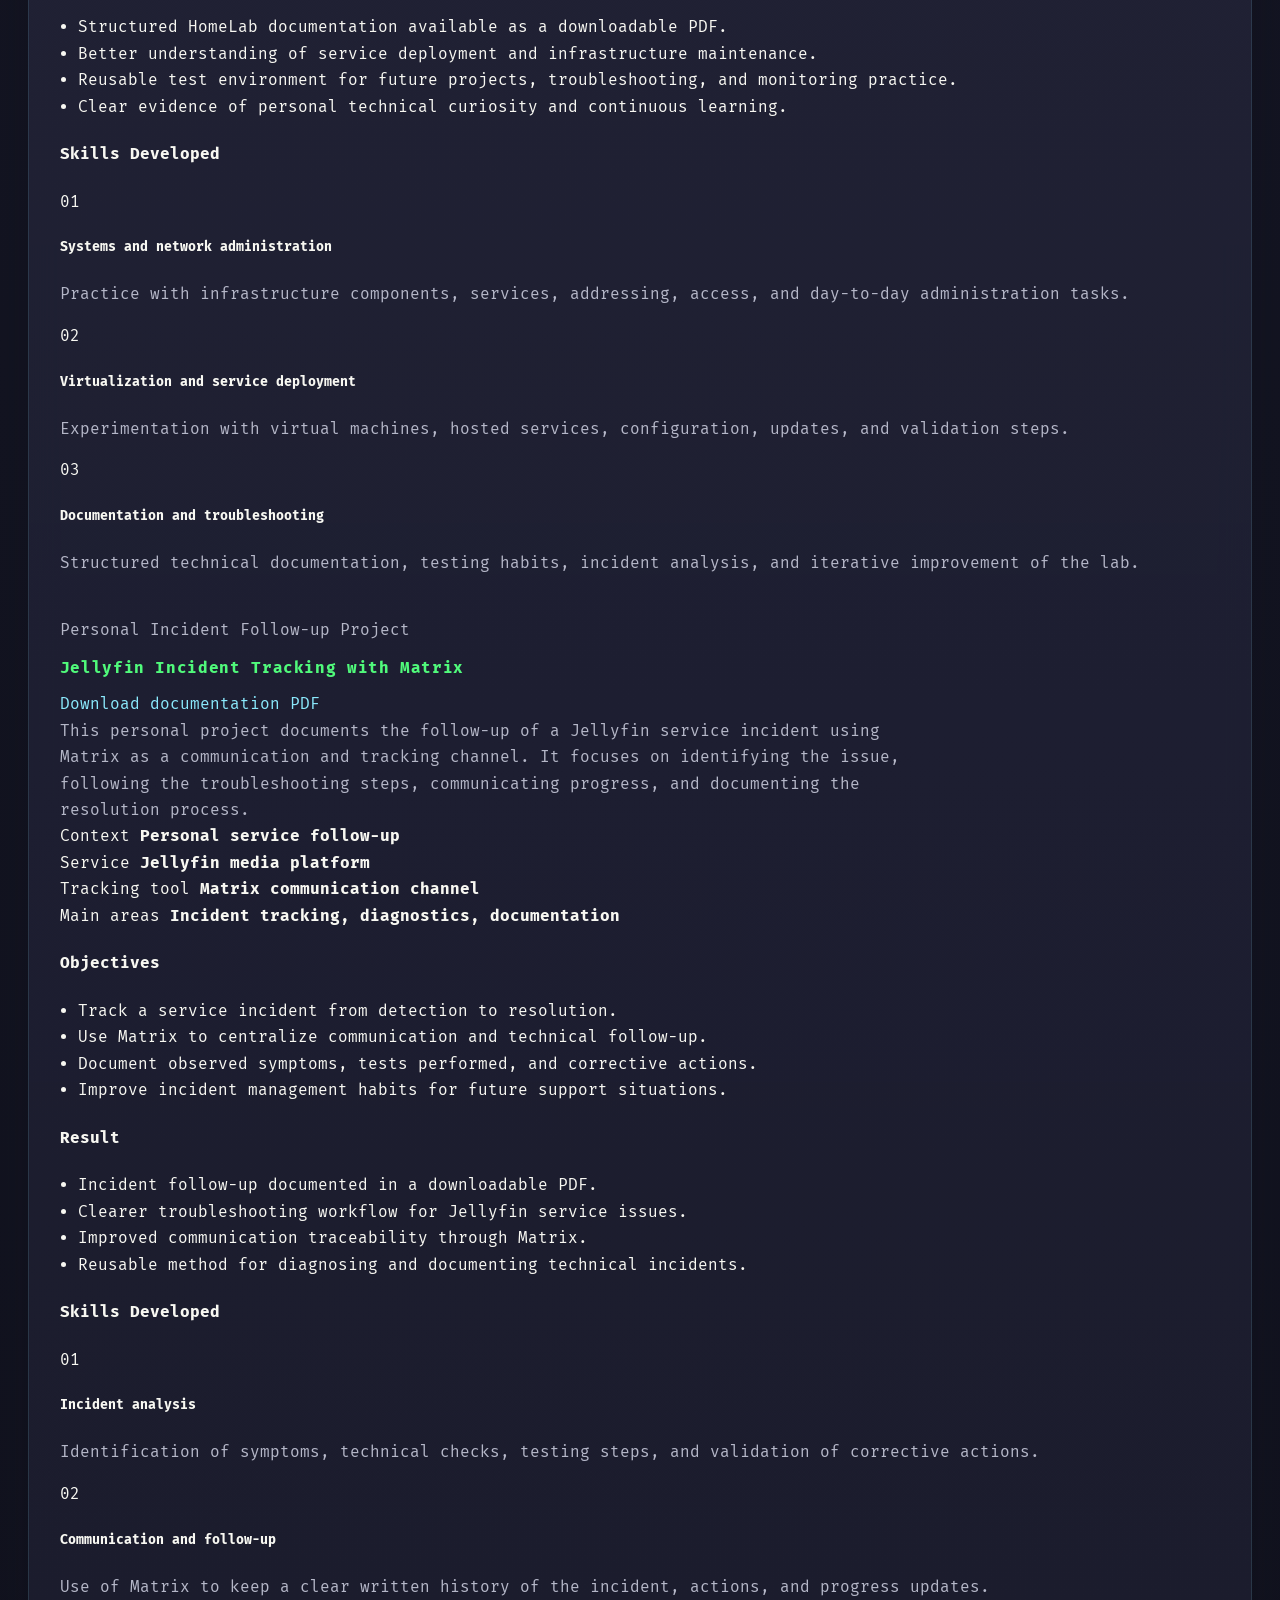
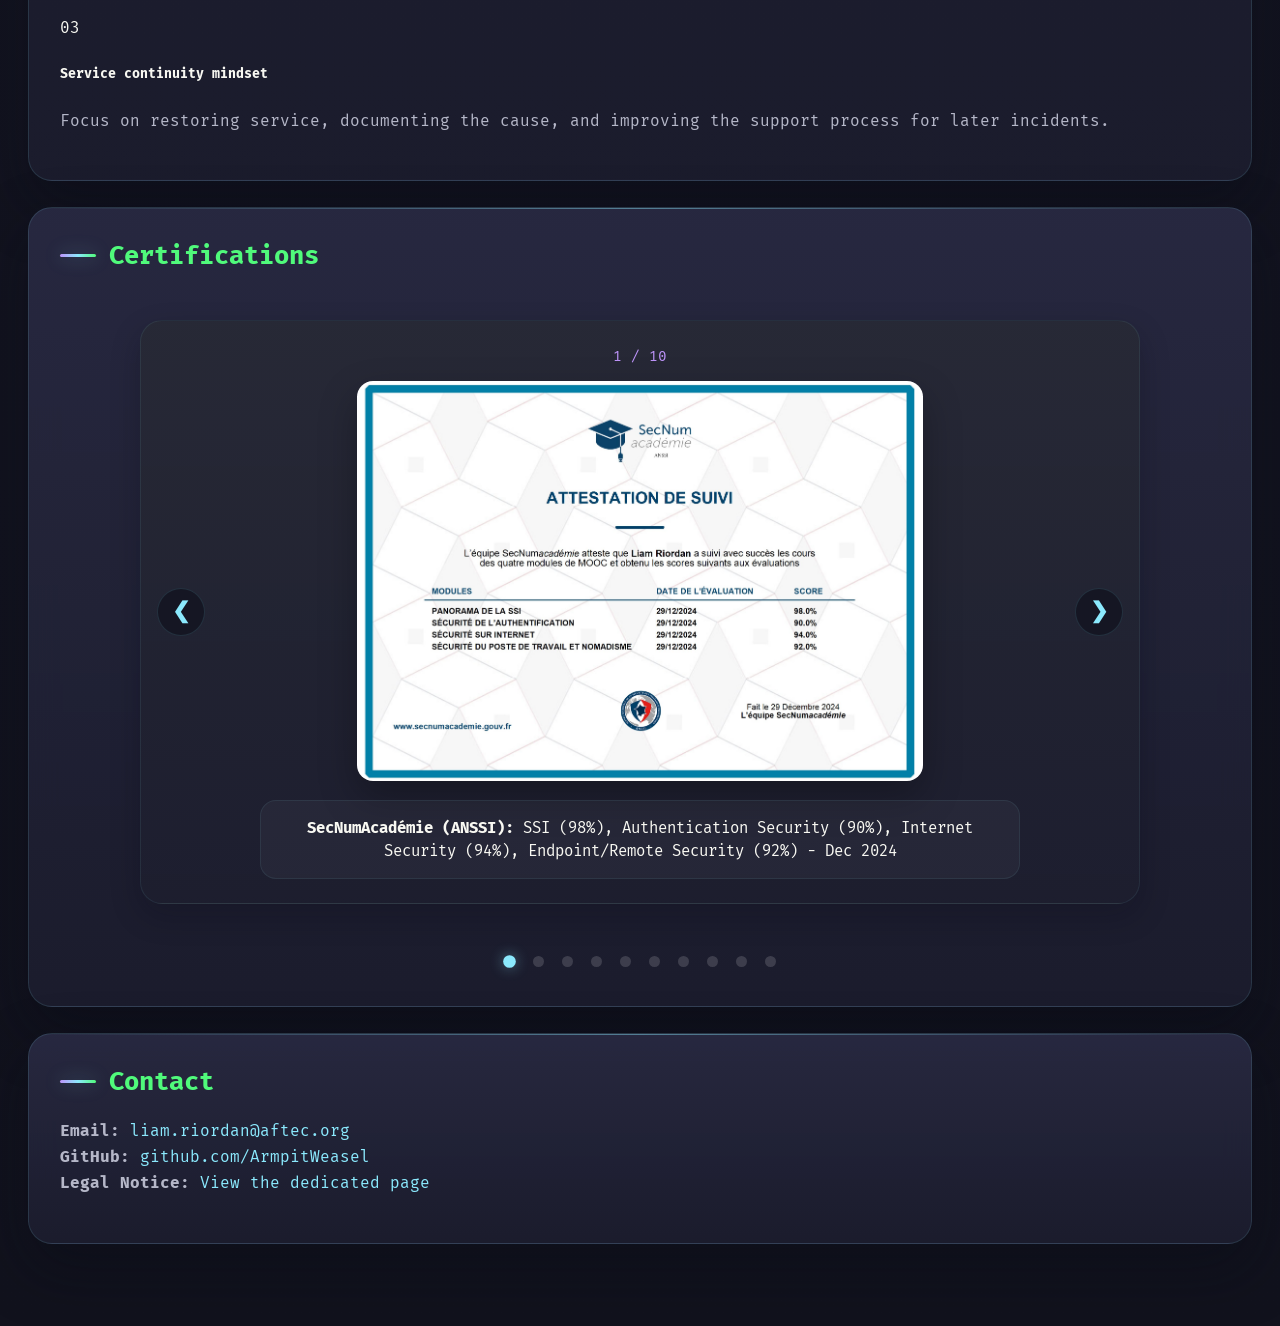
==== commit 7bdd4a4c: "Add files via upload" ====
--- a/index.html
+++ b/index.html
@@ -1,4 +1,4 @@
-<!DOCTYPE html>
+﻿<!DOCTYPE html>
 <html lang="en">
 
 <head>
@@ -29,7 +29,7 @@
     </div>
     <nav>
       <a href="#about" class="lang-en">About</a>
-      <a href="#about" class="lang-fr" style="display:none;">À propos</a>
+      <a href="#about" class="lang-fr" style="display:none;">À propos</a>
       <a href="#skills" class="lang-en">Skills</a>
       <a href="#skills" class="lang-fr" style="display:none;">Compétences</a>
       <a href="#experience" class="lang-en">Experience</a>
@@ -48,7 +48,7 @@
   <!-- About Section -->
   <section id="about" class="fade-in-element">
     <h2 class="lang-en">About</h2>
-    <h2 class="lang-fr" style="display:none;">À propos</h2>
+    <h2 class="lang-fr" style="display:none;">À propos</h2>
     <p class="lang-en">
       Currently completing BTS SIO SISR at Aftec and actively seeking an alternance in cybersecurity. Passionate about
       IT, networking, systems administration, and infrastructure security, with strong hands-on experience in
@@ -163,7 +163,7 @@
           <span>Résolution de problèmes</span>
           <span>Adaptabilité</span>
           <span>Autonomie</span>
-          <span>Écoute active</span>
+          <span>Écoute active</span>
         </div>
         <h3 class="lang-en">Languages</h3>
         <h3 class="lang-fr" style="display:none;">Langues</h3>
@@ -184,7 +184,7 @@
   <!-- Experience Section -->
   <section id="experience" class="fade-in-element">
     <h2 class="lang-en">Experience</h2>
-    <h2 class="lang-fr" style="display:none;">Experience</h2>
+    <h2 class="lang-fr" style="display:none;">Expérience</h2>
     <div class="education-timeline lang-en">
       <div class="education-item">
         <div class="education-period multi-period">
@@ -240,7 +240,7 @@
         <div class="education-content">
           <p class="education-school">Conseiller clientele, La Metairie & Cottages</p>
           <p>Gestion des reservations, du suivi client et de la resolution des reclamations pour une clientele internationale.</p>
-          <p>Service client en francais, anglais et espagnol, avec fidelisation grace a un accompagnement reactif et personnalise.</p>
+          <p>Service client en français, anglais et espagnol, avec fidélisation grâce à un accompagnement réactif et personnalisé.</p>
         </div>
       </div>
       <div class="education-item">
@@ -281,15 +281,15 @@
     <h2 class="lang-fr" style="display:none;">Formation</h2>
     <div class="education-timeline lang-en">
       <div class="education-item">
-        <div class="education-period">2024–2026</div>
+        <div class="education-period">2024-2026</div>
         <div class="education-content">
           <h3>BTS Services Informatique aux Organisations (SIO SISR)</h3>
           <p class="education-school">Aftec, Rennes</p>
-          <p class="education-description">Currently enrolled • Systems and Network Infrastructure</p>
-        </div>
-      </div>
-      <div class="education-item">
-        <div class="education-period">2021–2023</div>
+          <p class="education-description">Currently enrolled - Systems and Network Infrastructure</p>
+        </div>
+      </div>
+      <div class="education-item">
+        <div class="education-period">2021-2023</div>
         <div class="education-content">
           <h3>BTS Management Commerciale Opérationnel (MCO)</h3>
           <p class="education-school">Comnicia</p>
@@ -297,7 +297,7 @@
         </div>
       </div>
       <div class="education-item">
-        <div class="education-period">2018–2019</div>
+        <div class="education-period">2018-2019</div>
         <div class="education-content">
           <h3>L1 Licence Informatique</h3>
           <p class="education-school">Université de Bretagne Occidentale</p>
@@ -305,7 +305,7 @@
         </div>
       </div>
       <div class="education-item">
-        <div class="education-period">2016–2018</div>
+        <div class="education-period">2016-2018</div>
         <div class="education-content">
           <h3>BAC STMG</h3>
           <p class="education-description">Secondary diploma in management and business studies</p>
@@ -314,15 +314,15 @@
     </div>
     <div class="education-timeline lang-fr" style="display:none;">
       <div class="education-item">
-        <div class="education-period">2024–2026</div>
+        <div class="education-period">2024-2026</div>
         <div class="education-content">
           <h3>BTS Services Informatiques aux Organisations (SIO SISR)</h3>
           <p class="education-school">Aftec, Rennes</p>
-          <p class="education-description">Actuellement inscrit • Systèmes et Infrastructure Réseau</p>
-        </div>
-      </div>
-      <div class="education-item">
-        <div class="education-period">2021–2023</div>
+          <p class="education-description">Actuellement inscrit - Systèmes et Infrastructure Réseau</p>
+        </div>
+      </div>
+      <div class="education-item">
+        <div class="education-period">2021-2023</div>
         <div class="education-content">
           <h3>BTS Management Commercial Opérationnel (MCO)</h3>
           <p class="education-school">Comnicia</p>
@@ -330,7 +330,7 @@
         </div>
       </div>
       <div class="education-item">
-        <div class="education-period">2018–2019</div>
+        <div class="education-period">2018-2019</div>
         <div class="education-content">
           <h3>L1 Licence Informatique</h3>
           <p class="education-school">Université de Bretagne Occidentale</p>
@@ -338,7 +338,7 @@
         </div>
       </div>
       <div class="education-item">
-        <div class="education-period">2016–2018</div>
+        <div class="education-period">2016-2018</div>
         <div class="education-content">
           <h3>BAC STMG</h3>
           <p class="education-description">Baccalauréat sciences et technologies du management et de la gestion</p>
@@ -351,284 +351,647 @@
   <section id="projects" class="fade-in-element">
     <h2 class="lang-en">Projects</h2>
     <h2 class="lang-fr" style="display:none;">Projets</h2>
-
-    <div class="project-showcase lang-en">
-      <p class="project-intro">
-        Reconstructed from my BTS SIO E5 synthesis sheet to show the main professional realizations and the competency
-        areas mobilized in each project.
-      </p>
-      <div class="project-table-wrapper">
-        <h3>Personal Projects</h3>
-        <div class="personal-projects">
-          <article class="personal-project-card">
-            <h4>TrueNAS Storage Server</h4>
-            <p>Built a NAS with TrueNAS to centralize storage, improve file organization, and support backup and home lab usage.</p>
-          </article>
-          <article class="personal-project-card">
-            <h4>Home Cinema System with Jellyfin</h4>
-            <p>Set up a personal media platform with Jellyfin to stream films and series across devices on the home network.</p>
-          </article>
-          <article class="personal-project-card">
-            <h4>Network-wide Pi-hole</h4>
-            <p>Configured Pi-hole as a DNS-level ad blocker to filter unwanted traffic across the entire home network.</p>
-          </article>
-          <article class="personal-project-card">
-            <h4>OpenVPN Remote Access</h4>
-            <p>Deployed an OpenVPN service to securely access the home network remotely and reinforce personal network security.</p>
-          </article>
-        </div>
-      </div>
-      <div class="project-table-wrapper">
-        <h3>E5 Matrix</h3>
-        <div class="project-matrix-scroll">
-          <table class="project-matrix">
-            <thead>
-              <tr>
-                <th>Context</th>
-                <th>Project</th>
-                <th>IT Assets</th>
-                <th>Support</th>
-                <th>Online</th>
-                <th>Project</th>
-                <th>Service</th>
-                <th>Professional Dev</th>
-              </tr>
-            </thead>
-            <tbody>
-              <tr class="matrix-group">
-                <td colspan="8">Training Projects</td>
-              </tr>
-              <tr>
-                <td>Training</td>
-                <td>Personal portfolio website</td>
-                <td></td><td></td><td>x</td><td></td><td></td><td>x</td>
-              </tr>
-              <tr>
-                <td>Training</td>
-                <td>Legal notices for website / portfolio</td>
-                <td></td><td></td><td></td><td></td><td></td><td>x</td>
-              </tr>
-              <tr>
-                <td>Training</td>
-                <td>GPO deployment in an Active Directory domain</td>
-                <td></td><td></td><td>x</td><td>x</td><td></td><td></td>
-              </tr>
-              <tr>
-                <td>Training</td>
-                <td>Multi-user Minecraft server setup and administration</td>
-                <td>x</td><td>x</td><td></td><td></td><td>x</td><td></td>
-              </tr>
-              <tr>
-                <td>Training</td>
-                <td>pfSense firewall deployment and network security</td>
-                <td>x</td><td></td><td></td><td>x</td><td>x</td><td></td>
-              </tr>
-              <tr>
-                <td>Training</td>
-                <td>Professional LinkedIn profile setup and optimization</td>
-                <td>x</td><td></td><td></td><td></td><td>x</td><td></td>
-              </tr>
-              <tr>
-                <td>Training</td>
-                <td>GLPI incident and support request management</td>
-                <td></td><td></td><td></td><td></td><td></td><td>x</td>
-              </tr>
-              <tr>
-                <td>Training</td>
-                <td>Secure VPN service with FortiGate</td>
-                <td>x</td><td></td><td></td><td>x</td><td>x</td><td></td>
-              </tr>
-              <tr>
-                <td>Training</td>
-                <td>NAS backup system deployment</td>
-                <td>x</td><td></td><td></td><td>x</td><td>x</td><td></td>
-              </tr>
-              <tr>
-                <td>Training</td>
-                <td>Service monitoring with Zabbix and Grafana</td>
-                <td>x</td><td>x</td><td></td><td>x</td><td>x</td><td></td>
-              </tr>
-              <tr>
-                <td>Training</td>
-                <td>Backup automation with Bacula and crontab</td>
-                <td>x</td><td></td><td></td><td>x</td><td>x</td><td></td>
-              </tr>
-              <tr class="matrix-group">
-                <td colspan="8">Professional Projects During First Year</td>
-              </tr>
-              <tr>
-                <td>Work Experience</td>
-                <td>Website implementation</td>
-                <td></td><td></td><td>x</td><td>x</td><td>x</td><td></td>
-              </tr>
-              <tr>
-                <td>Work Experience</td>
-                <td>Technical incident follow-up and adjustments</td>
-                <td></td><td>x</td><td></td><td></td><td>x</td><td></td>
-              </tr>
-              <tr class="matrix-group">
-                <td colspan="8">Professional Projects During Second Year</td>
-              </tr>
-              <tr>
-                <td>Work Experience</td>
-                <td>Website maintenance, monitoring, and evolution</td>
-                <td></td><td>x</td><td>x</td><td>x</td><td></td><td></td>
-              </tr>
-              <tr>
-                <td>Work Experience</td>
-                <td>New backup system deployment</td>
-                <td>x</td><td></td><td></td><td>x</td><td>x</td><td></td>
-              </tr>
-              <tr>
-                <td>Work Experience</td>
-                <td>Technical incident follow-up and adjustments</td>
-                <td></td><td>x</td><td></td><td></td><td>x</td><td></td>
-              </tr>
-            </tbody>
-          </table>
-        </div>
-      </div>
-    </div>
-
-    <div class="project-showcase lang-fr" style="display:none;">
-      <p class="project-intro">
-        Reconstitution de mon tableau de synthèse E5 BTS SIO afin de présenter les réalisations professionnelles et
-        les grands blocs de compétences mobilisés pour chacune.
-      </p>
-      <div class="project-table-wrapper">
-        <h3>Projets Personnels</h3>
-        <div class="personal-projects">
-          <article class="personal-project-card">
-            <h4>Serveur de Stockage TrueNAS</h4>
-            <p>Mise en place d'un NAS avec TrueNAS pour centraliser le stockage, mieux organiser les fichiers et soutenir les sauvegardes du home lab.</p>
-          </article>
-          <article class="personal-project-card">
-            <h4>Système Home Cinema avec Jellyfin</h4>
-            <p>Création d'une plateforme multimédia personnelle avec Jellyfin pour diffuser films et séries sur les appareils du réseau domestique.</p>
-          </article>
-          <article class="personal-project-card">
-            <h4>Pi-hole sur Tout le Réseau</h4>
-            <p>Configuration de Pi-hole comme bloqueur DNS pour filtrer les publicités et le trafic indésirable sur l'ensemble du réseau domestique.</p>
-          </article>
-          <article class="personal-project-card">
-            <h4>Accès Distant avec OpenVPN</h4>
-            <p>Déploiement d'un service OpenVPN afin d'accéder au réseau domestique à distance de manière sécurisée et de renforcer la sécurité personnelle.</p>
-          </article>
-        </div>
-      </div>
-      <div class="project-table-wrapper">
-        <h3>Tableau E5 Reconstitué</h3>
-        <div class="project-matrix-scroll">
-          <table class="project-matrix">
-            <thead>
-              <tr>
-                <th>Contexte</th>
-                <th>Réalisation professionnelle</th>
-                <th>Patrimoine</th>
-                <th>Support</th>
-                <th>Présence en ligne</th>
-                <th>Mode projet</th>
-                <th>Service</th>
-                <th>Dév. pro</th>
-              </tr>
-            </thead>
-            <tbody>
-              <tr class="matrix-group">
-                <td colspan="8">Réalisations en cours de formation</td>
-              </tr>
-              <tr>
-                <td>Formation</td>
-                <td>Création d'un portfolio personnel</td>
-                <td></td><td></td><td>x</td><td></td><td></td><td>x</td>
-              </tr>
-              <tr>
-                <td>Formation</td>
-                <td>Mentions légales du site / portfolio</td>
-                <td></td><td></td><td></td><td></td><td></td><td>x</td>
-              </tr>
-              <tr>
-                <td>Formation</td>
-                <td>Mise en place et déploiement de stratégies de groupe (GPO) dans un domaine Active Directory</td>
-                <td></td><td></td><td>x</td><td>x</td><td></td><td></td>
-              </tr>
-              <tr>
-                <td>Formation</td>
-                <td>Mise en place et administration d’un serveur Minecraft multi-utilisateurs</td>
-                <td>x</td><td>x</td><td></td><td></td><td>x</td><td></td>
-              </tr>
-              <tr>
-                <td>Formation</td>
-                <td>Mise en place et configuration d’un pare-feu pfSense pour la sécurisation du réseau</td>
-                <td>x</td><td></td><td></td><td>x</td><td>x</td><td></td>
-              </tr>
-              <tr>
-                <td>Formation</td>
-                <td>Mise en place et optimisation d’un profil LinkedIn professionnel</td>
-                <td>x</td><td></td><td></td><td></td><td>x</td><td></td>
-              </tr>
-              <tr>
-                <td>Formation</td>
-                <td>Utilisation de GLPI pour la gestion des incidents et des demandes d’assistance</td>
-                <td></td><td></td><td></td><td></td><td></td><td>x</td>
-              </tr>
-              <tr>
-                <td>Formation</td>
-                <td>Mise en place d’un service VPN sécurisé avec FortiGate</td>
-                <td>x</td><td></td><td></td><td>x</td><td>x</td><td></td>
-              </tr>
-              <tr>
-                <td>Formation</td>
-                <td>Mise en place d’un système de sauvegarde sur NAS</td>
-                <td>x</td><td></td><td></td><td>x</td><td>x</td><td></td>
-              </tr>
-              <tr>
-                <td>Formation</td>
-                <td>Mise en place d’une supervision des services avec Zabbix et Grafana</td>
-                <td>x</td><td>x</td><td></td><td>x</td><td>x</td><td></td>
-              </tr>
-              <tr>
-                <td>Formation</td>
-                <td>Automatisation des sauvegardes avec Bacula et crontab</td>
-                <td>x</td><td></td><td></td><td>x</td><td>x</td><td></td>
-              </tr>
-              <tr class="matrix-group">
-                <td colspan="8">Réalisations en milieu professionnel en cours de première année</td>
-              </tr>
-              <tr>
-                <td>Milieu professionnel</td>
-                <td>Mise en place d'un site web</td>
-                <td></td><td></td><td>x</td><td>x</td><td>x</td><td></td>
-              </tr>
-              <tr>
-                <td>Milieu professionnel</td>
-                <td>Suivi et réglage des incidents techniques</td>
-                <td></td><td>x</td><td></td><td></td><td>x</td><td></td>
-              </tr>
-              <tr class="matrix-group">
-                <td colspan="8">Réalisations en milieu professionnel en cours de seconde année</td>
-              </tr>
-              <tr>
-                <td>Milieu professionnel</td>
-                <td>Suivi, maintenance et évolution du site web</td>
-                <td></td><td>x</td><td>x</td><td>x</td><td></td><td></td>
-              </tr>
-              <tr>
-                <td>Milieu professionnel</td>
-                <td>Mise en place d’un nouveau système de sauvegarde</td>
-                <td>x</td><td></td><td></td><td>x</td><td>x</td><td></td>
-              </tr>
-              <tr>
-                <td>Milieu professionnel</td>
-                <td>Suivi et réglage des incidents techniques</td>
-                <td></td><td>x</td><td></td><td></td><td>x</td><td></td>
-              </tr>
-            </tbody>
-          </table>
-        </div>
-      </div>
-    </div>
-  </section>
-
+
+    <div class="project-showcase lang-en">
+      <div class="project-group-heading">
+        <p>Exam Work</p>
+        <h3>Professional Projects</h3>
+      </div>
+
+      <article class="e5-project-card project-dropdown">
+        <div class="project-heading">
+          <div>
+            <p class="project-label">BTS SIO SISR - E5 Professional Project</p>
+            <h3>NAS Storage and Automated Backup Service</h3>
+          </div>
+          <a class="project-download" href="Documents/nas-project-e5.pdf" download>Download report PDF</a>
+        </div>
+
+        <p class="project-intro">
+          During my professional placement, I deployed a centralized storage service to improve file organization,
+          backup reliability, and secure remote access for the company owners. The solution reused existing hardware
+          and added RAID 1 storage, Samba shares, automated backups, and Tailscale access.
+        </p>
+
+        <div class="project-meta-grid">
+          <div>
+            <span>Context</span>
+            <strong>Company placement</strong>
+          </div>
+          <div>
+            <span>Period</span>
+            <strong>10 Jan - 31 Jan 2026</strong>
+          </div>
+          <div>
+            <span>Service delivered</span>
+            <strong>NAS, backups, remote access</strong>
+          </div>
+          <div>
+            <span>Main technologies</span>
+            <strong>Ubuntu Server, Samba, RAID 1, Bacula, crontab, Tailscale</strong>
+          </div>
+        </div>
+
+        <div class="project-columns">
+          <div>
+            <h4>Objectives</h4>
+            <ul class="project-detail-list">
+              <li>Centralize shared company files on a reliable internal service.</li>
+              <li>Reuse an existing PC to control the project budget.</li>
+              <li>Protect data with RAID 1, local USB backup, and off-site cloud backup.</li>
+              <li>Provide secure remote access without exposing the NAS directly to the Internet.</li>
+            </ul>
+          </div>
+          <div>
+            <h4>Result</h4>
+            <ul class="project-detail-list">
+              <li>Operational Samba file shares with user access rights.</li>
+              <li>Automated backup jobs using Bacula and crontab.</li>
+              <li>Local and remote backup strategy inspired by the 3-2-1 rule.</li>
+              <li>Remote access validated through Tailscale for authorized owners.</li>
+            </ul>
+          </div>
+        </div>
+
+        <div class="competency-section">
+          <h4>Acquired E5 Competencies</h4>
+          <div class="competency-grid">
+            <article class="competency-card">
+              <span>01</span>
+              <h5>Manage IT assets</h5>
+              <p>Inventory of reusable hardware, selection of new disks, budget control, and integration of the NAS into the existing IT environment.</p>
+            </article>
+            <article class="competency-card">
+              <span>02</span>
+              <h5>Work in project mode</h5>
+              <p>Project broken into phases: needs analysis, inventory, budget, installation, configuration, backups, testing, and production handover.</p>
+            </article>
+            <article class="competency-card">
+              <span>03</span>
+              <h5>Provide an IT service to users</h5>
+              <p>Delivery of a usable storage service with Samba shares, access rights, automated backups, restoration checks, and secure remote access.</p>
+            </article>
+          </div>
+        </div>
+      </article>
+
+      <article class="e5-project-card project-dropdown">
+        <div class="project-heading">
+          <div>
+            <p class="project-label">BTS SIO SISR - E5 Professional Project</p>
+            <h3>Company Website Implementation and Online Presence</h3>
+          </div>
+          <a class="project-download" href="Documents/site-web-project-e5.pdf" download>Download report PDF</a>
+        </div>
+
+        <p class="project-intro">
+          During my professional placement, I contributed to the implementation and follow-up of a company website.
+          The project focused on creating a clearer online presence, structuring content for visitors, and delivering
+          a usable web service that could be maintained after deployment.
+        </p>
+
+        <div class="project-meta-grid">
+          <div>
+            <span>Context</span>
+            <strong>Company placement</strong>
+          </div>
+          <div>
+            <span>Period</span>
+            <strong>2025 placement project</strong>
+          </div>
+          <div>
+            <span>Service delivered</span>
+            <strong>Website, content structure, online visibility</strong>
+          </div>
+          <div>
+            <span>Main technologies</span>
+            <strong>Squarespace, web content, SEO basics, responsive layout</strong>
+          </div>
+        </div>
+
+        <div class="project-columns">
+          <div>
+            <h4>Objectives</h4>
+            <ul class="project-detail-list">
+              <li>Improve the company's online presence with a clearer and more accessible website.</li>
+              <li>Organize pages, navigation, and content around visitor needs.</li>
+              <li>Prepare a site that could be updated and followed over time.</li>
+              <li>Check the display and usability of the site before publication.</li>
+            </ul>
+          </div>
+          <div>
+            <h4>Result</h4>
+            <ul class="project-detail-list">
+              <li>Website content and structure prepared for public access.</li>
+              <li>Improved presentation of the company's activity and practical information.</li>
+              <li>Follow-up process for updates, corrections, and content evolution.</li>
+              <li>Professional documentation available through the downloadable report.</li>
+            </ul>
+          </div>
+        </div>
+
+        <div class="competency-section">
+          <h4>Acquired E5 Competencies</h4>
+          <div class="competency-grid">
+            <article class="competency-card">
+              <span>01</span>
+              <h5>Develop the organization's online presence</h5>
+              <p>Contribution to the structure, content, visibility, and accessibility of a public-facing company website.</p>
+            </article>
+            <article class="competency-card">
+              <span>02</span>
+              <h5>Work in project mode</h5>
+              <p>Project followed through needs analysis, page organization, content preparation, testing, publication, and follow-up.</p>
+            </article>
+            <article class="competency-card">
+              <span>03</span>
+              <h5>Provide an IT service to users</h5>
+              <p>Delivery of an online service that helps visitors access information and gives the company a maintainable communication tool.</p>
+            </article>
+          </div>
+        </div>
+      </article>
+
+      <div class="project-group-heading">
+        <p>Independent Work</p>
+        <h3>Personal Projects</h3>
+      </div>
+
+      <article class="e5-project-card project-dropdown">
+        <div class="project-heading">
+          <div>
+            <p class="project-label">Personal Infrastructure Project</p>
+            <h3>HomeLab Infrastructure Documentation</h3>
+          </div>
+          <a class="project-download" href="Documents/homelab-project.pdf" download>Download documentation PDF</a>
+        </div>
+
+        <p class="project-intro">
+          This personal project documents my HomeLab environment, built to practise systems administration,
+          networking, virtualization, service deployment, and infrastructure troubleshooting outside the classroom.
+        </p>
+
+        <div class="project-meta-grid">
+          <div>
+            <span>Context</span>
+            <strong>Personal lab</strong>
+          </div>
+          <div>
+            <span>Goal</span>
+            <strong>Hands-on infrastructure practice</strong>
+          </div>
+          <div>
+            <span>Project type</span>
+            <strong>HomeLab documentation</strong>
+          </div>
+          <div>
+            <span>Main areas</span>
+            <strong>Networking, virtualization, servers, monitoring, security</strong>
+          </div>
+        </div>
+
+        <div class="project-columns">
+          <div>
+            <h4>Objectives</h4>
+            <ul class="project-detail-list">
+              <li>Build a controlled environment for testing infrastructure services.</li>
+              <li>Practise administration tasks on servers, virtual machines, and network services.</li>
+              <li>Document the architecture, configuration choices, and technical learning process.</li>
+              <li>Improve autonomy before professional infrastructure projects and the E5 exam.</li>
+            </ul>
+          </div>
+          <div>
+            <h4>Result</h4>
+            <ul class="project-detail-list">
+              <li>Structured HomeLab documentation available as a downloadable PDF.</li>
+              <li>Better understanding of service deployment and infrastructure maintenance.</li>
+              <li>Reusable test environment for future projects, troubleshooting, and monitoring practice.</li>
+              <li>Clear evidence of personal technical curiosity and continuous learning.</li>
+            </ul>
+          </div>
+        </div>
+
+        <div class="competency-section">
+          <h4>Skills Developed</h4>
+          <div class="competency-grid">
+            <article class="competency-card">
+              <span>01</span>
+              <h5>Systems and network administration</h5>
+              <p>Practice with infrastructure components, services, addressing, access, and day-to-day administration tasks.</p>
+            </article>
+            <article class="competency-card">
+              <span>02</span>
+              <h5>Virtualization and service deployment</h5>
+              <p>Experimentation with virtual machines, hosted services, configuration, updates, and validation steps.</p>
+            </article>
+            <article class="competency-card">
+              <span>03</span>
+              <h5>Documentation and troubleshooting</h5>
+              <p>Structured technical documentation, testing habits, incident analysis, and iterative improvement of the lab.</p>
+            </article>
+          </div>
+        </div>
+      </article>
+
+      <article class="e5-project-card project-dropdown">
+        <div class="project-heading">
+          <div>
+            <p class="project-label">Personal Incident Follow-up Project</p>
+            <h3>Jellyfin Incident Tracking with Matrix</h3>
+          </div>
+          <a class="project-download" href="Documents/jellyfin-matrix-incident.pdf" download>Download documentation PDF</a>
+        </div>
+
+        <p class="project-intro">
+          This personal project documents the follow-up of a Jellyfin service incident using Matrix as a communication
+          and tracking channel. It focuses on identifying the issue, following the troubleshooting steps, communicating
+          progress, and documenting the resolution process.
+        </p>
+
+        <div class="project-meta-grid">
+          <div>
+            <span>Context</span>
+            <strong>Personal service follow-up</strong>
+          </div>
+          <div>
+            <span>Service</span>
+            <strong>Jellyfin media platform</strong>
+          </div>
+          <div>
+            <span>Tracking tool</span>
+            <strong>Matrix communication channel</strong>
+          </div>
+          <div>
+            <span>Main areas</span>
+            <strong>Incident tracking, diagnostics, documentation</strong>
+          </div>
+        </div>
+
+        <div class="project-columns">
+          <div>
+            <h4>Objectives</h4>
+            <ul class="project-detail-list">
+              <li>Track a service incident from detection to resolution.</li>
+              <li>Use Matrix to centralize communication and technical follow-up.</li>
+              <li>Document observed symptoms, tests performed, and corrective actions.</li>
+              <li>Improve incident management habits for future support situations.</li>
+            </ul>
+          </div>
+          <div>
+            <h4>Result</h4>
+            <ul class="project-detail-list">
+              <li>Incident follow-up documented in a downloadable PDF.</li>
+              <li>Clearer troubleshooting workflow for Jellyfin service issues.</li>
+              <li>Improved communication traceability through Matrix.</li>
+              <li>Reusable method for diagnosing and documenting technical incidents.</li>
+            </ul>
+          </div>
+        </div>
+
+        <div class="competency-section">
+          <h4>Skills Developed</h4>
+          <div class="competency-grid">
+            <article class="competency-card">
+              <span>01</span>
+              <h5>Incident analysis</h5>
+              <p>Identification of symptoms, technical checks, testing steps, and validation of corrective actions.</p>
+            </article>
+            <article class="competency-card">
+              <span>02</span>
+              <h5>Communication and follow-up</h5>
+              <p>Use of Matrix to keep a clear written history of the incident, actions, and progress updates.</p>
+            </article>
+            <article class="competency-card">
+              <span>03</span>
+              <h5>Service continuity mindset</h5>
+              <p>Focus on restoring service, documenting the cause, and improving the support process for later incidents.</p>
+            </article>
+          </div>
+        </div>
+      </article>
+    </div>
+
+    <div class="project-showcase lang-fr" style="display:none;">
+      <div class="project-group-heading">
+        <p>Travaux d'examen</p>
+        <h3>Projets professionnels</h3>
+      </div>
+
+      <article class="e5-project-card project-dropdown">
+        <div class="project-heading">
+          <div>
+            <p class="project-label">BTS SIO SISR - Projet professionnel E5</p>
+            <h3>Service NAS de stockage et de sauvegardes automatisées</h3>
+          </div>
+          <a class="project-download" href="Documents/nas-project-e5.pdf" download>Télécharger le compte rendu PDF</a>
+        </div>
+
+        <p class="project-intro">
+          Lors de mon stage, j'ai mis en place un service de stockage centralisé afin d'améliorer l'organisation des
+          fichiers, la fiabilité des sauvegardes et l'accès distant sécurisé pour les propriétaires. La solution
+          réutilise du matériel existant et ajoute du RAID 1, des partages Samba, des sauvegardes automatisées et un
+          accès Tailscale.
+        </p>
+
+        <div class="project-meta-grid">
+          <div>
+            <span>Contexte</span>
+            <strong>Stage en entreprise</strong>
+          </div>
+          <div>
+            <span>Période</span>
+            <strong>10 janv. - 31 janv. 2026</strong>
+          </div>
+          <div>
+            <span>Service rendu</span>
+            <strong>NAS, sauvegardes, accès distant</strong>
+          </div>
+          <div>
+            <span>Technologies principales</span>
+            <strong>Ubuntu Server, Samba, RAID 1, Bacula, crontab, Tailscale</strong>
+          </div>
+        </div>
+
+        <div class="project-columns">
+          <div>
+            <h4>Objectifs</h4>
+            <ul class="project-detail-list">
+              <li>Centraliser les fichiers partagés de l'entreprise sur un service interne fiable.</li>
+              <li>Réutiliser un ancien PC afin de maîtriser le budget du projet.</li>
+              <li>Protéger les données avec du RAID 1, une sauvegarde USB locale et une sauvegarde cloud hors site.</li>
+              <li>Donner un accès distant sécurisé sans exposer directement le NAS sur Internet.</li>
+            </ul>
+          </div>
+          <div>
+            <h4>Résultat</h4>
+            <ul class="project-detail-list">
+              <li>Partages de fichiers Samba opérationnels avec droits utilisateurs.</li>
+              <li>Tâches de sauvegarde automatisées avec Bacula et crontab.</li>
+              <li>Stratégie de sauvegarde locale et distante inspirée de la règle 3-2-1.</li>
+              <li>Accès distant validé via Tailscale pour les propriétaires autorisés.</li>
+            </ul>
+          </div>
+        </div>
+
+        <div class="competency-section">
+          <h4>Compétences E5 acquises</h4>
+          <div class="competency-grid">
+            <article class="competency-card">
+              <span>01</span>
+              <h5>Gérer le patrimoine informatique</h5>
+              <p>Inventaire du matériel réutilisable, choix des nouveaux disques, maîtrise du budget et intégration du NAS dans l'environnement existant.</p>
+            </article>
+            <article class="competency-card">
+              <span>02</span>
+              <h5>Travailler en mode projet</h5>
+              <p>Projet découpé en phases : analyse du besoin, inventaire, budget, installation, configuration, sauvegardes, tests et mise en service.</p>
+            </article>
+            <article class="competency-card">
+              <span>03</span>
+              <h5>Mettre à disposition un service informatique</h5>
+              <p>Livraison d'un service de stockage utilisable avec partages Samba, droits d'accès, sauvegardes automatisées, contrôles de restauration et accès distant sécurisé.</p>
+            </article>
+          </div>
+        </div>
+      </article>
+
+      <article class="e5-project-card project-dropdown">
+        <div class="project-heading">
+          <div>
+            <p class="project-label">BTS SIO SISR - Projet professionnel E5</p>
+            <h3>Mise en place d'un site web et présence en ligne</h3>
+          </div>
+          <a class="project-download" href="Documents/site-web-project-e5.pdf" download>Télécharger le compte rendu PDF</a>
+        </div>
+
+        <p class="project-intro">
+          Lors de mon stage, j'ai participé à la mise en place et au suivi d'un site web d'entreprise. Le projet avait
+          pour objectif de créer une présence en ligne plus claire, de structurer les contenus pour les visiteurs et de
+          livrer un service web exploitable après sa mise en ligne.
+        </p>
+
+        <div class="project-meta-grid">
+          <div>
+            <span>Contexte</span>
+            <strong>Stage en entreprise</strong>
+          </div>
+          <div>
+            <span>Période</span>
+            <strong>Projet de stage 2025</strong>
+          </div>
+          <div>
+            <span>Service rendu</span>
+            <strong>Site web, structure de contenu, visibilité en ligne</strong>
+          </div>
+          <div>
+            <span>Technologies principales</span>
+            <strong>Squarespace, contenu web, bases SEO, affichage responsive</strong>
+          </div>
+        </div>
+
+        <div class="project-columns">
+          <div>
+            <h4>Objectifs</h4>
+            <ul class="project-detail-list">
+              <li>Améliorer la présence en ligne de l'entreprise avec un site plus clair et accessible.</li>
+              <li>Organiser les pages, la navigation et les contenus autour des besoins des visiteurs.</li>
+              <li>Préparer un site pouvant être mis à jour et suivi dans le temps.</li>
+              <li>Vérifier l'affichage et l'utilisabilité du site avant sa publication.</li>
+            </ul>
+          </div>
+          <div>
+            <h4>Résultat</h4>
+            <ul class="project-detail-list">
+              <li>Contenus et structure du site préparés pour un accès public.</li>
+              <li>Meilleure présentation de l'activité de l'entreprise et des informations pratiques.</li>
+              <li>Processus de suivi pour les mises à jour, corrections et évolutions de contenu.</li>
+              <li>Documentation professionnelle accessible via le compte rendu téléchargeable.</li>
+            </ul>
+          </div>
+        </div>
+
+        <div class="competency-section">
+          <h4>Compétences E5 acquises</h4>
+          <div class="competency-grid">
+            <article class="competency-card">
+              <span>01</span>
+              <h5>Développer la présence en ligne de l'organisation</h5>
+              <p>Contribution à la structure, aux contenus, à la visibilité et à l'accessibilité d'un site web public d'entreprise.</p>
+            </article>
+            <article class="competency-card">
+              <span>02</span>
+              <h5>Travailler en mode projet</h5>
+              <p>Projet suivi depuis l'analyse du besoin jusqu'à l'organisation des pages, la préparation des contenus, les tests, la publication et le suivi.</p>
+            </article>
+            <article class="competency-card">
+              <span>03</span>
+              <h5>Mettre à disposition un service informatique</h5>
+              <p>Livraison d'un service en ligne permettant aux visiteurs d'accéder aux informations et à l'entreprise de disposer d'un outil de communication maintenable.</p>
+            </article>
+          </div>
+        </div>
+      </article>
+
+      <div class="project-group-heading">
+        <p>Travail personnel</p>
+        <h3>Projets personnels</h3>
+      </div>
+
+      <article class="e5-project-card project-dropdown">
+        <div class="project-heading">
+          <div>
+            <p class="project-label">Projet d'infrastructure personnel</p>
+            <h3>Documentation d'un environnement HomeLab</h3>
+          </div>
+          <a class="project-download" href="Documents/homelab-project.pdf" download>Télécharger la documentation PDF</a>
+        </div>
+
+        <p class="project-intro">
+          Ce projet personnel documente mon environnement HomeLab, mis en place pour pratiquer l'administration
+          systèmes, le réseau, la virtualisation, le déploiement de services et le dépannage d'infrastructure en dehors
+          du cadre de cours.
+        </p>
+
+        <div class="project-meta-grid">
+          <div>
+            <span>Contexte</span>
+            <strong>Laboratoire personnel</strong>
+          </div>
+          <div>
+            <span>Objectif</span>
+            <strong>Pratique concrète de l'infrastructure</strong>
+          </div>
+          <div>
+            <span>Type de projet</span>
+            <strong>Documentation HomeLab</strong>
+          </div>
+          <div>
+            <span>Domaines principaux</span>
+            <strong>Réseau, virtualisation, serveurs, supervision, sécurité</strong>
+          </div>
+        </div>
+
+        <div class="project-columns">
+          <div>
+            <h4>Objectifs</h4>
+            <ul class="project-detail-list">
+              <li>Construire un environnement contrôlé pour tester des services d'infrastructure.</li>
+              <li>Pratiquer l'administration de serveurs, de machines virtuelles et de services réseau.</li>
+              <li>Documenter l'architecture, les choix de configuration et la progression technique.</li>
+              <li>Renforcer mon autonomie avant les projets professionnels et l'épreuve E5.</li>
+            </ul>
+          </div>
+          <div>
+            <h4>Résultat</h4>
+            <ul class="project-detail-list">
+              <li>Documentation HomeLab structurée et accessible en PDF téléchargeable.</li>
+              <li>Meilleure compréhension du déploiement de services et de la maintenance d'infrastructure.</li>
+              <li>Environnement de test réutilisable pour de futurs projets, du dépannage et de la supervision.</li>
+              <li>Preuve claire de curiosité technique personnelle et d'apprentissage continu.</li>
+            </ul>
+          </div>
+        </div>
+
+        <div class="competency-section">
+          <h4>Compétences développées</h4>
+          <div class="competency-grid">
+            <article class="competency-card">
+              <span>01</span>
+              <h5>Administration systèmes et réseau</h5>
+              <p>Pratique des composants d'infrastructure, des services, de l'adressage, des accès et des tâches d'administration courantes.</p>
+            </article>
+            <article class="competency-card">
+              <span>02</span>
+              <h5>Virtualisation et déploiement de services</h5>
+              <p>Expérimentation avec des machines virtuelles, des services hébergés, la configuration, les mises à jour et les validations.</p>
+            </article>
+            <article class="competency-card">
+              <span>03</span>
+              <h5>Documentation et dépannage</h5>
+              <p>Documentation technique structurée, habitudes de test, analyse d'incidents et amélioration progressive du laboratoire.</p>
+            </article>
+          </div>
+        </div>
+      </article>
+
+      <article class="e5-project-card project-dropdown">
+        <div class="project-heading">
+          <div>
+            <p class="project-label">Projet personnel de suivi d'incident</p>
+            <h3>Suivi d'incident Jellyfin avec Matrix</h3>
+          </div>
+          <a class="project-download" href="Documents/jellyfin-matrix-incident.pdf" download>Télécharger la documentation PDF</a>
+        </div>
+
+        <p class="project-intro">
+          Ce projet personnel documente le suivi d'un incident sur le service Jellyfin en utilisant Matrix comme canal
+          de communication et de suivi. Il met l'accent sur l'identification du problème, les étapes de diagnostic, la
+          communication de l'avancement et la documentation de la résolution.
+        </p>
+
+        <div class="project-meta-grid">
+          <div>
+            <span>Contexte</span>
+            <strong>Suivi de service personnel</strong>
+          </div>
+          <div>
+            <span>Service</span>
+            <strong>Plateforme média Jellyfin</strong>
+          </div>
+          <div>
+            <span>Outil de suivi</span>
+            <strong>Canal de communication Matrix</strong>
+          </div>
+          <div>
+            <span>Domaines principaux</span>
+            <strong>Suivi d'incident, diagnostic, documentation</strong>
+          </div>
+        </div>
+
+        <div class="project-columns">
+          <div>
+            <h4>Objectifs</h4>
+            <ul class="project-detail-list">
+              <li>Suivre un incident de service depuis sa détection jusqu'à sa résolution.</li>
+              <li>Utiliser Matrix pour centraliser la communication et le suivi technique.</li>
+              <li>Documenter les symptômes observés, les tests réalisés et les actions correctives.</li>
+              <li>Améliorer mes habitudes de gestion d'incident pour de futures situations de support.</li>
+            </ul>
+          </div>
+          <div>
+            <h4>Résultat</h4>
+            <ul class="project-detail-list">
+              <li>Suivi d'incident documenté dans un PDF téléchargeable.</li>
+              <li>Méthode de dépannage plus claire pour les problèmes de service Jellyfin.</li>
+              <li>Meilleure traçabilité de la communication grâce à Matrix.</li>
+              <li>Méthode réutilisable pour diagnostiquer et documenter des incidents techniques.</li>
+            </ul>
+          </div>
+        </div>
+
+        <div class="competency-section">
+          <h4>Compétences développées</h4>
+          <div class="competency-grid">
+            <article class="competency-card">
+              <span>01</span>
+              <h5>Analyse d'incident</h5>
+              <p>Identification des symptômes, vérifications techniques, étapes de test et validation des actions correctives.</p>
+            </article>
+            <article class="competency-card">
+              <span>02</span>
+              <h5>Communication et suivi</h5>
+              <p>Utilisation de Matrix pour conserver un historique écrit clair de l'incident, des actions et de l'avancement.</p>
+            </article>
+            <article class="competency-card">
+              <span>03</span>
+              <h5>Continuité de service</h5>
+              <p>Priorité donnée au rétablissement du service, à la documentation de la cause et à l'amélioration du suivi pour les incidents futurs.</p>
+            </article>
+          </div>
+        </div>
+      </article>
+    </div>
+  </section>
   <!-- Certifications Section -->
   <section id="certifications" class="fade-in-element">
     <h2 class="lang-en">Certifications</h2>
@@ -637,7 +1000,7 @@
       <div class="mySlides fade">
         <div class="numbertext">1 / 10</div>
         <img src="Images/SecuNum.jpeg" alt="SecNumAcadémie (ANSSI)" class="slide-image" />
-        <div class="text"><strong>SecNumAcadémie (ANSSI):</strong> SSI (98%), Authentication Security (90%), Internet Security (94%), Endpoint/Remote Security (92%) – Dec 2024</div>
+        <div class="text"><strong>SecNumAcadémie (ANSSI):</strong> SSI (98%), Authentication Security (90%), Internet Security (94%), Endpoint/Remote Security (92%) - Dec 2024</div>
       </div>
       <div class="mySlides fade">
         <div class="numbertext">2 / 10</div>
@@ -662,36 +1025,36 @@
       <div class="mySlides fade">
         <div class="numbertext">6 / 10</div>
         <img src="Images/RGPD - Module 5.jpeg" alt="CNIL Module 5" class="slide-image" />
-        <div class="text"><strong>CNIL Module 5:</strong> Territorial Communities (100%) – Dec 2024</div>
+        <div class="text"><strong>CNIL Module 5:</strong> Territorial Communities (100%) - Dec 2024</div>
       </div>
       <div class="mySlides fade">
         <div class="numbertext">7 / 10</div>
         <img src="Images/Cisco - Notions de Bases.jpeg" alt="Cisco Networking Academy" class="slide-image" />
-        <div class="text"><strong>Cisco:</strong> Basic Networking – Jan 2025</div>
+        <div class="text"><strong>Cisco:</strong> Basic Networking - Jan 2025</div>
       </div>
       <div class="mySlides fade">
         <div class="numbertext">8 / 10</div>
         <img src="Images/Cisco - Network Adressing.jpeg" alt="Cisco Networking Academy" class="slide-image" />
-        <div class="text"><strong>Cisco:</strong> Network Addressing & Troubleshooting – May 2025</div>
+        <div class="text"><strong>Cisco:</strong> Network Addressing & Troubleshooting - May 2025</div>
       </div>
       <div class="mySlides fade">
         <div class="numbertext">9 / 10</div>
         <img src="Images/Cisco - Support et Securite.jpeg" alt="Cisco Networking Academy" class="slide-image" />
-        <div class="text"><strong>Cisco:</strong> Network Support & Security – May 2025</div>
+        <div class="text"><strong>Cisco:</strong> Network Support & Security - May 2025</div>
       </div>
       <div class="mySlides fade">
         <div class="numbertext">10 / 10</div>
         <img src="Images/Cisco - Equipements Reseau.jpeg" alt="Cisco Networking Academy" class="slide-image" />
-        <div class="text"><strong>Cisco:</strong> Network Equipment & Configuration – Feb 2025</div>
-      </div>
-      <a class="prev" onclick="plusSlides(-1)">&#10094;</a>
-      <a class="next" onclick="plusSlides(1)">&#10095;</a>
+        <div class="text"><strong>Cisco:</strong> Network Equipment & Configuration - Feb 2025</div>
+      </div>
+      <a class="prev" onclick="plusSlides(-1)">❮</a>
+      <a class="next" onclick="plusSlides(1)">❯</a>
     </div>
     <div class="slideshow-container lang-fr" style="display:none;">
       <div class="mySlides fade">
         <div class="numbertext">1 / 10</div>
         <img src="Images/SecuNum.jpeg" alt="SecNumAcadémie (ANSSI)" class="slide-image" />
-        <div class="text"><strong>SecNumAcadémie (ANSSI) :</strong> SSI (98 %), Sécurité de l'authentification (90 %), Sécurité Internet (94 %), Sécurité des points de terminaison/à distance (92 %) – Déc 2024</div>
+        <div class="text"><strong>SecNumAcadémie (ANSSI) :</strong> SSI (98 %), Sécurité de l'authentification (90 %), Sécurité Internet (94 %), Sécurité des points de terminaison/à distance (92 %) - Déc 2024</div>
       </div>
       <div class="mySlides fade">
         <div class="numbertext">2 / 10</div>
@@ -716,30 +1079,30 @@
       <div class="mySlides fade">
         <div class="numbertext">6 / 10</div>
         <img src="Images/RGPD - Module 5.jpeg" alt="CNIL Module 5" class="slide-image" />
-        <div class="text"><strong>CNIL Module 5 :</strong> Collectivités territoriales (100 %) – Déc 2024</div>
+        <div class="text"><strong>CNIL Module 5 :</strong> Collectivités territoriales (100 %) - Déc 2024</div>
       </div>
       <div class="mySlides fade">
         <div class="numbertext">7 / 10</div>
         <img src="Images/Cisco - Notions de Bases.jpeg" alt="Cisco Networking Academy" class="slide-image" />
-        <div class="text"><strong>Cisco :</strong> Réseautage de base – Jan 2025</div>
+        <div class="text"><strong>Cisco :</strong> Réseautage de base - Jan 2025</div>
       </div>
       <div class="mySlides fade">
         <div class="numbertext">8 / 10</div>
         <img src="Images/Cisco - Network Adressing.jpeg" alt="Cisco Networking Academy" class="slide-image" />
-        <div class="text"><strong>Cisco :</strong> Adressage réseau et dépannage – Mai 2025</div>
+        <div class="text"><strong>Cisco :</strong> Adressage réseau et dépannage - Mai 2025</div>
       </div>
       <div class="mySlides fade">
         <div class="numbertext">9 / 10</div>
         <img src="Images/Cisco - Support et Securite.jpeg" alt="Cisco Networking Academy" class="slide-image" />
-        <div class="text"><strong>Cisco :</strong> Support et sécurité réseau – Mai 2025</div>
+        <div class="text"><strong>Cisco :</strong> Support et sécurité réseau - Mai 2025</div>
       </div>
       <div class="mySlides fade">
         <div class="numbertext">10 / 10</div>
         <img src="Images/Cisco - Equipements Reseau.jpeg" alt="Cisco Networking Academy" class="slide-image" />
-        <div class="text"><strong>Cisco :</strong> Équipements et configuration réseau – Fév 2025</div>
-      </div>
-      <a class="prev" onclick="plusSlides(-1)">&#10094;</a>
-      <a class="next" onclick="plusSlides(1)">&#10095;</a>
+        <div class="text"><strong>Cisco :</strong> Équipements et configuration réseau - Fév 2025</div>
+      </div>
+      <a class="prev" onclick="plusSlides(-1)">❮</a>
+      <a class="next" onclick="plusSlides(1)">❯</a>
     </div>
     <br />
     <div class="dot-container" style="text-align:center">
@@ -778,7 +1141,7 @@
     <p class="lang-fr" style="display:none;">
       <strong>Email :</strong> <a href="mailto:liam.riordan@aftec.org">liam.riordan@aftec.org</a><br />
       <strong>GitHub :</strong> <a href="https://github.com/ArmpitWeasel" target="_blank" rel="noopener noreferrer">github.com/ArmpitWeasel</a><br />
-      <strong>Mentions legales :</strong> <a href="mentions-legales.html">Voir la page dediee</a>
+      <strong>Mentions légales :</strong> <a href="mentions-legales.html">Voir la page dédiée</a>
     </p>
   </section>
 
@@ -839,13 +1202,37 @@
       btnEn.addEventListener('click', () => {
         setLanguage('en');
       });
-      btnFr.addEventListener('click', () => {
-        setLanguage('fr');
-      });
-
-      // Force English as the default language on page load, ignoring stored preference
-      const preferredLanguage = 'en';
-      setLanguage(preferredLanguage);
+      btnFr.addEventListener('click', () => {
+        setLanguage('fr');
+      });
+
+      const projectDropdowns = document.querySelectorAll('.project-dropdown');
+      projectDropdowns.forEach((card) => {
+        const heading = card.querySelector('.project-heading');
+        if (!heading) return;
+
+        heading.setAttribute('role', 'button');
+        heading.setAttribute('tabindex', '0');
+        heading.setAttribute('aria-expanded', 'false');
+
+        function toggleProject(event) {
+          if (event.target.closest('.project-download')) return;
+          const isOpen = card.classList.toggle('open');
+          heading.setAttribute('aria-expanded', String(isOpen));
+        }
+
+        heading.addEventListener('click', toggleProject);
+        heading.addEventListener('keydown', (event) => {
+          if (event.key === 'Enter' || event.key === ' ') {
+            event.preventDefault();
+            toggleProject(event);
+          }
+        });
+      });
+
+      // Force English as the default language on page load, ignoring stored preference
+      const preferredLanguage = 'en';
+      setLanguage(preferredLanguage);
     });
 
     // Slideshow functionality
@@ -909,3 +1296,8 @@
 
 </html>
 
+
+
+
+
+
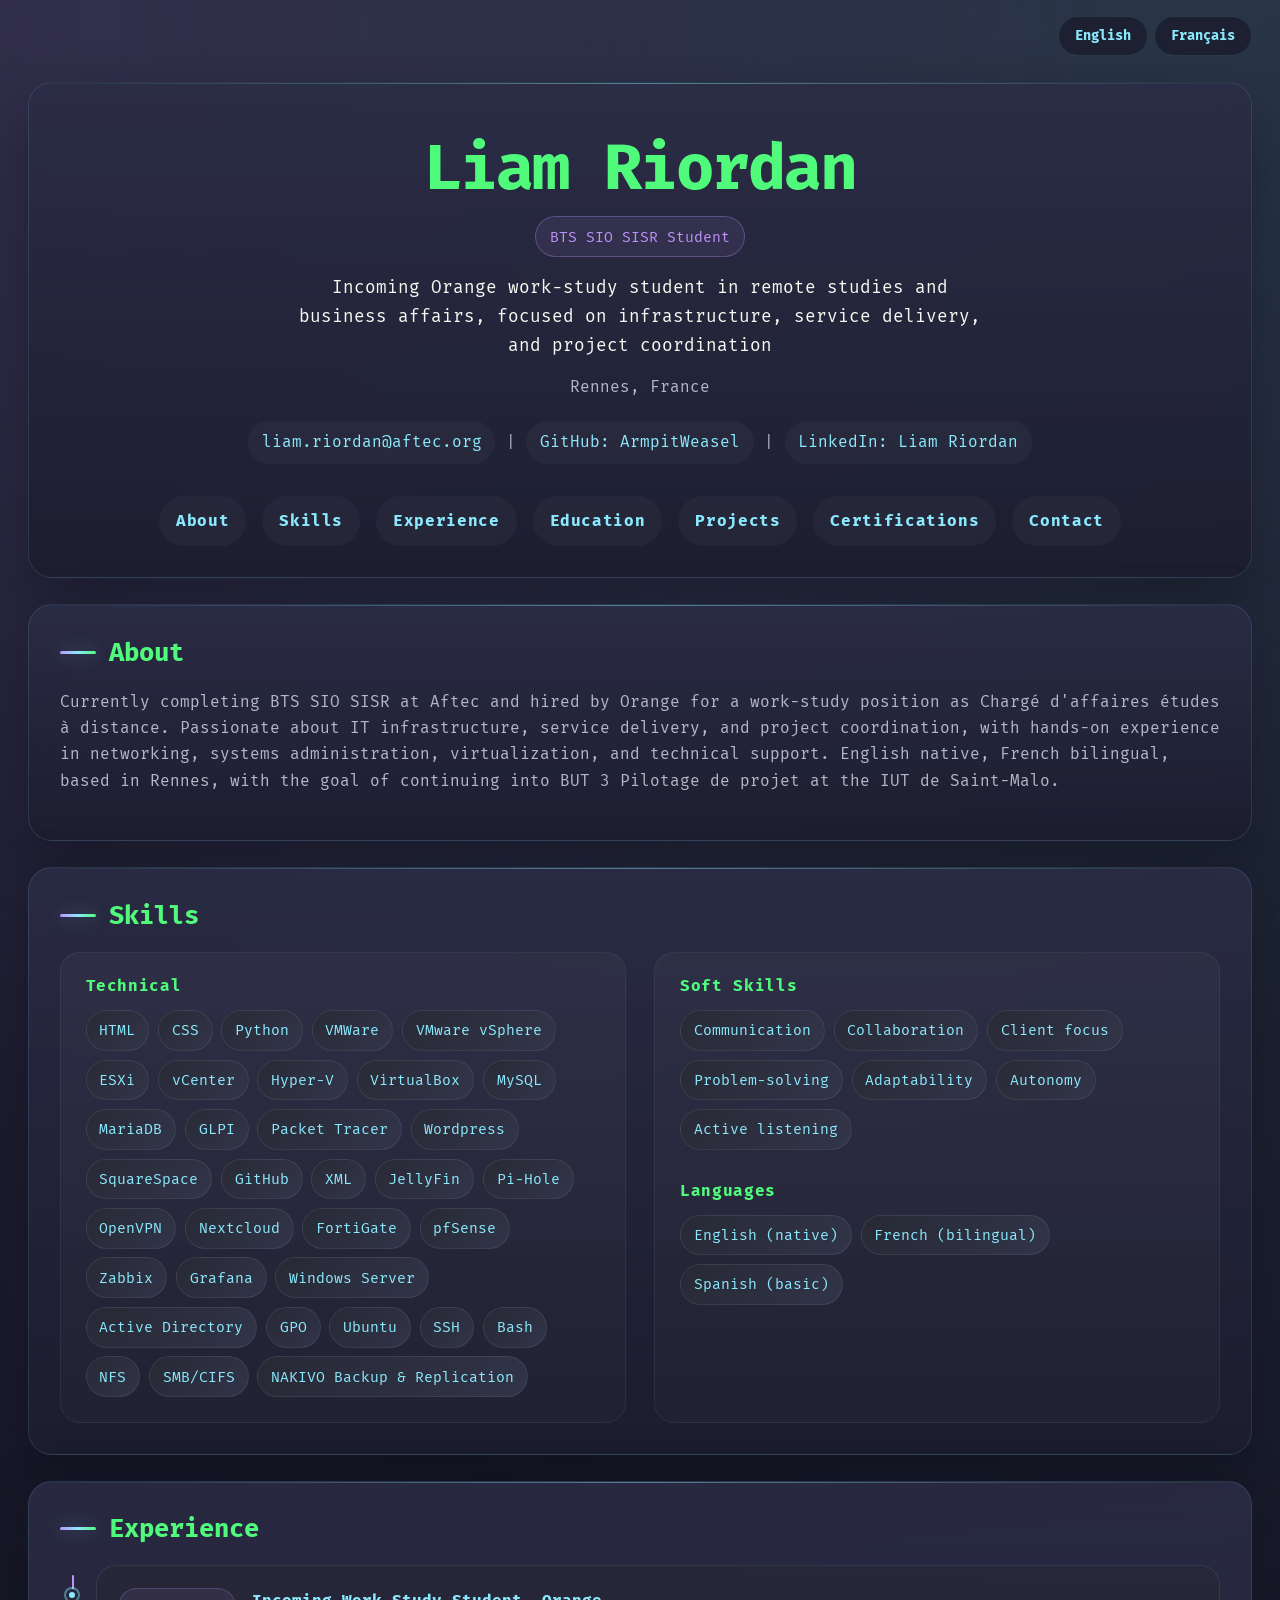
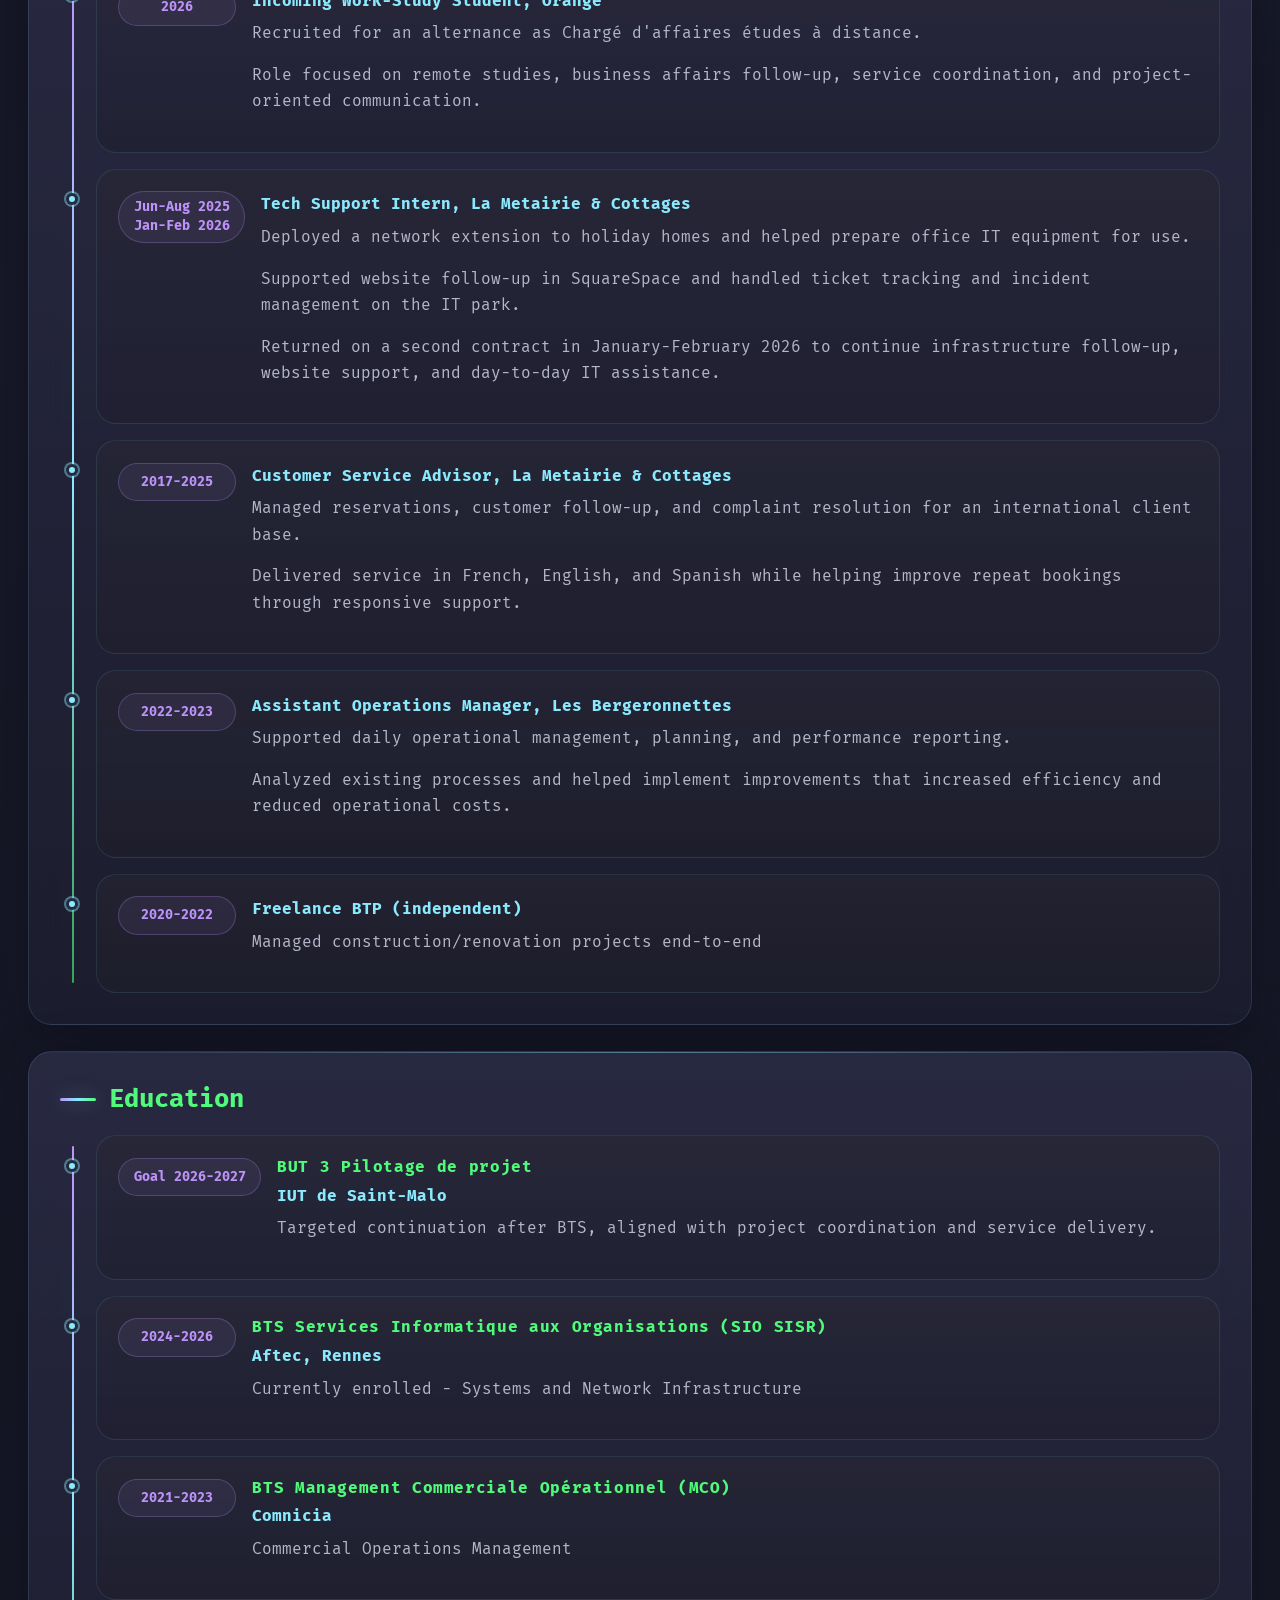
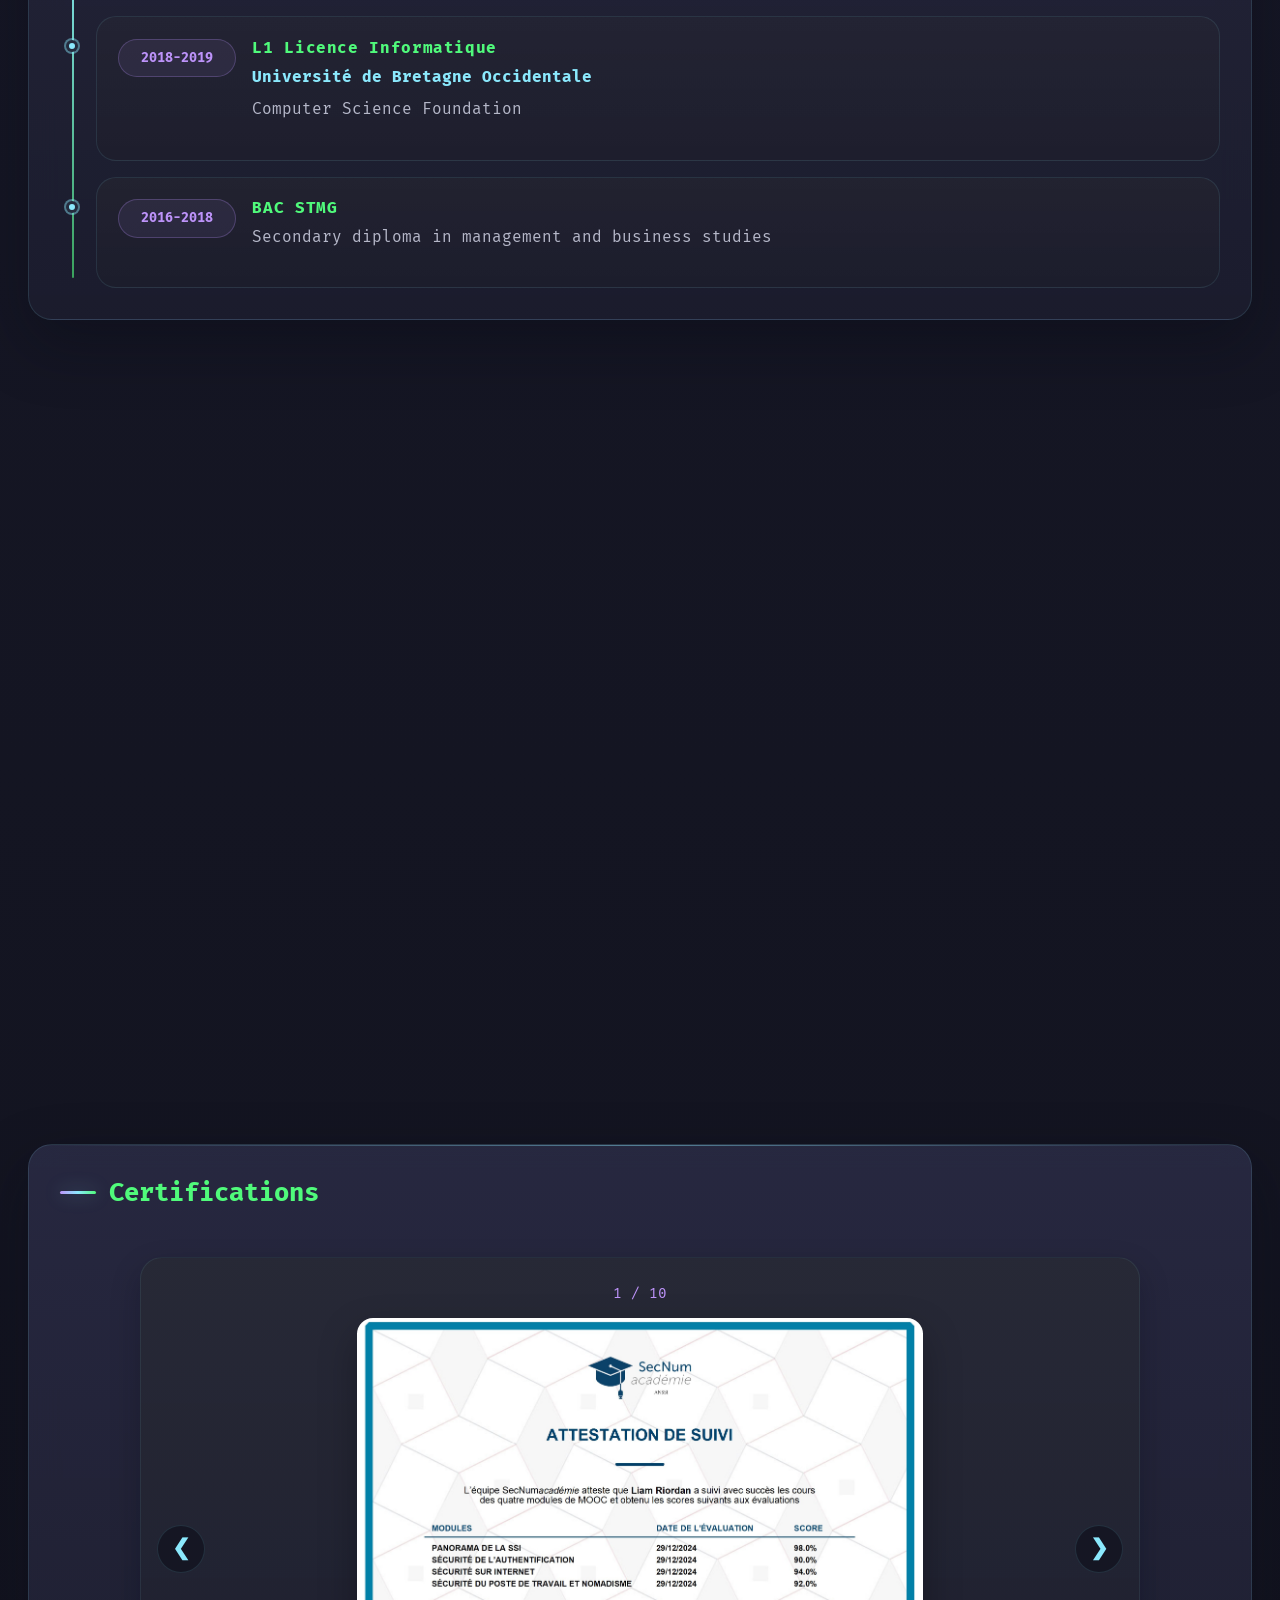
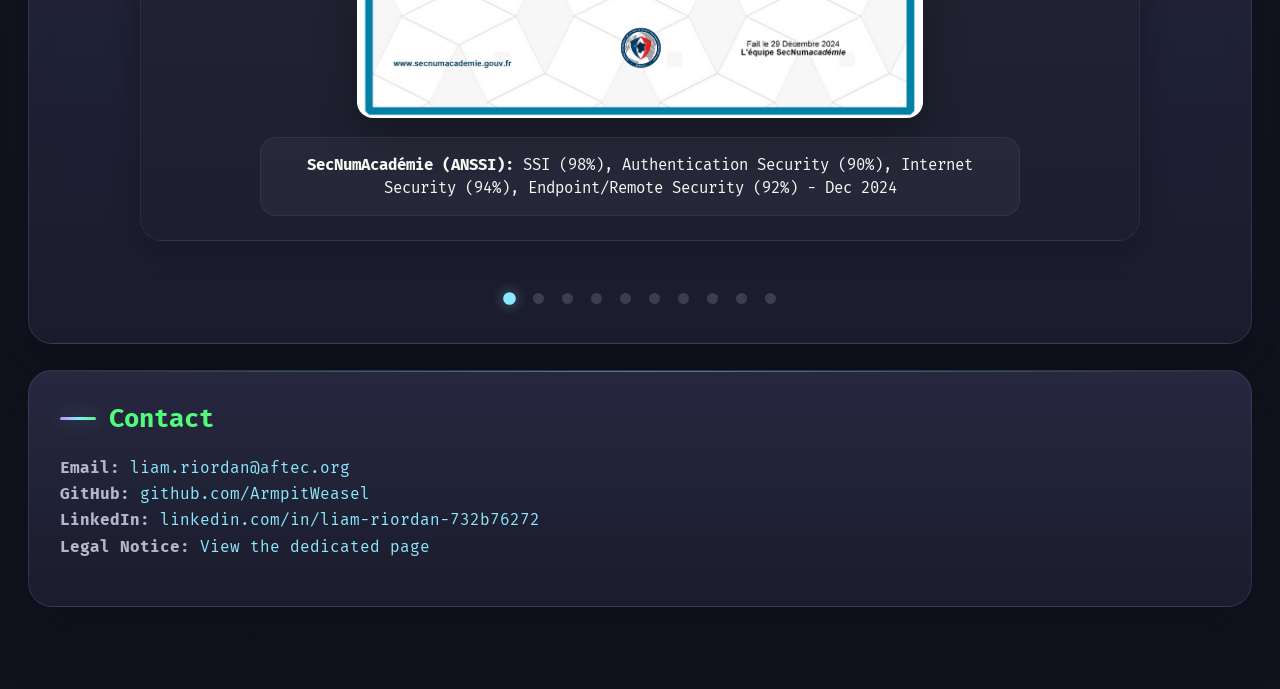
==== commit efd4d8f6: "Add files via upload" ====
--- a/index.html
+++ b/index.html
@@ -4,7 +4,7 @@
 <head>
   <meta charset="UTF-8" />
   <meta name="viewport" content="width=device-width, initial-scale=1" />
-  <title>Liam Riordan | IT Technician Portfolio</title>
+  <title>Liam Riordan | BTS SIO SISR Portfolio</title>
   <link href="https://fonts.googleapis.com/css?family=Fira+Mono:400,700&display=swap" rel="stylesheet" />
   <link rel="stylesheet" href="style.css" />
 </head>
@@ -16,16 +16,20 @@
   </div>
   <!-- Header Section -->
   <header class="fade-in-element">
-    <div class="header-content">
-      <h1>Liam Riordan</h1>
-      <p>BTS SIO SISR Student </p>  
-      <p>Future Network & Systems Administrator Specialized in networking, virtualization, and infrastructure deployment</p>
-      <p>Rennes, France</p>
+    <div class="header-content">
+      <h1>Liam Riordan</h1>
+      <p class="header-role lang-en">BTS SIO SISR Student</p>
+      <p class="header-role lang-fr" style="display:none;">Étudiant BTS SIO SISR</p>
+      <p class="header-tagline lang-en">Incoming Orange work-study student in remote studies and business affairs, focused on infrastructure, service delivery, and project coordination</p>
+      <p class="header-tagline lang-fr" style="display:none;">Futur alternant chez Orange en études à distance et suivi d'affaires, orienté infrastructure, fourniture de services et coordination de projet</p>
+      <p class="header-location">Rennes, France</p>
       <div class="contact-links">
-        <a href="mailto:liam.riordan@aftec.org">liam.riordan@aftec.org</a>
-        <span>|</span>
-        <a href="https://github.com/ArmpitWeasel" target="_blank" rel="noopener noreferrer">GitHub: ArmpitWeasel</a>
-      </div>
+        <a href="mailto:liam.riordan@aftec.org">liam.riordan@aftec.org</a>
+        <span>|</span>
+        <a href="https://github.com/ArmpitWeasel" target="_blank" rel="noopener noreferrer">GitHub: ArmpitWeasel</a>
+        <span>|</span>
+        <a href="https://www.linkedin.com/in/liam-riordan-732b76272/?skipRedirect=true" target="_blank" rel="noopener noreferrer">LinkedIn: Liam Riordan</a>
+      </div>
     </div>
     <nav>
       <a href="#about" class="lang-en">About</a>
@@ -50,16 +54,17 @@
     <h2 class="lang-en">About</h2>
     <h2 class="lang-fr" style="display:none;">À propos</h2>
     <p class="lang-en">
-      Currently completing BTS SIO SISR at Aftec and actively seeking an alternance in cybersecurity. Passionate about
-      IT, networking, systems administration, and infrastructure security, with strong hands-on experience in
-      virtualization, server administration, and technical support. English native, French bilingual, based in Rennes,
-      with the goal of continuing into engineering school next year.
+      Currently completing BTS SIO SISR at Aftec and hired by Orange for a work-study position as Chargé d'affaires
+      études à distance. Passionate about IT infrastructure, service delivery, and project coordination, with hands-on
+      experience in networking, systems administration, virtualization, and technical support. English native, French
+      bilingual, based in Rennes, with the goal of continuing into BUT 3 Pilotage de projet at the IUT de Saint-Malo.
     </p>
     <p class="lang-fr" style="display:none;">
-      Actuellement en fin de BTS SIO SISR à Aftec, je recherche activement une alternance en cybersécurité. Passionné
-      par l'informatique, les réseaux, l'administration systèmes et la sécurisation des infrastructures, avec une
-      solide expérience pratique en virtualisation, administration serveur et support technique. Anglais natif,
-      français bilingue, basé à Rennes, avec pour objectif de poursuivre en école d'ingénieurs l'année prochaine.
+      Actuellement en fin de BTS SIO SISR à Aftec, j'ai été recruté par Orange pour une alternance en tant que chargé
+      d'affaires études à distance. Passionné par l'infrastructure informatique, la fourniture de services et la
+      coordination de projet, je possède une expérience pratique en réseaux, administration systèmes, virtualisation et
+      support technique. Anglais natif, français bilingue, basé à Rennes, avec pour objectif de poursuivre en BUT 3
+      Pilotage de projet à l'IUT de Saint-Malo.
     </p>
   </section>
 
@@ -185,10 +190,18 @@
   <section id="experience" class="fade-in-element">
     <h2 class="lang-en">Experience</h2>
     <h2 class="lang-fr" style="display:none;">Expérience</h2>
-    <div class="education-timeline lang-en">
-      <div class="education-item">
-        <div class="education-period multi-period">
-          <span>Jun-Aug 2025</span>
+    <div class="education-timeline lang-en">
+      <div class="education-item">
+        <div class="education-period">2026</div>
+        <div class="education-content">
+          <p class="education-school">Incoming Work-Study Student, Orange</p>
+          <p>Recruited for an alternance as Chargé d'affaires études à distance.</p>
+          <p>Role focused on remote studies, business affairs follow-up, service coordination, and project-oriented communication.</p>
+        </div>
+      </div>
+      <div class="education-item">
+        <div class="education-period multi-period">
+          <span>Jun-Aug 2025</span>
           <span>Jan-Feb 2026</span>
         </div>
         <div class="education-content">
@@ -201,7 +214,7 @@
       <div class="education-item">
         <div class="education-period">2017-2025</div>
         <div class="education-content">
-          <p class="education-school">Conseiller clientele, La Metairie & Cottages</p>
+          <p class="education-school">Customer Service Advisor, La Metairie & Cottages</p>
           <p>Managed reservations, customer follow-up, and complaint resolution for an international client base.</p>
           <p>Delivered service in French, English, and Spanish while helping improve repeat bookings through responsive support.</p>
         </div>
@@ -209,7 +222,7 @@
       <div class="education-item">
         <div class="education-period">2022-2023</div>
         <div class="education-content">
-          <p class="education-school">Assistant Directeur des Operations, Les Bergeronnettes</p>
+          <p class="education-school">Assistant Operations Manager, Les Bergeronnettes</p>
           <p>Supported daily operational management, planning, and performance reporting.</p>
           <p>Analyzed existing processes and helped implement improvements that increased efficiency and reduced operational costs.</p>
         </div>
@@ -221,41 +234,49 @@
           <p>Managed construction/renovation projects end-to-end</p>
         </div>
       </div>
-    </div>
-    <div class="education-timeline lang-fr" style="display:none;">
-      <div class="education-item">
-        <div class="education-period multi-period">
-          <span>Juin-Aout 2025</span>
-          <span>Janv-Fevr 2026</span>
-        </div>
-        <div class="education-content">
-          <p class="education-school">Stagiaire Support Technique, La Metairie & Cottages</p>
-          <p>Mise en place d'une extension de reseau vers les maisons de vacances et preparation des equipements informatiques des bureaux.</p>
-          <p>Suivi du developpement du site web sur SquareSpace et gestion des tickets ainsi que des incidents du parc informatique.</p>
-          <p>Retour en contrat en janvier-fevrier 2026 pour poursuivre le suivi de l'infrastructure, du site web et du support informatique quotidien.</p>
-        </div>
-      </div>
+    </div>
+    <div class="education-timeline lang-fr" style="display:none;">
+      <div class="education-item">
+        <div class="education-period">2026</div>
+        <div class="education-content">
+          <p class="education-school">Alternant chargé d'affaires études à distance, Orange</p>
+          <p>Recruté pour une alternance en tant que chargé d'affaires études à distance.</p>
+          <p>Poste orienté vers les études à distance, le suivi d'affaires, la coordination de services et la communication en mode projet.</p>
+        </div>
+      </div>
+      <div class="education-item">
+        <div class="education-period multi-period">
+          <span>Juin-Août 2025</span>
+          <span>Janv-Févr 2026</span>
+        </div>
+        <div class="education-content">
+          <p class="education-school">Stagiaire Support Technique, La Metairie & Cottages</p>
+          <p>Mise en place d'une extension de réseau vers les maisons de vacances et préparation des équipements informatiques des bureaux.</p>
+          <p>Suivi du développement du site web sur SquareSpace et gestion des tickets ainsi que des incidents du parc informatique.</p>
+          <p>Retour en contrat en janvier-février 2026 pour poursuivre le suivi de l'infrastructure, du site web et du support informatique quotidien.</p>
+        </div>
+      </div>
       <div class="education-item">
         <div class="education-period">2017-2025</div>
         <div class="education-content">
-          <p class="education-school">Conseiller clientele, La Metairie & Cottages</p>
-          <p>Gestion des reservations, du suivi client et de la resolution des reclamations pour une clientele internationale.</p>
+          <p class="education-school">Conseiller clientèle, La Metairie & Cottages</p>
+          <p>Gestion des réservations, du suivi client et de la résolution des réclamations pour une clientèle internationale.</p>
           <p>Service client en français, anglais et espagnol, avec fidélisation grâce à un accompagnement réactif et personnalisé.</p>
         </div>
       </div>
       <div class="education-item">
         <div class="education-period">2022-2023</div>
         <div class="education-content">
-          <p class="education-school">Assistant Directeur des Operations, Les Bergeronnettes</p>
-          <p>Soutien a la gestion operationnelle quotidienne, a la planification et au reporting des performances.</p>
-          <p>Analyse des processus existants et mise en place d'ameliorations pour gagner en efficacite et reduire les couts operationnels.</p>
+          <p class="education-school">Assistant directeur des opérations, Les Bergeronnettes</p>
+          <p>Soutien à la gestion opérationnelle quotidienne, à la planification et au reporting des performances.</p>
+          <p>Analyse des processus existants et mise en place d'améliorations pour gagner en efficacité et réduire les coûts opérationnels.</p>
         </div>
       </div>
       <div class="education-item">
         <div class="education-period">2020-2022</div>
         <div class="education-content">
-          <p class="education-school">Freelance BTP (independant)</p>
-          <p>Gere des projets de construction/renovation de A a Z</p>
+          <p class="education-school">Freelance BTP (indépendant)</p>
+          <p>Gestion de projets de construction et de rénovation de A à Z.</p>
         </div>
       </div>
     </div>
@@ -279,10 +300,18 @@
   <section id="education" class="fade-in-element">
     <h2 class="lang-en">Education</h2>
     <h2 class="lang-fr" style="display:none;">Formation</h2>
-    <div class="education-timeline lang-en">
-      <div class="education-item">
-        <div class="education-period">2024-2026</div>
-        <div class="education-content">
+    <div class="education-timeline lang-en">
+      <div class="education-item">
+        <div class="education-period">Goal 2026-2027</div>
+        <div class="education-content">
+          <h3>BUT 3 Pilotage de projet</h3>
+          <p class="education-school">IUT de Saint-Malo</p>
+          <p class="education-description">Targeted continuation after BTS, aligned with project coordination and service delivery.</p>
+        </div>
+      </div>
+      <div class="education-item">
+        <div class="education-period">2024-2026</div>
+        <div class="education-content">
           <h3>BTS Services Informatique aux Organisations (SIO SISR)</h3>
           <p class="education-school">Aftec, Rennes</p>
           <p class="education-description">Currently enrolled - Systems and Network Infrastructure</p>
@@ -311,11 +340,19 @@
           <p class="education-description">Secondary diploma in management and business studies</p>
         </div>
       </div>
-    </div>
-    <div class="education-timeline lang-fr" style="display:none;">
-      <div class="education-item">
-        <div class="education-period">2024-2026</div>
-        <div class="education-content">
+    </div>
+    <div class="education-timeline lang-fr" style="display:none;">
+      <div class="education-item">
+        <div class="education-period">Objectif 2026-2027</div>
+        <div class="education-content">
+          <h3>BUT 3 Pilotage de projet</h3>
+          <p class="education-school">IUT de Saint-Malo</p>
+          <p class="education-description">Poursuite d'études visée après le BTS, en cohérence avec la coordination de projet et la fourniture de services.</p>
+        </div>
+      </div>
+      <div class="education-item">
+        <div class="education-period">2024-2026</div>
+        <div class="education-content">
           <h3>BTS Services Informatiques aux Organisations (SIO SISR)</h3>
           <p class="education-school">Aftec, Rennes</p>
           <p class="education-description">Actuellement inscrit - Systèmes et Infrastructure Réseau</p>
@@ -1134,14 +1171,16 @@
     <h2 class="lang-en">Contact</h2>
     <h2 class="lang-fr" style="display:none;">Contact</h2>
     <p class="lang-en">
-      <strong>Email:</strong> <a href="mailto:liam.riordan@aftec.org">liam.riordan@aftec.org</a><br />
-      <strong>GitHub:</strong> <a href="https://github.com/ArmpitWeasel" target="_blank" rel="noopener noreferrer">github.com/ArmpitWeasel</a><br />
-      <strong>Legal Notice:</strong> <a href="mentions-legales.html">View the dedicated page</a>
+      <strong>Email:</strong> <a href="mailto:liam.riordan@aftec.org">liam.riordan@aftec.org</a><br />
+      <strong>GitHub:</strong> <a href="https://github.com/ArmpitWeasel" target="_blank" rel="noopener noreferrer">github.com/ArmpitWeasel</a><br />
+      <strong>LinkedIn:</strong> <a href="https://www.linkedin.com/in/liam-riordan-732b76272/?skipRedirect=true" target="_blank" rel="noopener noreferrer">linkedin.com/in/liam-riordan-732b76272</a><br />
+      <strong>Legal Notice:</strong> <a href="mentions-legales.html">View the dedicated page</a>
     </p>
     <p class="lang-fr" style="display:none;">
-      <strong>Email :</strong> <a href="mailto:liam.riordan@aftec.org">liam.riordan@aftec.org</a><br />
-      <strong>GitHub :</strong> <a href="https://github.com/ArmpitWeasel" target="_blank" rel="noopener noreferrer">github.com/ArmpitWeasel</a><br />
-      <strong>Mentions légales :</strong> <a href="mentions-legales.html">Voir la page dédiée</a>
+      <strong>Email :</strong> <a href="mailto:liam.riordan@aftec.org">liam.riordan@aftec.org</a><br />
+      <strong>GitHub :</strong> <a href="https://github.com/ArmpitWeasel" target="_blank" rel="noopener noreferrer">github.com/ArmpitWeasel</a><br />
+      <strong>LinkedIn :</strong> <a href="https://www.linkedin.com/in/liam-riordan-732b76272/?skipRedirect=true" target="_blank" rel="noopener noreferrer">linkedin.com/in/liam-riordan-732b76272</a><br />
+      <strong>Mentions légales :</strong> <a href="mentions-legales.html">Voir la page dédiée</a>
     </p>
   </section>
 
--- a/style.css
+++ b/style.css
@@ -186,7 +186,7 @@
   margin: 0 auto 2rem;
 }
 
-.header-content p:first-of-type {
+.header-role {
   display: inline-block;
   margin-bottom: 1rem;
   padding: 0.45rem 0.9rem;
@@ -197,14 +197,14 @@
   font-size: 0.92rem;
 }
 
-.header-content p:nth-of-type(2) {
+.header-tagline {
   max-width: 700px;
   margin: 0 auto 0.9rem;
   color: var(--text-primary);
   font-size: clamp(1rem, 2vw, 1.1rem);
 }
 
-.header-content p:nth-of-type(3) {
+.header-location {
   margin-bottom: 1.25rem;
   color: var(--text-secondary);
 }
@@ -461,10 +461,201 @@
   gap: 1.6rem;
 }
 
+.project-group-heading {
+  display: grid;
+  gap: 0.25rem;
+  padding-top: 0.2rem;
+}
+
+.project-group-heading p {
+  margin-bottom: 0;
+  color: var(--accent-purple);
+  font-size: 0.84rem;
+  font-weight: 700;
+  text-transform: uppercase;
+}
+
+.project-group-heading h3 {
+  margin-bottom: 0;
+  color: var(--accent-blue);
+  font-size: clamp(1.05rem, 1.8vw, 1.35rem);
+  letter-spacing: 0;
+}
+
 .project-intro {
   max-width: 860px;
   margin-bottom: 0;
   color: var(--text-secondary);
+}
+
+.e5-project-card {
+  display: grid;
+  gap: 1.35rem;
+  padding: 1.45rem;
+  border: 1px solid rgba(139, 233, 253, 0.12);
+  border-radius: 20px;
+  background:
+    linear-gradient(180deg, rgba(255, 255, 255, 0.04), rgba(255, 255, 255, 0.02)),
+    rgba(20, 21, 35, 0.5);
+  box-shadow: var(--shadow-soft);
+}
+
+.project-heading {
+  display: flex;
+  justify-content: space-between;
+  gap: 1rem;
+  align-items: flex-start;
+}
+
+.project-dropdown .project-heading {
+  cursor: pointer;
+}
+
+.project-dropdown .project-heading::after {
+  content: '+';
+  display: inline-flex;
+  align-items: center;
+  justify-content: center;
+  flex: 0 0 auto;
+  width: 34px;
+  height: 34px;
+  border: 1px solid rgba(139, 233, 253, 0.18);
+  border-radius: 50%;
+  background: rgba(139, 233, 253, 0.06);
+  color: var(--accent-blue);
+  font-size: 1.2rem;
+  font-weight: 700;
+  line-height: 1;
+}
+
+.project-dropdown.open .project-heading::after {
+  content: '-';
+  color: var(--accent-green);
+}
+
+.project-dropdown:not(.open) > :not(.project-heading) {
+  display: none;
+}
+
+.project-heading h3 {
+  margin-bottom: 0;
+  color: var(--text-primary);
+  font-size: clamp(1.1rem, 2vw, 1.45rem);
+  letter-spacing: 0;
+}
+
+.project-label {
+  margin-bottom: 0.45rem;
+  color: var(--accent-purple);
+  font-size: 0.86rem;
+  font-weight: 700;
+  text-transform: uppercase;
+}
+
+.project-download {
+  display: inline-flex;
+  align-items: center;
+  justify-content: center;
+  position: relative;
+  z-index: 1;
+  min-height: 42px;
+  padding: 0.65rem 1rem;
+  border: 1px solid rgba(80, 250, 123, 0.26);
+  border-radius: 999px;
+  background: rgba(80, 250, 123, 0.08);
+  color: var(--accent-green);
+  font-size: 0.9rem;
+  font-weight: 700;
+  white-space: nowrap;
+}
+
+.project-download:hover {
+  border-color: rgba(139, 233, 253, 0.35);
+  background: rgba(139, 233, 253, 0.1);
+  color: var(--accent-blue);
+  transform: translateY(-2px);
+}
+
+.project-meta-grid,
+.competency-grid {
+  display: grid;
+  grid-template-columns: repeat(4, minmax(0, 1fr));
+  gap: 0.8rem;
+}
+
+.project-meta-grid div,
+.competency-card {
+  padding: 1rem;
+  border: 1px solid rgba(139, 233, 253, 0.1);
+  border-radius: 16px;
+  background: rgba(255, 255, 255, 0.035);
+}
+
+.project-meta-grid span,
+.competency-card span {
+  display: block;
+  margin-bottom: 0.35rem;
+  color: var(--accent-purple);
+  font-size: 0.78rem;
+  font-weight: 700;
+  text-transform: uppercase;
+}
+
+.project-meta-grid strong {
+  color: var(--text-primary);
+  font-size: 0.92rem;
+  line-height: 1.45;
+}
+
+.project-columns {
+  display: grid;
+  grid-template-columns: repeat(2, minmax(0, 1fr));
+  gap: 1rem;
+}
+
+.project-columns > div,
+.competency-section {
+  padding: 1.15rem;
+  border: 1px solid rgba(255, 255, 255, 0.06);
+  border-radius: 18px;
+  background: rgba(255, 255, 255, 0.025);
+}
+
+.project-columns h4,
+.competency-section h4 {
+  margin: 0 0 0.75rem;
+  color: var(--accent-blue);
+  font-size: 0.98rem;
+}
+
+.project-detail-list {
+  display: grid;
+  gap: 0.55rem;
+  padding-left: 1.1rem;
+}
+
+.project-detail-list li {
+  color: var(--text-secondary);
+}
+
+.competency-section {
+  display: grid;
+  gap: 0.9rem;
+}
+
+.competency-grid {
+  grid-template-columns: repeat(3, minmax(0, 1fr));
+}
+
+.competency-card h5 {
+  margin: 0 0 0.55rem;
+  color: var(--text-primary);
+  font-size: 0.96rem;
+}
+
+.competency-card p {
+  margin-bottom: 0;
+  font-size: 0.9rem;
 }
 
 .project-table-wrapper h3 {
@@ -550,78 +741,6 @@
 
 .project-table tbody tr:hover {
   background: rgba(255, 255, 255, 0.03);
-}
-
-.project-matrix-scroll {
-  overflow-x: auto;
-  border: 1px solid rgba(139, 233, 253, 0.12);
-  border-radius: 18px;
-  background: linear-gradient(180deg, rgba(20, 21, 35, 0.64), rgba(31, 32, 49, 0.86));
-  box-shadow: var(--shadow-soft);
-}
-
-.project-matrix {
-  width: 100%;
-  min-width: 920px;
-  border-collapse: collapse;
-}
-
-.project-matrix thead {
-  background: rgba(139, 233, 253, 0.08);
-}
-
-.project-matrix th,
-.project-matrix td {
-  padding: 0.9rem 0.95rem;
-  border-bottom: 1px solid rgba(255, 255, 255, 0.06);
-  text-align: left;
-  vertical-align: top;
-}
-
-.project-matrix th {
-  color: var(--accent-blue);
-  font-size: 0.82rem;
-  letter-spacing: 0.04em;
-  text-transform: uppercase;
-  white-space: nowrap;
-}
-
-.project-matrix td {
-  color: var(--text-secondary);
-  font-size: 0.92rem;
-}
-
-.project-matrix td:nth-child(n + 3) {
-  width: 86px;
-  text-align: center;
-  font-weight: 700;
-  color: var(--accent-green);
-}
-
-.project-matrix td:nth-child(1) {
-  min-width: 150px;
-  color: var(--text-primary);
-}
-
-.project-matrix td:nth-child(2) {
-  min-width: 340px;
-}
-
-.project-matrix tbody tr:last-child td {
-  border-bottom: none;
-}
-
-.project-matrix tbody tr:hover td {
-  background: rgba(255, 255, 255, 0.025);
-}
-
-.project-matrix .matrix-group td {
-  background: rgba(189, 147, 249, 0.12);
-  color: var(--accent-purple);
-  font-weight: 700;
-  text-transform: uppercase;
-  letter-spacing: 0.04em;
-  text-align: left;
 }
 
 .legal-top-links {
@@ -849,6 +968,20 @@
     grid-template-columns: 1fr;
   }
 
+  .project-heading,
+  .project-columns {
+    grid-template-columns: 1fr;
+  }
+
+  .project-heading {
+    flex-direction: column;
+  }
+
+  .project-meta-grid,
+  .competency-grid {
+    grid-template-columns: repeat(2, minmax(0, 1fr));
+  }
+
   .legal-grid {
     grid-template-columns: 1fr;
   }
@@ -953,6 +1086,17 @@
     padding: 1rem;
   }
 
+  .project-meta-grid,
+  .competency-grid {
+    grid-template-columns: 1fr;
+  }
+
+  .project-download {
+    width: 100%;
+    white-space: normal;
+    text-align: center;
+  }
+
   .skill-tags span,
   .soft-skill-tags span,
   .language-tags span {
